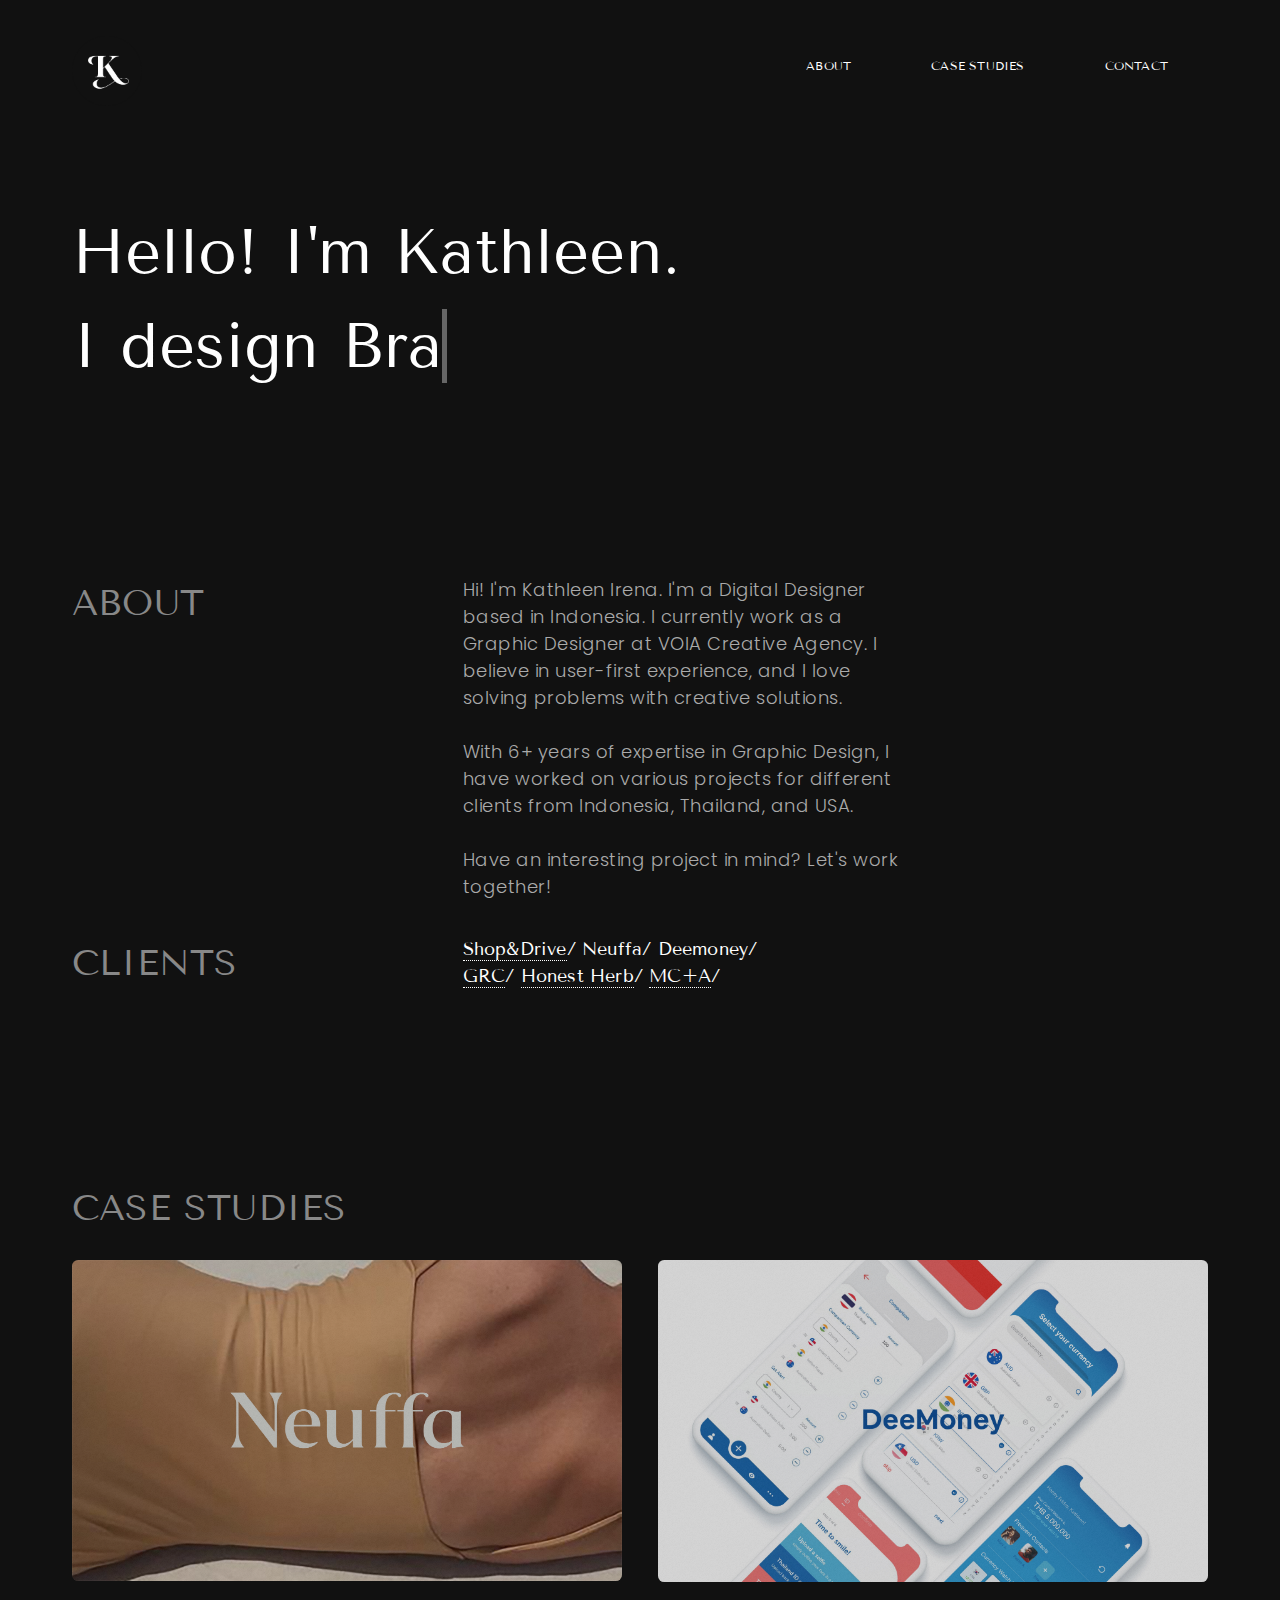
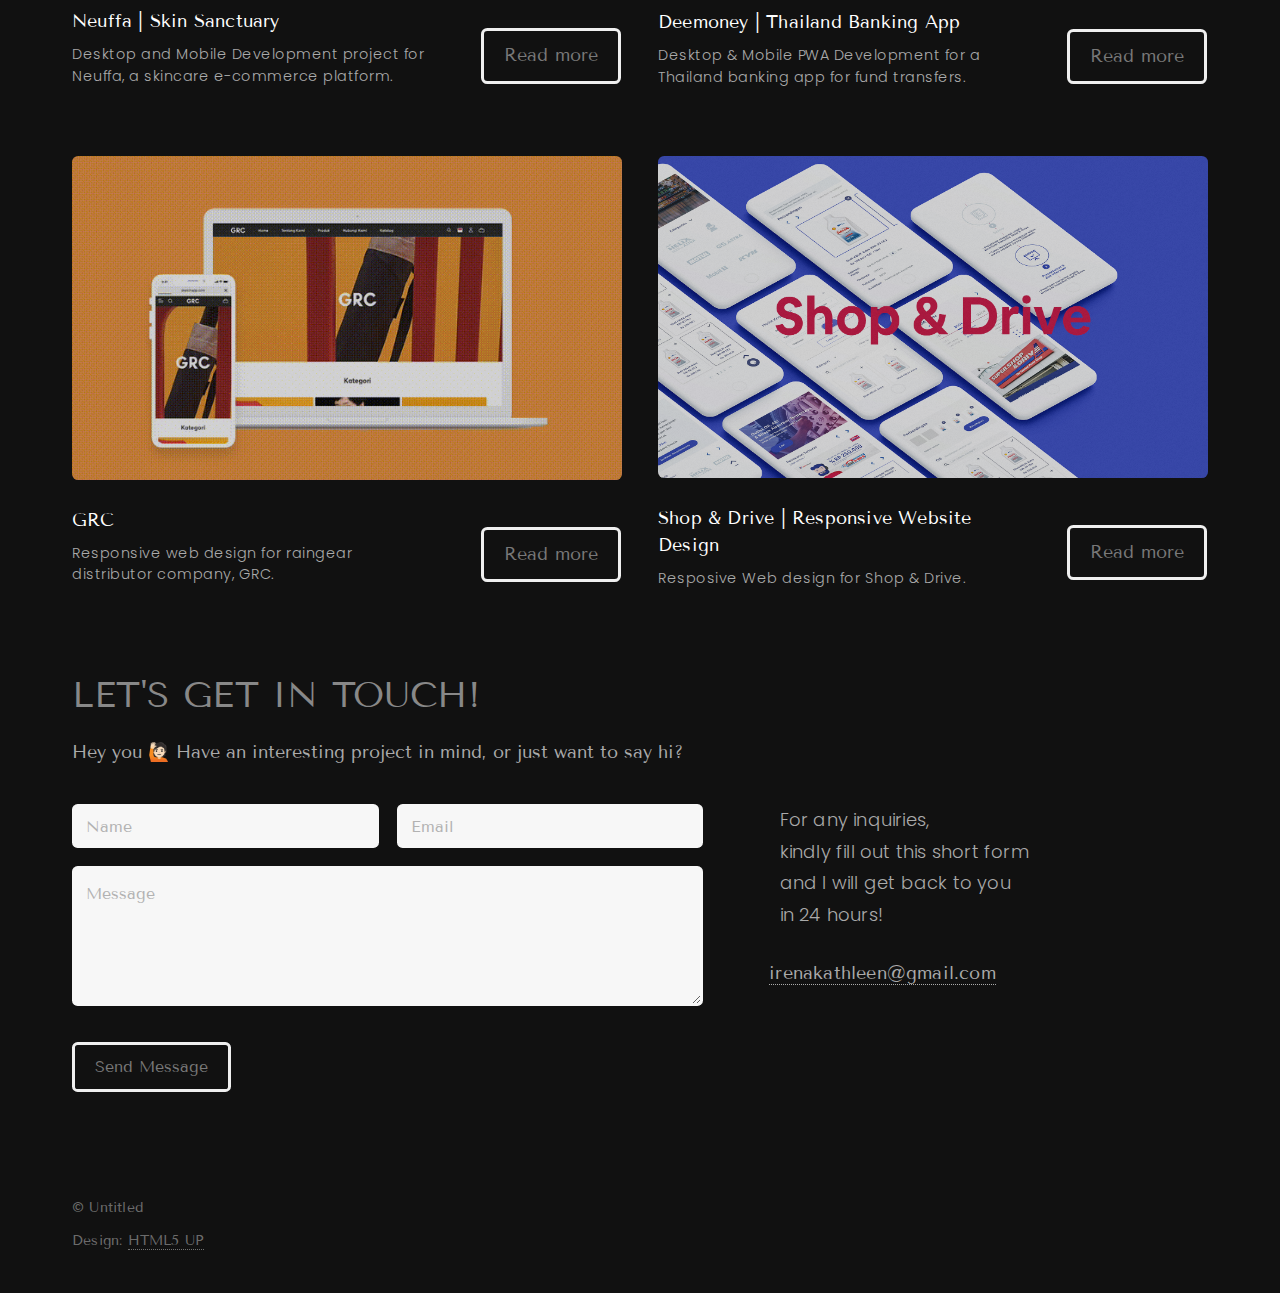
==== index.html @ 36ce89e0 "First Commit" ====
<!DOCTYPE HTML>
<!--
	Strata by HTML5 UP
	html5up.net | @ajlkn
	Free for personal and commercial use under the CCA 3.0 license (html5up.net/license)
-->
<html>
	<head>
		<title>Kathleen Irena | Digital Design</title>
		<meta charset="utf-8" />
		<meta name="viewport" content="width=device-width, initial-scale=1, user-scalable=no" />
		<link rel="preconnect" href="https://fonts.gstatic.com">
		<link href="https://fonts.googleapis.com/css2?family=Tenor+Sans&display=swap" rel="stylesheet">
		<link rel="preconnect" href="https://fonts.gstatic.com">
		<link href="https://fonts.googleapis.com/css2?family=Poppins:wght@200;400;600&display=swap" rel="stylesheet">
		<link rel="stylesheet" href="main.css" />
	</head>
	<body class="is-preload">

		<!-- Header -->
<div class="topnav">
				<nav>
					<img class="has-mobile-logo" src="Assets/Logo/K_Logo_50px.png" alt="Kathleen Irena" itemprop="logo" style="max-height: 70px">

								<a href="#three">CONTACT</a>
							  <a href="#two">CASE STUDIES</a>
								<a href="#one">ABOUT</a>

					 </nav>
</div>
</header>

<br>
<br>

				<section id="intro" class="wrapper style1 fullscreen fade-up">
					<div class="inner">
				<h1>
					<Strong> Hello! I'm Kathleen.<br>
						I design
					<span
						 class="txt-rotate"
						 data-period="2000"
						 data-rotate='[ "Brands.", "User Interface.", "User Experiences.", "Content.", "Illustrations." ]'></span>
						 </strong>
				</h1>
				<script src="main.js"></script>
				</div></div>
<br>
<br>


				<!-- <ul class="actions">
					<li><a href="#one" class="button scrolly">Learn more</a></li>
				</ul> -->


		</section>
		</header>
<br>
<br>
<br>

		<!-- Main -->

		<section id="one">
<div class="row">

<!-- TITLE -->
	<article class="col-4 work-item">
				<h2 style="margin-top: 0;">ABOUT</h2>
	</article>
<!-- Paragraph -->
	<article class="col-5 col-12-xsmall work-item">
		<p style="font-size:18px;">
		Hi! I'm Kathleen Irena. I'm a Digital Designer based in Indonesia.
		I currently work as a Graphic Designer at VOIA Creative Agency.
		I believe in user-first experience, and I love solving problems
		with creative solutions.
		<br><br>
		With 6+ years of expertise in Graphic Design, I have worked on various projects for different clients from Indonesia, Thailand, and USA.<br>
		<br>
		Have an interesting project in mind? Let's work together!
		</p>
	</article>

<!-- TITLE -->
	<article class="col-4 work-item">
				<h2 style="margin-top: 0;">CLIENTS</h2>
	</article>

	<article class="col-5 col-12-xsmall work-item">
				<h3>
				<a href="putlink" target="_blank">Shop&Drive</a>/ Neuffa/ Deemoney/ <br>
				<a href="putlink" target="_blank">GRC</a>/ <a href="putlink" target="_blank">Honest Herb</a>/ <a href="http://spling.com/" target="_blank">MC+A</a>/
        </h3>
	</article>
</div>
</section>

<br>
<br>
<br>
<br>

					<!-- Two -->
						<section id="two">
							<h2 style="padding-bottom:10px;">CASE STUDIES</h2>
							<div class="row">
								<article class="col-6 col-12-xsmall work-item">

									<a href="pages/neuffa/neuffa-index.html" class="image fit thumb"><img src="images/project-cover/Neuffa-cover.jpg" alt="" /></a>

										<div class="row">
										<div class="col-8">

									<h3>Neuffa | Skin Sanctuary</h3>
									<p>Desktop and Mobile Development project for Neuffa,
										 a skincare e-commerce platform.</p>
									  </div>
<!-- button -->
										 <div class="col-4">
										 <ul class="actions">
						 					<li style= "padding-left: 36px; padding-top: 20px;">
												<a href="#one" class="button scrolly">Read more</a></li>
						 				</ul>
									</div></div>


								</article>
								<article class="col-6 col-12-xsmall work-item">

									<a href="images/project-cover/Deemoney-cover.jpg" class="image fit thumb"><img src="images/project-cover/Deemoney-cover.jpg" alt="" /></a>

									<div class="row">
									<div class="col-8">

									<h3>Deemoney | Thailand Banking App</h3>
									<p>Desktop & Mobile PWA Development for
										a Thailand banking app for fund transfers.</p>

									</div>
<!-- button -->
									<div class="col-4">
								  <ul class="actions">
								 	<li style= "padding-left: 36px; padding-top: 20px;">
								 		<a href="#one" class="button scrolly">Read more</a></li>
								 </ul>
								 </div></div>


								</article>
								<article class="col-6 col-12-xsmall work-item">
									<a href="images/project-cover/GRC.gif" class="image fit thumb"><img src="images/project-cover/GRC.gif" alt="" /></a>
<!-- divider -->
									<div class="row">
									<div class="col-8">

									<h3>GRC</h3>
									<p>Responsive web design for raingear distributor company, GRC.</p>

									</div>
<!-- button -->
									<div class="col-4">
								  <ul class="actions">
								 	<li style= "padding-left: 36px; padding-top: 20px;">
								 		<a href="#one" class="button scrolly">Read more</a></li>
								 </ul>
								 </div></div>


								</article>
								<article class="col-6 col-12-xsmall work-item">
									<a href="pages/snd/index-demo.html" class="image fit thumb"><img src="images/project-cover/SND-cover.jpg" alt="Shop n Drive" /></a>
<!-- divider -->
									<div class="row">
									<div class="col-8">

									<h3>Shop & Drive | Responsive Website Design</h3>
									<p>Resposive Web design for Shop & Drive.</p>

								</div>
<!-- button -->
									<div class="col-4">
									<ul class="actions">
									<li style= "padding-left: 36px; padding-top: 20px;">
										<a href="#one" class="button scrolly">Read more</a></li>
									</ul>
									</div></div>

								</article>
								<!-- <article class="col-6 col-12-xsmall work-item">
									<a href="images/project-cover/GRC-cover.jpg" class="image fit thumb"><img src="images/project-cover/GRC-cover.jpg" alt="GRC" /></a>
									<h3>GRC | Responsive Web Design</h3>
									<p>Responsive Web Design for GRC</p>
								</article>
								<article class="col-6 col-12-xsmall work-item">
									<a href="images/fulls/06.jpg" class="image fit thumb"><img src="images/thumbs/06.jpg" alt="" /></a>
									<h3>Risus ornare lacinia</h3>
									<p>Lorem ipsum dolor sit amet nisl sed nullam feugiat.</p>
								</article>
							</div>
							<ul class="actions">
								<li><a href="#" class="button">Full Portfolio</a></li>
							</ul>
						</section> -->

					<!-- Three -->
						<section id="three">
							<h2>LET'S GET IN TOUCH!</h2>
							<p style="font-size: 18px; letter-spacing: 0;">Hey you 🙋🏻
								‍Have an interesting project in mind,
								or just want to say hi?</p>
							<div class="row">
								<div class="col-8 col-12-small">
									<form method="post" action="#">
										<div class="row gtr-uniform gtr-50">
											<div class="col-6 col-12-xsmall"><input type="text" name="name" id="name" placeholder="Name" /></div>
											<div class="col-6 col-12-xsmall"><input type="email" name="email" id="email" placeholder="Email" /></div>
											<div class="col-12"><textarea name="message" id="message" placeholder="Message" rows="4"></textarea></div>
										</div>
									</form>
									<ul class="actions">
										<li><input type="submit" value="Send Message" /></li>
									</ul>
								</div>
								<div class="col-4 col-12-small">
									<ul class="labeled-icons">
										<li style="font-family:'Poppins'; font-weight:300; font-size:18px;">
											For any inquiries,<br />
											kindly fill out this short form<br />
											and I will get back to you<br>
											in 24 hours!

										</li>

										<li style="font-family:'Poppins'; font-weight:300; font-size:18px; padding-left:30px;">
											<a href="#">irenakathleen@gmail.com</a>
										</li>

									</ul>
								</div>
							</div>
						</section>


					<!-- Four -->
					<!--
						<section id="four">
							<h2>Elements</h2>

							<section>
								<h4>Text</h4>
								<p>This is <b>bold</b> and this is <strong>strong</strong>. This is <i>italic</i> and this is <em>emphasized</em>.
								This is <sup>superscript</sup> text and this is <sub>subscript</sub> text.
								This is <u>underlined</u> and this is code: <code>for (;;) { ... }</code>. Finally, <a href="#">this is a link</a>.</p>
								<hr />
								<header>
									<h4>Heading with a Subtitle</h4>
									<p>Lorem ipsum dolor sit amet nullam id egestas urna aliquam</p>
								</header>
								<p>Nunc lacinia ante nunc ac lobortis. Interdum adipiscing gravida odio porttitor sem non mi integer non faucibus ornare mi ut ante amet placerat aliquet. Volutpat eu sed ante lacinia sapien lorem accumsan varius montes viverra nibh in adipiscing blandit tempus accumsan.</p>
								<header>
									<h5>Heading with a Subtitle</h5>
									<p>Lorem ipsum dolor sit amet nullam id egestas urna aliquam</p>
								</header>
								<p>Nunc lacinia ante nunc ac lobortis. Interdum adipiscing gravida odio porttitor sem non mi integer non faucibus ornare mi ut ante amet placerat aliquet. Volutpat eu sed ante lacinia sapien lorem accumsan varius montes viverra nibh in adipiscing blandit tempus accumsan.</p>
								<hr />
								<h2>Heading Level 2</h2>
								<h3>Heading Level 3</h3>
								<h4>Heading Level 4</h4>
								<h5>Heading Level 5</h5>
								<h6>Heading Level 6</h6>
								<hr />
								<h5>Blockquote</h5>
								<blockquote>Fringilla nisl. Donec accumsan interdum nisi, quis tincidunt felis sagittis eget tempus euismod. Vestibulum ante ipsum primis in faucibus vestibulum. Blandit adipiscing eu felis iaculis volutpat ac adipiscing accumsan faucibus. Vestibulum ante ipsum primis in faucibus lorem ipsum dolor sit amet nullam adipiscing eu felis.</blockquote>
								<h5>Preformatted</h5>
								<pre><code>i = 0;

		while (!deck.isInOrder()) {
		print 'Iteration ' + i;
		deck.shuffle();
		i++;
		}

		print 'It took ' + i + ' iterations to sort the deck.';</code></pre>
							</section>

							<section>
								<h4>Lists</h4>
								<div class="row">
									<div class="col-6 col-12-xsmall">
										<h5>Unordered</h5>
										<ul>
											<li>Dolor pulvinar etiam magna etiam.</li>
											<li>Sagittis adipiscing lorem eleifend.</li>
											<li>Felis enim feugiat dolore viverra.</li>
										</ul>
										<h5>Alternate</h5>
										<ul class="alt">
											<li>Dolor pulvinar etiam magna etiam.</li>
											<li>Sagittis adipiscing lorem eleifend.</li>
											<li>Felis enim feugiat dolore viverra.</li>
										</ul>
									</div>
									<div class="col-6 col-12-xsmall">
										<h5>Ordered</h5>
										<ol>
											<li>Dolor pulvinar etiam magna etiam.</li>
											<li>Etiam vel felis at lorem sed viverra.</li>
											<li>Felis enim feugiat dolore viverra.</li>
											<li>Dolor pulvinar etiam magna etiam.</li>
											<li>Etiam vel felis at lorem sed viverra.</li>
											<li>Felis enim feugiat dolore viverra.</li>
										</ol>
										<h5>Icons</h5>
										<ul class="icons">
											<li><a href="#" class="icon brands fa-twitter"><span class="label">Twitter</span></a></li>
											<li><a href="#" class="icon brands fa-facebook-f"><span class="label">Facebook</span></a></li>
											<li><a href="#" class="icon brands fa-instagram"><span class="label">Instagram</span></a></li>
											<li><a href="#" class="icon brands fa-github"><span class="label">Github</span></a></li>
											<li><a href="#" class="icon brands fa-dribbble"><span class="label">Dribbble</span></a></li>
											<li><a href="#" class="icon brands fa-tumblr"><span class="label">Tumblr</span></a></li>
										</ul>
									</div>
								</div>
								<h5>Actions</h5>
								<ul class="actions">
									<li><a href="#" class="button primary">Default</a></li>
									<li><a href="#" class="button">Default</a></li>
								</ul>
								<ul class="actions small">
									<li><a href="#" class="button primary small">Small</a></li>
									<li><a href="#" class="button small">Small</a></li>
								</ul>
								<div class="row">
									<div class="col-6 col-12-small">
										<ul class="actions stacked">
											<li><a href="#" class="button primary">Default</a></li>
											<li><a href="#" class="button">Default</a></li>
										</ul>
									</div>
									<div class="col-6 col-12-small">
										<ul class="actions stacked">
											<li><a href="#" class="button primary small">Small</a></li>
											<li><a href="#" class="button small">Small</a></li>
										</ul>
									</div>
									<div class="col-6 col-12-small">
										<ul class="actions stacked">
											<li><a href="#" class="button primary fit">Default</a></li>
											<li><a href="#" class="button fit">Default</a></li>
										</ul>
									</div>
									<div class="col-6 col-12-small">
										<ul class="actions stacked">
											<li><a href="#" class="button primary small fit">Small</a></li>
											<li><a href="#" class="button small fit">Small</a></li>
										</ul>
									</div>
								</div>
							</section>

							<section>
								<h4>Table</h4>
								<h5>Default</h5>
								<div class="table-wrapper">
									<table>
										<thead>
											<tr>
												<th>Name</th>
												<th>Description</th>
												<th>Price</th>
											</tr>
										</thead>
										<tbody>
											<tr>
												<td>Item One</td>
												<td>Ante turpis integer aliquet porttitor.</td>
												<td>29.99</td>
											</tr>
											<tr>
												<td>Item Two</td>
												<td>Vis ac commodo adipiscing arcu aliquet.</td>
												<td>19.99</td>
											</tr>
											<tr>
												<td>Item Three</td>
												<td> Morbi faucibus arcu accumsan lorem.</td>
												<td>29.99</td>
											</tr>
											<tr>
												<td>Item Four</td>
												<td>Vitae integer tempus condimentum.</td>
												<td>19.99</td>
											</tr>
											<tr>
												<td>Item Five</td>
												<td>Ante turpis integer aliquet porttitor.</td>
												<td>29.99</td>
											</tr>
										</tbody>
										<tfoot>
											<tr>
												<td colspan="2"></td>
												<td>100.00</td>
											</tr>
										</tfoot>
									</table>
								</div>

								<h5>Alternate</h5>
								<div class="table-wrapper">
									<table class="alt">
										<thead>
											<tr>
												<th>Name</th>
												<th>Description</th>
												<th>Price</th>
											</tr>
										</thead>
										<tbody>
											<tr>
												<td>Item One</td>
												<td>Ante turpis integer aliquet porttitor.</td>
												<td>29.99</td>
											</tr>
											<tr>
												<td>Item Two</td>
												<td>Vis ac commodo adipiscing arcu aliquet.</td>
												<td>19.99</td>
											</tr>
											<tr>
												<td>Item Three</td>
												<td> Morbi faucibus arcu accumsan lorem.</td>
												<td>29.99</td>
											</tr>
											<tr>
												<td>Item Four</td>
												<td>Vitae integer tempus condimentum.</td>
												<td>19.99</td>
											</tr>
											<tr>
												<td>Item Five</td>
												<td>Ante turpis integer aliquet porttitor.</td>
												<td>29.99</td>
											</tr>
										</tbody>
										<tfoot>
											<tr>
												<td colspan="2"></td>
												<td>100.00</td>
											</tr>
										</tfoot>
									</table>
								</div>
							</section>

							<section>
								<h4>Buttons</h4>
								<ul class="actions">
									<li><a href="#" class="button primary">Primary</a></li>
									<li><a href="#" class="button">Default</a></li>
								</ul>
								<ul class="actions">
									<li><a href="#" class="button large">Large</a></li>
									<li><a href="#" class="button">Default</a></li>
									<li><a href="#" class="button small">Small</a></li>
								</ul>
								<ul class="actions fit">
									<li><a href="#" class="button primary fit">Fit</a></li>
									<li><a href="#" class="button fit">Fit</a></li>
								</ul>
								<ul class="actions fit small">
									<li><a href="#" class="button primary fit small">Fit + Small</a></li>
									<li><a href="#" class="button fit small">Fit + Small</a></li>
								</ul>
								<ul class="actions">
									<li><a href="#" class="button primary icon solid fa-download">Icon</a></li>
									<li><a href="#" class="button icon solid fa-download">Icon</a></li>
								</ul>
								<ul class="actions">
									<li><span class="button primary disabled">Primary</span></li>
									<li><span class="button disabled">Default</span></li>
								</ul>
							</section>

							<section>
								<h4>Form</h4>
								<form method="post" action="#">
									<div class="row gtr-uniform gtr-50">
										<div class="col-6 col-12-xsmall">
											<input type="text" name="demo-name" id="demo-name" value="" placeholder="Name" />
										</div>
										<div class="col-6 col-12-xsmall">
											<input type="email" name="demo-email" id="demo-email" value="" placeholder="Email" />
										</div>
										<div class="col-12">
											<select name="demo-category" id="demo-category">
												<option value="">- Category -</option>
												<option value="1">Manufacturing</option>
												<option value="1">Shipping</option>
												<option value="1">Administration</option>
												<option value="1">Human Resources</option>
											</select>
										</div>
										<div class="col-4 col-12-small">
											<input type="radio" id="demo-priority-low" name="demo-priority" checked>
											<label for="demo-priority-low">Low Priority</label>
										</div>
										<div class="col-4 col-12-small">
											<input type="radio" id="demo-priority-normal" name="demo-priority">
											<label for="demo-priority-normal">Normal Priority</label>
										</div>
										<div class="col-4 col-12-small">
											<input type="radio" id="demo-priority-high" name="demo-priority">
											<label for="demo-priority-high">High Priority</label>
										</div>
										<div class="col-6 col-12-small">
											<input type="checkbox" id="demo-copy" name="demo-copy">
											<label for="demo-copy">Email me a copy of this message</label>
										</div>
										<div class="col-6 col-12-small">
											<input type="checkbox" id="demo-human" name="demo-human" checked>
											<label for="demo-human">I am a human and not a robot</label>
										</div>
										<div class="col-12">
											<textarea name="demo-message" id="demo-message" placeholder="Enter your message" rows="6"></textarea>
										</div>
										<div class="col-12">
											<ul class="actions">
												<li><input type="submit" value="Send Message" class="primary" /></li>
												<li><input type="reset" value="Reset" /></li>
											</ul>
										</div>
									</div>
								</form>
							</section>

							<section>
								<h4>Image</h4>
								<h5>Fit</h5>
								<div class="box alt">
									<div class="row gtr-50 gtr-uniform">
										<div class="col-12"><span class="image fit"><img src="images/fulls/05.jpg" alt="" /></span></div>
										<div class="col-4"><span class="image fit"><img src="images/thumbs/01.jpg" alt="" /></span></div>
										<div class="col-4"><span class="image fit"><img src="images/thumbs/02.jpg" alt="" /></span></div>
										<div class="col-4"><span class="image fit"><img src="images/thumbs/03.jpg" alt="" /></span></div>
										<div class="col-4"><span class="image fit"><img src="images/thumbs/04.jpg" alt="" /></span></div>
										<div class="col-4"><span class="image fit"><img src="images/thumbs/05.jpg" alt="" /></span></div>
										<div class="col-4"><span class="image fit"><img src="images/thumbs/06.jpg" alt="" /></span></div>
										<div class="col-4"><span class="image fit"><img src="images/thumbs/03.jpg" alt="" /></span></div>
										<div class="col-4"><span class="image fit"><img src="images/thumbs/02.jpg" alt="" /></span></div>
										<div class="col-4"><span class="image fit"><img src="images/thumbs/01.jpg" alt="" /></span></div>
									</div>
								</div>
								<h5>Left &amp; Right</h5>
								<p><span class="image left"><img src="images/avatar.jpg" alt="" /></span>Fringilla nisl. Donec accumsan interdum nisi, quis tincidunt felis sagittis eget. tempus euismod. Vestibulum ante ipsum primis in faucibus vestibulum. Blandit adipiscing eu felis iaculis volutpat ac adipiscing accumsan eu faucibus. Integer ac pellentesque praesent tincidunt felis sagittis eget. tempus euismod. Vestibulum ante ipsum primis in faucibus vestibulum. Blandit adipiscing eu felis iaculis volutpat ac adipiscing accumsan eu faucibus. Integer ac pellentesque praesent. Donec accumsan interdum nisi, quis tincidunt felis sagittis eget. tempus euismod. Vestibulum ante ipsum primis in faucibus vestibulum. Blandit adipiscing eu felis iaculis volutpat ac adipiscing accumsan eu faucibus. Integer ac pellentesque praesent tincidunt felis sagittis eget. tempus euismod. Vestibulum ante ipsum primis in faucibus vestibulum. Blandit adipiscing eu felis iaculis volutpat ac adipiscing accumsan eu faucibus. Integer ac pellentesque praesent.</p>
								<p><span class="image right"><img src="images/avatar.jpg" alt="" /></span>Fringilla nisl. Donec accumsan interdum nisi, quis tincidunt felis sagittis eget. tempus euismod. Vestibulum ante ipsum primis in faucibus vestibulum. Blandit adipiscing eu felis iaculis volutpat ac adipiscing accumsan eu faucibus. Integer ac pellentesque praesent tincidunt felis sagittis eget. tempus euismod. Vestibulum ante ipsum primis in faucibus vestibulum. Blandit adipiscing eu felis iaculis volutpat ac adipiscing accumsan eu faucibus. Integer ac pellentesque praesent. Donec accumsan interdum nisi, quis tincidunt felis sagittis eget. tempus euismod. Vestibulum ante ipsum primis in faucibus vestibulum. Blandit adipiscing eu felis iaculis volutpat ac adipiscing accumsan eu faucibus. Integer ac pellentesque praesent tincidunt felis sagittis eget. tempus euismod. Vestibulum ante ipsum primis in faucibus vestibulum. Blandit adipiscing eu felis iaculis volutpat ac adipiscing accumsan eu faucibus. Integer ac pellentesque praesent.</p>
							</section>

						</section>
					-->

				</div>

			<!-- Footer -->
				<footer id="footer">
					<div class="inner">
						<ul class="icons">
							<li><a href="#" class="icon brands fa-twitter"><span class="label">Twitter</span></a></li>
							<li><a href="#" class="icon brands fa-github"><span class="label">Github</span></a></li>
							<li><a href="#" class="icon brands fa-dribbble"><span class="label">Dribbble</span></a></li>
							<li><a href="#" class="icon solid fa-envelope"><span class="label">Email</span></a></li>
						</ul>
						<ul class="copyright">
							<li>&copy; Untitled</li><li>Design: <a href="http://html5up.net">HTML5 UP</a></li>
						</ul>
					</div>
				</footer>

			<!-- Scripts -->
				<script src="assets/js/jquery.min.js"></script>
				<script src="assets/js/jquery.poptrox.min.js"></script>
				<script src="assets/js/browser.min.js"></script>
				<script src="assets/js/breakpoints.min.js"></script>
				<script src="assets/js/util.js"></script>
				<script src="assets/js/main.js"></script>

		</body>
		</html>
---- main.css ----
@font-face {
    src: url('/fonts/argestadisplay-regular-webfont.ttf');
    font-weight: normal;
    font-style: normal;
		font-family: Argesta;
    font-family: 'Tenor Sans', sans-serif;
    font-family: 'Poppins', sans-serif;
}

/*
	Strata by HTML5 UP
	html5up.net | @ajlkn
	Free for personal and commercial use under the CCA 3.0 license (html5up.net/license)
*/

html, body, div, span, applet, object,
iframe, h1, h2, h3, h4, h5, h6, p, blockquote,
pre, a, abbr, acronym, address, big, cite,
code, del, dfn, em, img, ins, kbd, q, s, samp,
small, strike, strong, sub, sup, tt, var, b,
u, i, center, dl, dt, dd, ol, ul, li, fieldset,
form, label, legend, table, caption, tbody,
tfoot, thead, tr, th, td, article, aside,
canvas, details, embed, figure, figcaption,
footer, header, hgroup, menu, nav, output, ruby,
section, summary, time, mark, audio, video {
	margin: 0;
	padding: 0;
	border: 0;
	font-size: 100%;
	font: inherit;
	font-family: Tenor Sans;
  letter-spacing: 0.2px;
	vertical-align: baseline;}

article, aside, details, figcaption, figure,
footer, header, hgroup, menu, nav, section {
	display: block;}

body {
	line-height: 1;
}

ol, ul {
	list-style: none;
}

blockquote, q {
	quotes: none;
}

	blockquote:before, blockquote:after, q:before, q:after {
		content: '';
		content: none;
	}

table {
	border-collapse: collapse;
	border-spacing: 0;
}

body {
	-webkit-text-size-adjust: none;
}

mark {
	background-color: transparent;
	color: inherit;
}

input::-moz-focus-inner {
	border: 0;
	padding: 0;
}

input, select, textarea {
	-moz-appearance: none;
	-webkit-appearance: none;
	-ms-appearance: none;
	appearance: none;
}

/* Basic */

	html {
		box-sizing: border-box;
	}

	*, *:before, *:after {
		box-sizing: inherit;
	}

	body {
		background: #fff;
	}

		body.is-preload *, body.is-preload *:before, body.is-preload *:after {
			-moz-animation: none !important;
			-webkit-animation: none !important;
			-ms-animation: none !important;
			animation: none !important;
			-moz-transition: none !important;
			-webkit-transition: none !important;
			-ms-transition: none !important;
			transition: none !important;
		}

	body, input, select, textarea {
		color: #a2a2a2;
		font-family: 'Tenor Sans';
		font-size: 16pt;
		font-weight: 400;
		line-height: 1.75em;
	}

	a {
		-moz-transition: color 0.2s ease-in-out, border-color 0.2s ease-in-out;
		-webkit-transition: color 0.2s ease-in-out, border-color 0.2s ease-in-out;
		-ms-transition: color 0.2s ease-in-out, border-color 0.2s ease-in-out;
		transition: color 0.2s ease-in-out, border-color 0.2s ease-in-out;
		border-bottom: dotted 1px;
		color: #fff;
		text-decoration: none;
	}

		a:hover {
			border-bottom-color: transparent;
			color: #9DB1FF !important;
			text-decoration: none;
		}

	strong, b {
		color: #fff;
		font-weight: 00;
	}

	em, i {
		font-style: italic;
	}

	p {
		margin: 0 0 2em 0;
	}

	h1, h2, h3, h4, h5, h6 {
		color: #fff;
		font-weight: 400;
		line-height: 1em;
		margin: 0 0 1em 0;
	}

		h1 a, h2 a, h3 a, h4 a, h5 a, h6 a {
			color: inherit;
			text-decoration: none;
		}

	h1 {
		font-size: 2em;
		line-height: 1.5em;
	}

	h2 {
		font-size: 1.5em;
		line-height: 1.5em;
	}

	h3 {
		font-size: 1.25em;
		line-height: 1.5em;
	}

	h4 {
		font-size: 1.1em;
		line-height: 1.5em;
	}

	h5 {
		font-size: 0.9em;
		line-height: 1.5em;
	}

	h6 {
		font-size: 0.7em;
		line-height: 1.5em;
	}

	sub {
		font-size: 0.8em;
		position: relative;
		top: 0.5em;
	}

	sup {
		font-size: 0.8em;
		position: relative;
		top: -0.5em;
	}

	hr {
		border: 0;
		border-bottom: solid 2px #efefef;
		margin: 2em 0;
	}

		hr.major {
			margin: 3em 0;
		}

	blockquote {
		border-left: solid 6px #efefef;
		font-style: italic;
		margin: 0 0 2em 0;
		padding: 0.5em 0 0.5em 1.5em;
	}

	code {
		background: #f7f7f7;
		border-radius: 0.35em;
		border: solid 2px #efefef;
		font-family: "Courier New", monospace;
		font-size: 0.9em;
		margin: 0 0.25em;
		padding: 0.25em 0.65em;
	}

	pre {
		-webkit-overflow-scrolling: touch;
		font-family: "Courier New", monospace;
		font-size: 0.9em;
		margin: 0 0 2em 0;
	}

		pre code {
			display: block;
			line-height: 1.75em;
			padding: 1em 1.5em;
			overflow-x: auto;
		}

	.align-left {
		text-align: left;
	}

	.align-center {
		text-align: center;
	}

	.align-right {
		text-align: right;
	}

/* Container */

	.container {
		margin: 0 auto;
		max-width: calc(100% - 4em);
		width: 100%;
	}

		.container.xsmall {
			width: 25%;
		}

		.container.small {
			width: 50%;
		}

		.container.medium {
			width: 75%;
		}

		.container.large {
			width: 125%;
		}

		.container.xlarge {
			width: 150%;
		}

		.container.max {
			width: 100%;
		}

		@media screen and (max-width: 980px) {

			.container {
				width: 100% !important;
				max-width: 100% !important;
			}

		}

		@media screen and (max-width: 480px) {

			.container {
				max-width: calc(100% - 3em);
			}

		}

/* Navigation */
/* Add a black background color to the top navigation */
.topnav {
  background-color:

}

/* Style the links inside the navigation bar */
.topnav a {
  float: right;
  color: #fff;
  text-align: center;
  padding: 14px 40px;
  text-decoration: none;
  font-size: 12px;
	border-bottom: 3px solid transparent;
}

/* Change the color of links on hover */
.topnav a:hover {
	border-bottom: 3px solid #9DB1FF;
  background-color:;
  color: #000;
}

/* Add a color to the active/current link */
.topnav a.active {
	border-bottom: 3px solid #9DB1FF;
  background-color:
  color: #fff;
}

/* Row */

	.row {
		display: flex;
		flex-wrap: wrap;
		box-sizing: border-box;
		align-items: stretch;
	}

		.row > * {
			box-sizing: border-box;
		}

		.row.gtr-uniform > * > :last-child {
			margin-bottom: 0;
		}

		.row.aln-left {
			justify-content: flex-start;
		}

		.row.aln-center {
			justify-content: center;
		}

		.row.aln-right {
			justify-content: flex-end;
		}

		.row.aln-top {
			align-items: flex-start;
		}

		.row.aln-middle {
			align-items: center;
		}

		.row.aln-bottom {
			align-items: flex-end;
		}

		.row > .imp {
			order: -1;
		}

		.row > .col-1 {
			width: 8.33333%;
		}

		.row > .off-1 {
			margin-left: 8.33333%;
		}

		.row > .col-2 {
			width: 16.66667%;
		}

		.row > .off-2 {
			margin-left: 16.66667%;
		}

		.row > .col-3 {
			width: 25%;
		}

		.row > .off-3 {
			margin-left: 25%;
		}

		.row > .col-4 {
			width: 33.33333%;
		}

		.row > .off-4 {
			margin-left: 33.33333%;
		}

		.row > .col-5 {
			width: 41.66667%;
		}

		.row > .off-5 {
			margin-left: 41.66667%;
		}

		.row > .col-6 {
			width: 50%;
		}

		.row > .off-6 {
			margin-left: 50%;
		}

		.row > .col-7 {
			width: 58.33333%;
		}

		.row > .off-7 {
			margin-left: 58.33333%;
		}

		.row > .col-8 {
			width: 66.66667%;
		}

		.row > .off-8 {
			margin-left: 66.66667%;
		}

		.row > .col-9 {
			width: 75%;
		}

		.row > .off-9 {
			margin-left: 75%;
		}

		.row > .col-10 {
			width: 83.33333%;
		}

		.row > .off-10 {
			margin-left: 83.33333%;
		}

		.row > .col-11 {
			width: 91.66667%;
		}

		.row > .off-11 {
			margin-left: 91.66667%;
		}

		.row > .col-12 {
			width: 100%;
		}

		.row > .off-12 {
			margin-left: 100%;
		}

		.row.gtr-0 {
			margin-top: 0;
			margin-left: 0em;
		}

			.row.gtr-0 > * {
				padding: 0 0 0 0em;
			}

			.row.gtr-0.gtr-uniform {
				margin-top: 0em;
			}

				.row.gtr-0.gtr-uniform > * {
					padding-top: 0em;
				}

		.row.gtr-25 {
			margin-top: 0;
			margin-left: -0.625em;
		}

			.row.gtr-25 > * {
				padding: 0 0 0 0.625em;
			}

			.row.gtr-25.gtr-uniform {
				margin-top: -0.625em;
			}

				.row.gtr-25.gtr-uniform > * {
					padding-top: 0.625em;
				}

		.row.gtr-50 {
			margin-top: 0;
			margin-left: -1.25em;
		}

			.row.gtr-50 > * {
				padding: 0 0 0 1.25em;
			}

			.row.gtr-50.gtr-uniform {
				margin-top: -1.25em;
			}

				.row.gtr-50.gtr-uniform > * {
					padding-top: 1.25em;
				}

		.row {
			margin-top: 0;
			margin-left: -2.5em;
		}

			.row > * {
				padding: 0 0 0 2.5em;
			}

			.row.gtr-uniform {
				margin-top: -2.5em;
			}

				.row.gtr-uniform > * {
					padding-top: 2.5em;
				}

		.row.gtr-150 {
			margin-top: 0;
			margin-left: -3.75em;
		}

			.row.gtr-150 > * {
				padding: 0 0 0 3.75em;
			}

			.row.gtr-150.gtr-uniform {
				margin-top: -3.75em;
			}

				.row.gtr-150.gtr-uniform > * {
					padding-top: 3.75em;
				}

		.row.gtr-200 {
			margin-top: 0;
			margin-left: -5em;
		}

			.row.gtr-200 > * {
				padding: 0 0 0 5em;
			}

			.row.gtr-200.gtr-uniform {
				margin-top: -5em;
			}

				.row.gtr-200.gtr-uniform > * {
					padding-top: 5em;
				}

		@media screen and (max-width: 1800px) {

			.row {
				display: flex;
				flex-wrap: wrap;
				box-sizing: border-box;
				align-items: stretch;
			}

				.row > * {
					box-sizing: border-box;
				}

				.row.gtr-uniform > * > :last-child {
					margin-bottom: 0;
				}

				.row.aln-left {
					justify-content: flex-start;
				}

				.row.aln-center {
					justify-content: center;
				}

				.row.aln-right {
					justify-content: flex-end;
				}

				.row.aln-top {
					align-items: flex-start;
				}

				.row.aln-middle {
					align-items: center;
				}

				.row.aln-bottom {
					align-items: flex-end;
				}

				.row > .imp-xlarge {
					order: -1;
				}

				.row > .col-1-xlarge {
					width: 8.33333%;
				}

				.row > .off-1-xlarge {
					margin-left: 8.33333%;
				}

				.row > .col-2-xlarge {
					width: 16.66667%;
				}

				.row > .off-2-xlarge {
					margin-left: 16.66667%;
				}

				.row > .col-3-xlarge {
					width: 25%;
				}

				.row > .off-3-xlarge {
					margin-left: 25%;
				}

				.row > .col-4-xlarge {
					width: 33.33333%;
				}

				.row > .off-4-xlarge {
					margin-left: 33.33333%;
				}

				.row > .col-5-xlarge {
					width: 41.66667%;
				}

				.row > .off-5-xlarge {
					margin-left: 41.66667%;
				}

				.row > .col-6-xlarge {
					width: 50%;
				}

				.row > .off-6-xlarge {
					margin-left: 50%;
				}

				.row > .col-7-xlarge {
					width: 58.33333%;
				}

				.row > .off-7-xlarge {
					margin-left: 58.33333%;
				}

				.row > .col-8-xlarge {
					width: 66.66667%;
				}

				.row > .off-8-xlarge {
					margin-left: 66.66667%;
				}

				.row > .col-9-xlarge {
					width: 75%;
				}

				.row > .off-9-xlarge {
					margin-left: 75%;
				}

				.row > .col-10-xlarge {
					width: 83.33333%;
				}

				.row > .off-10-xlarge {
					margin-left: 83.33333%;
				}

				.row > .col-11-xlarge {
					width: 91.66667%;
				}

				.row > .off-11-xlarge {
					margin-left: 91.66667%;
				}

				.row > .col-12-xlarge {
					width: 100%;
				}

				.row > .off-12-xlarge {
					margin-left: 100%;
				}

				.row.gtr-0 {
					margin-top: 0;
					margin-left: 0em;
				}

					.row.gtr-0 > * {
						padding: 0 0 0 0em;
					}

					.row.gtr-0.gtr-uniform {
						margin-top: 0em;
					}

						.row.gtr-0.gtr-uniform > * {
							padding-top: 0em;
						}

				.row.gtr-25 {
					margin-top: 0;
					margin-left: -0.625em;
				}

					.row.gtr-25 > * {
						padding: 0 0 0 0.625em;
					}

					.row.gtr-25.gtr-uniform {
						margin-top: -0.625em;
					}

						.row.gtr-25.gtr-uniform > * {
							padding-top: 0.625em;
						}

				.row.gtr-50 {
					margin-top: 0;
					margin-left: -1.25em;
				}

					.row.gtr-50 > * {
						padding: 0 0 0 1.25em;
					}

					.row.gtr-50.gtr-uniform {
						margin-top: -1.25em;
					}

						.row.gtr-50.gtr-uniform > * {
							padding-top: 1.25em;
						}

				.row {
					margin-top: 0;
					margin-left: -2.5em;
				}

					.row > * {
						padding: 0 0 0 2.5em;
					}

					.row.gtr-uniform {
						margin-top: -2.5em;
					}

						.row.gtr-uniform > * {
							padding-top: 2.5em;
						}

				.row.gtr-150 {
					margin-top: 0;
					margin-left: -3.75em;
				}

					.row.gtr-150 > * {
						padding: 0 0 0 3.75em;
					}

					.row.gtr-150.gtr-uniform {
						margin-top: -3.75em;
					}

						.row.gtr-150.gtr-uniform > * {
							padding-top: 3.75em;
						}

				.row.gtr-200 {
					margin-top: 0;
					margin-left: -5em;
				}

					.row.gtr-200 > * {
						padding: 0 0 0 5em;
					}

					.row.gtr-200.gtr-uniform {
						margin-top: -5em;
					}

						.row.gtr-200.gtr-uniform > * {
							padding-top: 5em;
						}

		}

		@media screen and (max-width: 1280px) {

			.row {
				display: flex;
				flex-wrap: wrap;
				box-sizing: border-box;
				align-items: stretch;
			}

				.row > * {
					box-sizing: border-box;
				}

				.row.gtr-uniform > * > :last-child {
					margin-bottom: 0;
				}

				.row.aln-left {
					justify-content: flex-start;
				}

				.row.aln-center {
					justify-content: center;
				}

				.row.aln-right {
					justify-content: flex-end;
				}

				.row.aln-top {
					align-items: flex-start;
				}

				.row.aln-middle {
					align-items: center;
				}

				.row.aln-bottom {
					align-items: flex-end;
				}

				.row > .imp-large {
					order: -1;
				}

				.row > .col-1-large {
					width: 8.33333%;
				}

				.row > .off-1-large {
					margin-left: 8.33333%;
				}

				.row > .col-2-large {
					width: 16.66667%;
				}

				.row > .off-2-large {
					margin-left: 16.66667%;
				}

				.row > .col-3-large {
					width: 25%;
				}

				.row > .off-3-large {
					margin-left: 25%;
				}

				.row > .col-4-large {
					width: 33.33333%;
				}

				.row > .off-4-large {
					margin-left: 33.33333%;
				}

				.row > .col-5-large {
					width: 41.66667%;
				}

				.row > .off-5-large {
					margin-left: 41.66667%;
				}

				.row > .col-6-large {
					width: 50%;
				}

				.row > .off-6-large {
					margin-left: 50%;
				}

				.row > .col-7-large {
					width: 58.33333%;
				}

				.row > .off-7-large {
					margin-left: 58.33333%;
				}

				.row > .col-8-large {
					width: 66.66667%;
				}

				.row > .off-8-large {
					margin-left: 66.66667%;
				}

				.row > .col-9-large {
					width: 75%;
				}

				.row > .off-9-large {
					margin-left: 75%;
				}

				.row > .col-10-large {
					width: 83.33333%;
				}

				.row > .off-10-large {
					margin-left: 83.33333%;
				}

				.row > .col-11-large {
					width: 91.66667%;
				}

				.row > .off-11-large {
					margin-left: 91.66667%;
				}

				.row > .col-12-large {
					width: 100%;
				}

				.row > .off-12-large {
					margin-left: 100%;
				}

				.row.gtr-0 {
					margin-top: 0;
					margin-left: 0em;
				}

					.row.gtr-0 > * {
						padding: 0 0 0 0em;
					}

					.row.gtr-0.gtr-uniform {
						margin-top: 0em;
					}

						.row.gtr-0.gtr-uniform > * {
							padding-top: 0em;
						}

				.row.gtr-25 {
					margin-top: 0;
					margin-left: -0.5em;
				}

					.row.gtr-25 > * {
						padding: 0 0 0 0.5em;
					}

					.row.gtr-25.gtr-uniform {
						margin-top: -0.5em;
					}

						.row.gtr-25.gtr-uniform > * {
							padding-top: 0.5em;
						}

				.row.gtr-50 {
					margin-top: 0;
					margin-left: -1em;
				}

					.row.gtr-50 > * {
						padding: 0 0 0 1em;
					}

					.row.gtr-50.gtr-uniform {
						margin-top: -1em;
					}

						.row.gtr-50.gtr-uniform > * {
							padding-top: 1em;
						}

				.row {
					margin-top: 0;
					margin-left: -2em;
				}

					.row > * {
						padding: 0 0 0 2em;
					}

					.row.gtr-uniform {
						margin-top: -2em;
					}

						.row.gtr-uniform > * {
							padding-top: 2em;
						}

				.row.gtr-150 {
					margin-top: 0;
					margin-left: -3em;
				}

					.row.gtr-150 > * {
						padding: 0 0 0 3em;
					}

					.row.gtr-150.gtr-uniform {
						margin-top: -3em;
					}

						.row.gtr-150.gtr-uniform > * {
							padding-top: 3em;
						}

				.row.gtr-200 {
					margin-top: 0;
					margin-left: -4em;
				}

					.row.gtr-200 > * {
						padding: 0 0 0 4em;
					}

					.row.gtr-200.gtr-uniform {
						margin-top: -4em;
					}

						.row.gtr-200.gtr-uniform > * {
							padding-top: 4em;
						}

		}

		@media screen and (max-width: 980px) {

			.row {
				display: flex;
				flex-wrap: wrap;
				box-sizing: border-box;
				align-items: stretch;
			}

				.row > * {
					box-sizing: border-box;
				}

				.row.gtr-uniform > * > :last-child {
					margin-bottom: 0;
				}

				.row.aln-left {
					justify-content: flex-start;
				}

				.row.aln-center {
					justify-content: center;
				}

				.row.aln-right {
					justify-content: flex-end;
				}

				.row.aln-top {
					align-items: flex-start;
				}

				.row.aln-middle {
					align-items: center;
				}

				.row.aln-bottom {
					align-items: flex-end;
				}

				.row > .imp-medium {
					order: -1;
				}

				.row > .col-1-medium {
					width: 8.33333%;
				}

				.row > .off-1-medium {
					margin-left: 8.33333%;
				}

				.row > .col-2-medium {
					width: 16.66667%;
				}

				.row > .off-2-medium {
					margin-left: 16.66667%;
				}

				.row > .col-3-medium {
					width: 25%;
				}

				.row > .off-3-medium {
					margin-left: 25%;
				}

				.row > .col-4-medium {
					width: 33.33333%;
				}

				.row > .off-4-medium {
					margin-left: 33.33333%;
				}

				.row > .col-5-medium {
					width: 41.66667%;
				}

				.row > .off-5-medium {
					margin-left: 41.66667%;
				}

				.row > .col-6-medium {
					width: 50%;
				}

				.row > .off-6-medium {
					margin-left: 50%;
				}

				.row > .col-7-medium {
					width: 58.33333%;
				}

				.row > .off-7-medium {
					margin-left: 58.33333%;
				}

				.row > .col-8-medium {
					width: 66.66667%;
				}

				.row > .off-8-medium {
					margin-left: 66.66667%;
				}

				.row > .col-9-medium {
					width: 75%;
				}

				.row > .off-9-medium {
					margin-left: 75%;
				}

				.row > .col-10-medium {
					width: 83.33333%;
				}

				.row > .off-10-medium {
					margin-left: 83.33333%;
				}

				.row > .col-11-medium {
					width: 91.66667%;
				}

				.row > .off-11-medium {
					margin-left: 91.66667%;
				}

				.row > .col-12-medium {
					width: 100%;
				}

				.row > .off-12-medium {
					margin-left: 100%;
				}

				.row.gtr-0 {
					margin-top: 0;
					margin-left: 0em;
				}

					.row.gtr-0 > * {
						padding: 0 0 0 0em;
					}

					.row.gtr-0.gtr-uniform {
						margin-top: 0em;
					}

						.row.gtr-0.gtr-uniform > * {
							padding-top: 0em;
						}

				.row.gtr-25 {
					margin-top: 0;
					margin-left: -0.5em;
				}

					.row.gtr-25 > * {
						padding: 0 0 0 0.5em;
					}

					.row.gtr-25.gtr-uniform {
						margin-top: -0.5em;
					}

						.row.gtr-25.gtr-uniform > * {
							padding-top: 0.5em;
						}

				.row.gtr-50 {
					margin-top: 0;
					margin-left: -1em;
				}

					.row.gtr-50 > * {
						padding: 0 0 0 1em;
					}

					.row.gtr-50.gtr-uniform {
						margin-top: -1em;
					}

						.row.gtr-50.gtr-uniform > * {
							padding-top: 1em;
						}

				.row {
					margin-top: 0;
					margin-left: -2em;
				}

					.row > * {
						padding: 0 0 0 2em;
					}

					.row.gtr-uniform {
						margin-top: -2em;
					}

						.row.gtr-uniform > * {
							padding-top: 2em;
						}

				.row.gtr-150 {
					margin-top: 0;
					margin-left: -3em;
				}

					.row.gtr-150 > * {
						padding: 0 0 0 3em;
					}

					.row.gtr-150.gtr-uniform {
						margin-top: -3em;
					}

						.row.gtr-150.gtr-uniform > * {
							padding-top: 3em;
						}

				.row.gtr-200 {
					margin-top: 0;
					margin-left: -4em;
				}

					.row.gtr-200 > * {
						padding: 0 0 0 4em;
					}

					.row.gtr-200.gtr-uniform {
						margin-top: -4em;
					}

						.row.gtr-200.gtr-uniform > * {
							padding-top: 4em;
						}

		}

		@media screen and (max-width: 736px) {

			.row {
				display: flex;
				flex-wrap: wrap;
				box-sizing: border-box;
				align-items: stretch;
			}

				.row > * {
					box-sizing: border-box;
				}

				.row.gtr-uniform > * > :last-child {
					margin-bottom: 0;
				}

				.row.aln-left {
					justify-content: flex-start;
				}

				.row.aln-center {
					justify-content: center;
				}

				.row.aln-right {
					justify-content: flex-end;
				}

				.row.aln-top {
					align-items: flex-start;
				}

				.row.aln-middle {
					align-items: center;
				}

				.row.aln-bottom {
					align-items: flex-end;
				}

				.row > .imp-small {
					order: -1;
				}

				.row > .col-1-small {
					width: 8.33333%;
				}

				.row > .off-1-small {
					margin-left: 8.33333%;
				}

				.row > .col-2-small {
					width: 16.66667%;
				}

				.row > .off-2-small {
					margin-left: 16.66667%;
				}

				.row > .col-3-small {
					width: 25%;
				}

				.row > .off-3-small {
					margin-left: 25%;
				}

				.row > .col-4-small {
					width: 33.33333%;
				}

				.row > .off-4-small {
					margin-left: 33.33333%;
				}

				.row > .col-5-small {
					width: 41.66667%;
				}

				.row > .off-5-small {
					margin-left: 41.66667%;
				}

				.row > .col-6-small {
					width: 50%;
				}

				.row > .off-6-small {
					margin-left: 50%;
				}

				.row > .col-7-small {
					width: 58.33333%;
				}

				.row > .off-7-small {
					margin-left: 58.33333%;
				}

				.row > .col-8-small {
					width: 66.66667%;
				}

				.row > .off-8-small {
					margin-left: 66.66667%;
				}

				.row > .col-9-small {
					width: 75%;
				}

				.row > .off-9-small {
					margin-left: 75%;
				}

				.row > .col-10-small {
					width: 83.33333%;
				}

				.row > .off-10-small {
					margin-left: 83.33333%;
				}

				.row > .col-11-small {
					width: 91.66667%;
				}

				.row > .off-11-small {
					margin-left: 91.66667%;
				}

				.row > .col-12-small {
					width: 100%;
				}

				.row > .off-12-small {
					margin-left: 100%;
				}

				.row.gtr-0 {
					margin-top: 0;
					margin-left: 0em;
				}

					.row.gtr-0 > * {
						padding: 0 0 0 0em;
					}

					.row.gtr-0.gtr-uniform {
						margin-top: 0em;
					}

						.row.gtr-0.gtr-uniform > * {
							padding-top: 0em;
						}

				.row.gtr-25 {
					margin-top: 0;
					margin-left: -0.375em;
				}

					.row.gtr-25 > * {
						padding: 0 0 0 0.375em;
					}

					.row.gtr-25.gtr-uniform {
						margin-top: -0.375em;
					}

						.row.gtr-25.gtr-uniform > * {
							padding-top: 0.375em;
						}

				.row.gtr-50 {
					margin-top: 0;
					margin-left: -0.75em;
				}

					.row.gtr-50 > * {
						padding: 0 0 0 0.75em;
					}

					.row.gtr-50.gtr-uniform {
						margin-top: -0.75em;
					}

						.row.gtr-50.gtr-uniform > * {
							padding-top: 0.75em;
						}

				.row {
					margin-top: 0;
					margin-left: -1.5em;
				}

					.row > * {
						padding: 0 0 0 1.5em;
					}

					.row.gtr-uniform {
						margin-top: -1.5em;
					}

						.row.gtr-uniform > * {
							padding-top: 1.5em;
						}

				.row.gtr-150 {
					margin-top: 0;
					margin-left: -2.25em;
				}

					.row.gtr-150 > * {
						padding: 0 0 0 2.25em;
					}

					.row.gtr-150.gtr-uniform {
						margin-top: -2.25em;
					}

						.row.gtr-150.gtr-uniform > * {
							padding-top: 2.25em;
						}

				.row.gtr-200 {
					margin-top: 0;
					margin-left: -3em;
				}

					.row.gtr-200 > * {
						padding: 0 0 0 3em;
					}

					.row.gtr-200.gtr-uniform {
						margin-top: -3em;
					}

						.row.gtr-200.gtr-uniform > * {
							padding-top: 3em;
						}

		}

		@media screen and (max-width: 480px) {

			.row {
				display: flex;
				flex-wrap: wrap;
				box-sizing: border-box;
				align-items: stretch;
			}

				.row > * {
					box-sizing: border-box;
				}

				.row.gtr-uniform > * > :last-child {
					margin-bottom: 0;
				}

				.row.aln-left {
					justify-content: flex-start;
				}

				.row.aln-center {
					justify-content: center;
				}

				.row.aln-right {
					justify-content: flex-end;
				}

				.row.aln-top {
					align-items: flex-start;
				}

				.row.aln-middle {
					align-items: center;
				}

				.row.aln-bottom {
					align-items: flex-end;
				}

				.row > .imp-xsmall {
					order: -1;
				}

				.row > .col-1-xsmall {
					width: 8.33333%;
				}

				.row > .off-1-xsmall {
					margin-left: 8.33333%;
				}

				.row > .col-2-xsmall {
					width: 16.66667%;
				}

				.row > .off-2-xsmall {
					margin-left: 16.66667%;
				}

				.row > .col-3-xsmall {
					width: 25%;
				}

				.row > .off-3-xsmall {
					margin-left: 25%;
				}

				.row > .col-4-xsmall {
					width: 33.33333%;
				}

				.row > .off-4-xsmall {
					margin-left: 33.33333%;
				}

				.row > .col-5-xsmall {
					width: 41.66667%;
				}

				.row > .off-5-xsmall {
					margin-left: 41.66667%;
				}

				.row > .col-6-xsmall {
					width: 50%;
				}

				.row > .off-6-xsmall {
					margin-left: 50%;
				}

				.row > .col-7-xsmall {
					width: 58.33333%;
				}

				.row > .off-7-xsmall {
					margin-left: 58.33333%;
				}

				.row > .col-8-xsmall {
					width: 66.66667%;
				}

				.row > .off-8-xsmall {
					margin-left: 66.66667%;
				}

				.row > .col-9-xsmall {
					width: 75%;
				}

				.row > .off-9-xsmall {
					margin-left: 75%;
				}

				.row > .col-10-xsmall {
					width: 83.33333%;
				}

				.row > .off-10-xsmall {
					margin-left: 83.33333%;
				}

				.row > .col-11-xsmall {
					width: 91.66667%;
				}

				.row > .off-11-xsmall {
					margin-left: 91.66667%;
				}

				.row > .col-12-xsmall {
					width: 100%;
				}

				.row > .off-12-xsmall {
					margin-left: 100%;
				}

				.row.gtr-0 {
					margin-top: 0;
					margin-left: 0em;
				}

					.row.gtr-0 > * {
						padding: 0 0 0 0em;
					}

					.row.gtr-0.gtr-uniform {
						margin-top: 0em;
					}

						.row.gtr-0.gtr-uniform > * {
							padding-top: 0em;
						}

				.row.gtr-25 {
					margin-top: 0;
					margin-left: -0.375em;
				}

					.row.gtr-25 > * {
						padding: 0 0 0 0.375em;
					}

					.row.gtr-25.gtr-uniform {
						margin-top: -0.375em;
					}

						.row.gtr-25.gtr-uniform > * {
							padding-top: 0.375em;
						}

				.row.gtr-50 {
					margin-top: 0;
					margin-left: -0.75em;
				}

					.row.gtr-50 > * {
						padding: 0 0 0 0.75em;
					}

					.row.gtr-50.gtr-uniform {
						margin-top: -0.75em;
					}

						.row.gtr-50.gtr-uniform > * {
							padding-top: 0.75em;
						}

				.row {
					margin-top: 0;
					margin-left: -1.5em;
				}

					.row > * {
						padding: 0 0 0 1.5em;
					}

					.row.gtr-uniform {
						margin-top: -1.5em;
					}

						.row.gtr-uniform > * {
							padding-top: 1.5em;
						}

				.row.gtr-150 {
					margin-top: 0;
					margin-left: -2.25em;
				}

					.row.gtr-150 > * {
						padding: 0 0 0 2.25em;
					}

					.row.gtr-150.gtr-uniform {
						margin-top: -2.25em;
					}

						.row.gtr-150.gtr-uniform > * {
							padding-top: 2.25em;
						}

				.row.gtr-200 {
					margin-top: 0;
					margin-left: -3em;
				}

					.row.gtr-200 > * {
						padding: 0 0 0 3em;
					}

					.row.gtr-200.gtr-uniform {
						margin-top: -3em;
					}

						.row.gtr-200.gtr-uniform > * {
							padding-top: 3em;
						}

		}

/* Section/Article */

	section.special, article.special {
		text-align: center;
	}

	header p {
		color: #b2b2b2;
		position: relative;
		margin: 0 0 1.5em 0;
	}

	header h2 + p {
		font-size: 1.25em;
		margin-top: -1em;
		line-height: 1.5em;
	}

	header h3 + p {
		font-size: 1.1em;
		margin-top: -0.8em;
		line-height: 1.5em;
	}

	header h4 + p,
	header h5 + p,
	header h6 + p {
		font-size: 0.9em;
		margin-top: -0.6em;
		line-height: 1.5em;
	}

	header.major h2 {
		font-size: 2em;
	}

/* Form */

	form {
		margin: 0 0 2em 0;
	}

	label {
		color: #787878;
		display: block;
		font-size: 0.9em;
		font-weight: 400;
		margin: 0 0 1em 0;
	}

	input[type="text"],
	input[type="password"],
	input[type="email"],
	select,
	textarea {
		-moz-appearance: none;
		-webkit-appearance: none;
		-ms-appearance: none;
		appearance: none;
		background: #f7f7f7;
		border-radius: 0.35em;
		border: solid 2px transparent;
		color: inherit;
		display: block;
		outline: 0;
		padding: 0 0.75em;
		text-decoration: none;
		width: 100%;
	}

		input[type="text"]:invalid,
		input[type="password"]:invalid,
		input[type="email"]:invalid,
		select:invalid,
		textarea:invalid {
			box-shadow: none;
		}

		input[type="text"]:focus,
		input[type="password"]:focus,
		input[type="email"]:focus,
		select:focus,
		textarea:focus {
			border-color: #49bf9d;
		}

	select {
		background-image: url("data:image/svg+xml;charset=utf8,%3Csvg xmlns='http://www.w3.org/2000/svg' width='40' height='40' preserveAspectRatio='none' viewBox='0 0 40 40'%3E%3Cpath d='M9.4,12.3l10.4,10.4l10.4-10.4c0.2-0.2,0.5-0.4,0.9-0.4c0.3,0,0.6,0.1,0.9,0.4l3.3,3.3c0.2,0.2,0.4,0.5,0.4,0.9 c0,0.4-0.1,0.6-0.4,0.9L20.7,31.9c-0.2,0.2-0.5,0.4-0.9,0.4c-0.3,0-0.6-0.1-0.9-0.4L4.3,17.3c-0.2-0.2-0.4-0.5-0.4-0.9 c0-0.4,0.1-0.6,0.4-0.9l3.3-3.3c0.2-0.2,0.5-0.4,0.9-0.4S9.1,12.1,9.4,12.3z' fill='%23dfdfdf' /%3E%3C/svg%3E");
		background-size: 1.25rem;
		background-repeat: no-repeat;
		background-position: calc(100% - 1rem) center;
		height: 2.75em;
		padding-right: 2.75em;
		text-overflow: ellipsis;
	}

		select option {
			color: #787878;
			background: #fff;
		}

		select:focus::-ms-value {
			background-color: transparent;
		}

		select::-ms-expand {
			display: none;
		}

	input[type="text"],
	input[type="password"],
	input[type="email"],
	select {
		height: 2.75em;
	}

	textarea {
		padding: 0.75em;
	}

	input[type="checkbox"],
	input[type="radio"] {
		-moz-appearance: none;
		-webkit-appearance: none;
		-ms-appearance: none;
		appearance: none;
		display: block;
		float: left;
		margin-right: -2em;
		opacity: 0;
		width: 1em;
		z-index: -1;
	}

		input[type="checkbox"] + label,
		input[type="radio"] + label {
			text-decoration: none;
			color: #a2a2a2;
			cursor: pointer;
			display: inline-block;
			font-size: 1em;
			font-weight: 400;
			padding-left: 2.4em;
			padding-right: 0.75em;
			position: relative;
		}

			input[type="checkbox"] + label:before,
			input[type="radio"] + label:before {
				-moz-osx-font-smoothing: grayscale;
				-webkit-font-smoothing: antialiased;
				display: inline-block;
				font-style: normal;
				font-variant: normal;
				text-rendering: auto;
				line-height: 1;
				text-transform: none !important;
				font-family: 'Font Awesome 5 Free';
				font-weight: 900;
			}

			input[type="checkbox"] + label:before,
			input[type="radio"] + label:before {
				background: #f7f7f7;
				border-radius: 0.35em;
				border: solid 2px transparent;
				content: '';
				display: inline-block;
				font-size: 0.8em;
				height: 2.0625em;
				left: 0;
				line-height: 1.85625em;
				position: absolute;
				text-align: center;
				top: 0;
				width: 2.0625em;
			}

		input[type="checkbox"]:checked + label:before,
		input[type="radio"]:checked + label:before {
			background: #787878;
			border-color: #787878;
			color: #fff;
			content: '\f00c';
		}

		input[type="checkbox"]:focus + label:before,
		input[type="radio"]:focus + label:before {
			border-color: #49bf9d;
		}

	input[type="checkbox"] + label:before {
		border-radius: 0.35em;
	}

	input[type="radio"] + label:before {
		border-radius: 100%;
	}

	::-webkit-input-placeholder {
		color: #b2b2b2 !important;
		opacity: 1.0;
	}

	:-moz-placeholder {
		color: #b2b2b2 !important;
		opacity: 1.0;
	}

	::-moz-placeholder {
		color: #b2b2b2 !important;
		opacity: 1.0;
	}

	:-ms-input-placeholder {
		color: #b2b2b2 !important;
		opacity: 1.0;
	}

/* Box */

	.box {
		border-radius: 0.35em;
		border: solid 2px #efefef;
		margin-bottom: 2em;
		padding: 1.5em;
	}

		.box > :last-child,
		.box > :last-child > :last-child,
		.box > :last-child > :last-child > :last-child {
			margin-bottom: 0;
		}

		.box.alt {
			border: 0;
			border-radius: 0;
			padding: 0;
		}

/* Icon */

	.icon {
		text-decoration: none;
		border-bottom: none;
		position: relative;
	}

		.icon:before {
			-moz-osx-font-smoothing: grayscale;
			-webkit-font-smoothing: antialiased;
			display: inline-block;
			font-style: normal;
			font-variant: normal;
			text-rendering: auto;
			line-height: 1;
			text-transform: none !important;
			font-family: 'Font Awesome 5 Free';
			font-weight: 400;
		}

		.icon > .label {
			display: none;
		}

		.icon:before {
			line-height: inherit;
		}

		.icon.solid:before {
			font-weight: 900;
		}

		.icon.brands:before {
			font-family: 'Font Awesome 5 Brands';
		}

/* Image */

	.image {
		border-radius: 0.35em;
		border: 0;
		display: inline-block;
		position: relative;
	}

	.image-1 {
		border-radius: 0.35em;
		border: 0;
		position: relative;
		align-left: 50px;
		z-index: auto;
	}

		.image:before {
			-moz-transition: opacity 0.2s ease-in-out;
			-webkit-transition: opacity 0.2s ease-in-out;
			-ms-transition: opacity 0.2s ease-in-out;
			transition: opacity 0.2s ease-in-out;
			background: url("images/overlay.png");
			border-radius: 0.35em;
			content: '';
			display: block;
			height: 100%;
			left: 0;
			opacity: 0.5;
			position: absolute;
			top: 0;
			width: 100%;
		}

		.image.thumb {
			text-align: center;
		}

			.image.thumb:after {
				-moz-transition: opacity 0.2s ease-in-out;
				-webkit-transition: opacity 0.2s ease-in-out;
				-ms-transition: opacity 0.2s ease-in-out;
				transition: opacity 0.2s ease-in-out;
}

				/* button on hover*/
        /* border-radius: 0.35em;
				border: solid 3px rgba(255, 255, 255, 0.5);
				color: #fff;
				content: 'Read Me';
				display: inline-block;
				font-size: 0.8em;
				font-weight: 400;
				left: 50%;
				line-height: 2.25em;
				margin: -1.25em 0 0 -3em;
				opacity: 0;
				padding: 0 1.5em;
				position: absolute;
				text-align: center;
				text-decoration: none;
				top: 50%;
				white-space: nowrap; */


			.image.thumb:hover:after {
				opacity: 1.0;
			}

			.image.thumb:hover:before {
				background: url("images/overlay.png"), url("images/overlay.png");
				opacity: 0.2;
			}

		.image img {
			border-radius: 0.35em;
			display: block;
		}

		.image.left {
			float: left;
			margin: 0 1.5em 1em 0;
			top: 0.25em;
		}

		.image.right {
			float: right;
			margin: 0 5.5em 1em 1em;
			top: 0.25em;
		}

		.image.left, .image.right {
			max-width:;
		}

			.image.left img, .image.right img {
				width: 100%;
			}

		.image.fit {
			display: block;
			margin: 0 0 2em 0;
			width: 100%;
		}

			.image.fit img {
				width: 100%;
			}

		.image.avatar {
			border-radius: 100%;
		}

			.image.avatar:before {
				display: none;
			}

			.image.avatar img {
				border-radius: 100%;
				width: 100%;
			}

/* List */

	ol {
		list-style: decimal;
		margin: 0 0 2em 0;
		padding-left: 1.25em;
	}

		ol li {
			padding-left: 0.25em;
		}

	ul {
		list-style: disc;
		margin: 0 0 2em 0;
		padding-left: 1em;
	}

		ul li {
			padding-left: 0.5em;
		}

		ul.alt {
			list-style: none;
			padding-left: 0;
		}

			ul.alt li {
				border-top: solid 2px #efefef;
				padding: 0.5em 0;
			}

				ul.alt li:first-child {
					border-top: 0;
					padding-top: 0;
				}

	dl {
		margin: 0 0 2em 0;
	}

/* Icons */

	ul.icons {
		cursor: default;
		list-style: none;
		padding-left: 0;
	}

		ul.icons li {
			display: inline-block;
			padding: 0 1em 0 0;
		}

			ul.icons li:last-child {
				padding-right: 0;
			}

			ul.icons li .icon:before {
				font-size: 1.5em;
			}

/* Labeled Icons */

	ul.labeled-icons {
		list-style: none;
		padding: 0;
	}

		ul.labeled-icons li {
			line-height: 1.75em;
			margin: 1.5em 0 0 0;
			padding-left: 2.25em;
			position: relative;
		}

			ul.labeled-icons li:first-child {
				margin-top: 0;
			}

			ul.labeled-icons li a {
				color: inherit;
			}

			ul.labeled-icons li h3 {
				color: #b2b2b2;
				left: 0;
				position: absolute;
				text-align: center;
				top: 0;
				width: 1em;
			}

/* Actions */

	ul.actions {
		display: -moz-flex;
		display: -webkit-flex;
		display: -ms-flex;
		display: flex;
		cursor: default;
		list-style: none;
		margin-left: -1em;
		padding-left: 0;
	}

		ul.actions li {
			padding: 0 0 0 1em;
			vertical-align: middle;
		}

		ul.actions.special {
			-moz-justify-content: center;
			-webkit-justify-content: center;
			-ms-justify-content: center;
			justify-content: center;
			width: 100%;
			margin-left: 0;
		}

			ul.actions.special li:first-child {
				padding-left: 0;
			}

		ul.actions.stacked {
			-moz-flex-direction: column;
			-webkit-flex-direction: column;
			-ms-flex-direction: column;
			flex-direction: column;
			margin-left: 0;
		}

			ul.actions.stacked li {
				padding: 1.3em 0 0 0;
			}

				ul.actions.stacked li:first-child {
					padding-top: 0;
				}

		ul.actions.fit {
			width: calc(100% + 1em);
		}

			ul.actions.fit li {
				-moz-flex-grow: 1;
				-webkit-flex-grow: 1;
				-ms-flex-grow: 1;
				flex-grow: 1;
				-moz-flex-shrink: 1;
				-webkit-flex-shrink: 1;
				-ms-flex-shrink: 1;
				flex-shrink: 1;
				width: 100%;
			}

				ul.actions.fit li > * {
					width: 100%;
				}

			ul.actions.fit.stacked {
				width: 100%;
			}

		@media screen and (max-width: 480px) {

			ul.actions:not(.fixed) {
				-moz-flex-direction: column;
				-webkit-flex-direction: column;
				-ms-flex-direction: column;
				flex-direction: column;
				margin-left: 0;
				width: 100% !important;
			}

				ul.actions:not(.fixed) li {
					-moz-flex-grow: 1;
					-webkit-flex-grow: 1;
					-ms-flex-grow: 1;
					flex-grow: 1;
					-moz-flex-shrink: 1;
					-webkit-flex-shrink: 1;
					-ms-flex-shrink: 1;
					flex-shrink: 1;
					padding: 1em 0 0 0;
					text-align: center;
					width: 100%;
				}

					ul.actions:not(.fixed) li > * {
						width: 100%;
					}

					ul.actions:not(.fixed) li:first-child {
						padding-top: 0;
					}

					ul.actions:not(.fixed) li input[type="submit"],
					ul.actions:not(.fixed) li input[type="reset"],
					ul.actions:not(.fixed) li input[type="button"],
					ul.actions:not(.fixed) li button,
					ul.actions:not(.fixed) li .button {
						width: 100%;
					}

						ul.actions:not(.fixed) li input[type="submit"].icon:before,
						ul.actions:not(.fixed) li input[type="reset"].icon:before,
						ul.actions:not(.fixed) li input[type="button"].icon:before,
						ul.actions:not(.fixed) li button.icon:before,
						ul.actions:not(.fixed) li .button.icon:before {
							margin-left: -0.5em;
						}

		}

/* Table */

	.table-wrapper {
		-webkit-overflow-scrolling: touch;
		overflow-x: auto;
	}

	table {
		margin: 0 0 2em 0;
		width: 100%;
	}

		table tbody tr {
			border: solid 1px #efefef;
			border-left: 0;
			border-right: 0;
		}

			table tbody tr:nth-child(2n + 1) {
				background-color: #f7f7f7;
			}

		table td {
			padding: 0.75em 0.75em;
		}

		table th {
			color: #787878;
			font-size: 0.9em;
			font-weight: 400;
			padding: 0 0.75em 0.75em 0.75em;
			text-align: left;
		}

		table thead {
			border-bottom: solid 2px #efefef;
		}

		table tfoot {
			border-top: solid 2px #efefef;
		}

		table.alt {
			border-collapse: separate;
		}

			table.alt tbody tr td {
				border: solid 2px #efefef;
				border-left-width: 0;
				border-top-width: 0;
			}

				table.alt tbody tr td:first-child {
					border-left-width: 2px;
				}

			table.alt tbody tr:first-child td {
				border-top-width: 2px;
			}

			table.alt thead {
				border-bottom: 0;
			}

			table.alt tfoot {
				border-top: 0;
			}

/* Button */

	input[type="submit"],
	input[type="reset"],
	input[type="button"],
	.button {
		-moz-appearance: none;
		-webkit-appearance: none;
		-ms-appearance: none;
		appearance: none;
		-moz-transition: background-color 0.2s ease-in-out, color 0.2s ease-in-out, border-color 0.2s ease-in-out;
		-webkit-transition: background-color 0.2s ease-in-out, color 0.2s ease-in-out, border-color 0.2s ease-in-out;
		-ms-transition: background-color 0.2s ease-in-out, color 0.2s ease-in-out, border-color 0.2s ease-in-out;
		transition: background-color 0.2s ease-in-out, color 0.2s ease-in-out, border-color 0.2s ease-in-out;
		background-color: transparent;
		border-radius: 0.35em;
		border: solid 3px #efefef;
		color: #787878 !important;
		cursor: pointer;
		display: inline-block;
		font-weight: 400;
		height: 3.15em;
		height: calc(2.75em + 6px);
		line-height: 2.75em;
		min-width: auto;
		padding: 0 20px;
		text-align: center;
		text-decoration: none;
		white-space: nowrap;
	}

		input[type="submit"]:hover,
		input[type="reset"]:hover,
		input[type="button"]:hover,
		.button:hover {
			border-color: #49bf9d;
			color: #49bf9d !important;
		}

		input[type="submit"]:active,
		input[type="reset"]:active,
		input[type="button"]:active,
		.button:active {
			background-color: rgba(73, 191, 157, 0.1);
			border-color: #49bf9d;
			color: #49bf9d !important;
		}

		input[type="submit"].icon,
		input[type="reset"].icon,
		input[type="button"].icon,
		.button.icon {
			padding-left: 1.35em;
		}

			input[type="submit"].icon:before,
			input[type="reset"].icon:before,
			input[type="button"].icon:before,
			.button.icon:before {
				margin-right: 0.5em;
			}

		input[type="submit"].fit,
		input[type="reset"].fit,
		input[type="button"].fit,
		.button.fit {
			min-width: 0;
			width: 100%;
		}

		input[type="submit"].small,
		input[type="reset"].small,
		input[type="button"].small,
		.button.small {
			font-size: 0.8em;
		}

		input[type="submit"].large,
		input[type="reset"].large,
		input[type="button"].large,
		.button.large {
			font-size: 1.35em;
		}

		input[type="submit"].primary,
		input[type="reset"].primary,
		input[type="button"].primary,
		.button.primary {
			background-color: #49bf9d;
			border-color: #49bf9d;
			color: #ffffff !important;
		}

			input[type="submit"].primary:hover,
			input[type="reset"].primary:hover,
			input[type="button"].primary:hover,
			.button.primary:hover {
				background-color: #5cc6a7;
				border-color: #5cc6a7;
			}

			input[type="submit"].primary:active,
			input[type="reset"].primary:active,
			input[type="button"].primary:active,
			.button.primary:active {
				background-color: #3eb08f;
				border-color: #3eb08f;
			}

		input[type="submit"].disabled, input[type="submit"]:disabled,
		input[type="reset"].disabled,
		input[type="reset"]:disabled,
		input[type="button"].disabled,
		input[type="button"]:disabled,
		.button.disabled,
		.button:disabled {
			background-color: #e7e7e7 !important;
			border-color: #e7e7e7 !important;
			color: #b2b2b2 !important;
			cursor: default;
		}

/* Work Item */

	.work-item {
		margin: 0 0 2em 0;
	}

		.work-item .image {
			margin: 0 0 1.5em 0;
		}

		.work-item h3 {
			font-size: 1em;
			margin: 0 0 0.5em 0;
		}

		.work-item p {
      font-family: 'Poppins';
      Font-weight: 300;
			font-size: 0.8em;
			line-height: 1.5em;
			margin: 0;
      letter-spacing: 0.5px;
		}

/* Header */

#header {
	margin: 0;
	padding: 0;
	display: inline-block;
	vertical-align: middle;
	background-color: #000;
	cursor: default;
}

	#header > .title {
		border: 0;
		color: #ffffff;
		display: block;
		font-size: 1.25em;
		font-weight: bold;
	}

	#header > nav {
		-moz-flex: 1;
		-webkit-flex: 1;
		-ms-flex: 1;
		flex: 1;
		text-align:
	}

		#header > nav > ul {
			margin: 0;
			padding: 0;
		}

			#header > nav > ul > li {
				display: inline-block;
				margin-left: 1.75em;
				padding: 0;
				vertical-align: middle;
			}

				#header > nav > ul > li:first-child {
					margin-left: 0;
				}

				#header > nav > ul > li a {
					border: 0;
					color: rgba(255, 255, 255, 0.35);
					display: inline-block;
					font-size: 0.6em;
					font-weight: bold;
					letter-spacing: 0.25em;
					text-transform: uppercase;
				}

					#header > nav > ul > li a:hover {
						color: rgba(255, 255, 255, 0.55);
					}

					#header > nav > ul > li a.active {
						color: #ffffff;
					}

	@media screen and (max-width: 736px) {

		#header {
			padding: 1em 2em;
		}

	}

	@media screen and (max-width: 480px) {

		#header {
			display: block;
			padding: 0 2em;
			text-align: left;
		}

			#header .title {
				font-size: 1.25em;
				padding: 1em 0;
			}

			#header > nav {
				border-top: solid 1px rgba(255, 255, 255, 0.15);
				text-align: inherit;
			}

				#header > nav > ul > li {
					margin-left: 1.5em;
				}

					#header > nav > ul > li a {
						height: 6em;
						line-height: 6em;
					}

	}

/* Footer */

	#footer .icons {
		margin: 1em 0 0 0;
	}

		#footer .icons a {
			color: rgba(255, 255, 255, 0.4);
		}

	#footer .copyright {
		color: rgba(255, 255, 255, 0.4);
		font-size: 0.8em;
		list-style: none;
		margin: 1em 0 0 0;
		padding: 0;
	}

		#footer .copyright li {
			border-left: solid 1px rgba(255, 255, 255, 0.25);
			display: inline-block;
			line-height: 1em;
			margin-left: 0.75em;
			padding-left: 0.75em;
		}

			#footer .copyright li:first-child {
				border-left: 0;
				margin-left: 0;
				padding-left: 0;
			}

			#footer .copyright li a {
				color: inherit;
			}

/* Main */

	#main {
		margin-left: 35%;
		max-width: 54em;
		padding: 8em 4em 4em 4em;
		width: calc(100% - 35%);
	}

		#main > section {
			border-top: solid 2px #efefef;
			margin: 4em 0 0 0;
			padding: 4em 0 0 0;
		}

			#main > section:first-child {
				border-top: 0;
				margin-top: 0;
				padding-top: 0;
			}

/* Poptrox */

	@-moz-keyframes spin {
		0% {
			-moz-transform: rotate(0deg);
			-webkit-transform: rotate(0deg);
			-ms-transform: rotate(0deg);
			transform: rotate(0deg);
		}

		100% {
			-moz-transform: rotate(360deg);
			-webkit-transform: rotate(360deg);
			-ms-transform: rotate(360deg);
			transform: rotate(360deg);
		}
	}

	@-webkit-keyframes spin {
		0% {
			-moz-transform: rotate(0deg);
			-webkit-transform: rotate(0deg);
			-ms-transform: rotate(0deg);
			transform: rotate(0deg);
		}

		100% {
			-moz-transform: rotate(360deg);
			-webkit-transform: rotate(360deg);
			-ms-transform: rotate(360deg);
			transform: rotate(360deg);
		}
	}

	@-ms-keyframes spin {
		0% {
			-moz-transform: rotate(0deg);
			-webkit-transform: rotate(0deg);
			-ms-transform: rotate(0deg);
			transform: rotate(0deg);
		}

		100% {
			-moz-transform: rotate(360deg);
			-webkit-transform: rotate(360deg);
			-ms-transform: rotate(360deg);
			transform: rotate(360deg);
		}
	}

	@keyframes spin {
		0% {
			-moz-transform: rotate(0deg);
			-webkit-transform: rotate(0deg);
			-ms-transform: rotate(0deg);
			transform: rotate(0deg);
		}

		100% {
			-moz-transform: rotate(360deg);
			-webkit-transform: rotate(360deg);
			-ms-transform: rotate(360deg);
			transform: rotate(360deg);
		}
	}

	.poptrox-popup {
		-moz-box-sizing: content-box;
		-webkit-box-sizing: content-box;
		-ms-box-sizing: content-box;
		box-sizing: content-box;
		-webkit-tap-highlight-color: rgba(255, 255, 255, 0);
		background: #fff;
		border-radius: 0.35em;
		box-shadow: 0 0.1em 0.15em 0 rgba(0, 0, 0, 0.15);
		overflow: hidden;
		padding-bottom: 3em;
	}

		.poptrox-popup .loader {
			text-decoration: none;
			-moz-animation: spin 1s linear infinite;
			-webkit-animation: spin 1s linear infinite;
			-ms-animation: spin 1s linear infinite;
			animation: spin 1s linear infinite;
			font-size: 1.5em;
			height: 1em;
			left: 50%;
			line-height: 1em;
			margin: -0.5em 0 0 -0.5em;
			position: absolute;
			top: 50%;
			width: 1em;
		}

			.poptrox-popup .loader:before {
				-moz-osx-font-smoothing: grayscale;
				-webkit-font-smoothing: antialiased;
				display: inline-block;
				font-style: normal;
				font-variant: normal;
				text-rendering: auto;
				line-height: 1;
				text-transform: none !important;
				font-family: 'Font Awesome 5 Free';
				font-weight: 900;
			}

			.poptrox-popup .loader:before {
				content: '\f1ce';
			}

		.poptrox-popup .caption {
			background: #fff;
			bottom: 0;
			cursor: default;
			font-size: 0.9em;
			height: 3em;
			left: 0;
			line-height: 2.8em;
			position: absolute;
			text-align: center;
			width: 100%;
			z-index: 1;
		}

		.poptrox-popup .nav-next,
		.poptrox-popup .nav-previous {
			text-decoration: none;
			-moz-transition: opacity 0.2s ease-in-out;
			-webkit-transition: opacity 0.2s ease-in-out;
			-ms-transition: opacity 0.2s ease-in-out;
			transition: opacity 0.2s ease-in-out;
			-webkit-tap-highlight-color: rgba(255, 255, 255, 0);
			background: rgba(0, 0, 0, 0.01);
			cursor: pointer;
			height: 100%;
			opacity: 0;
			position: absolute;
			top: 0;
			width: 50%;
		}

			.poptrox-popup .nav-next:before,
			.poptrox-popup .nav-previous:before {
				-moz-osx-font-smoothing: grayscale;
				-webkit-font-smoothing: antialiased;
				display: inline-block;
				font-style: normal;
				font-variant: normal;
				text-rendering: auto;
				line-height: 1;
				text-transform: none !important;
				font-family: 'Font Awesome 5 Free';
				font-weight: 900;
			}

			.poptrox-popup .nav-next:before,
			.poptrox-popup .nav-previous:before {
				color: #fff;
				font-size: 2.5em;
				height: 1em;
				line-height: 1em;
				margin-top: -0.75em;
				position: absolute;
				text-align: center;
				top: 50%;
				width: 1.5em;
			}

		.poptrox-popup .nav-next {
			right: 0;
		}

			.poptrox-popup .nav-next:before {
				content: '\f105';
				right: 0;
			}

		.poptrox-popup .nav-previous {
			left: 0;
		}

			.poptrox-popup .nav-previous:before {
				content: '\f104';
				left: 0;
			}

		.poptrox-popup .closer {
			text-decoration: none;
			-moz-transition: opacity 0.2s ease-in-out;
			-webkit-transition: opacity 0.2s ease-in-out;
			-ms-transition: opacity 0.2s ease-in-out;
			transition: opacity 0.2s ease-in-out;
			-webkit-tap-highlight-color: rgba(255, 255, 255, 0);
			color: #fff;
			height: 4em;
			line-height: 4em;
			opacity: 0;
			position: absolute;
			right: 0;
			text-align: center;
			top: 0;
			width: 4em;
			z-index: 2;
		}

			.poptrox-popup .closer:before {
				-moz-osx-font-smoothing: grayscale;
				-webkit-font-smoothing: antialiased;
				display: inline-block;
				font-style: normal;
				font-variant: normal;
				text-rendering: auto;
				line-height: 1;
				text-transform: none !important;
				font-family: 'Font Awesome 5 Free';
				font-weight: 900;
			}

			.poptrox-popup .closer:before {
				-moz-box-sizing: content-box;
				-webkit-box-sizing: content-box;
				-ms-box-sizing: content-box;
				box-sizing: content-box;
				border-radius: 100%;
				border: solid 3px rgba(255, 255, 255, 0.5);
				content: '\f00d';
				display: block;
				font-size: 1em;
				height: 1.75em;
				left: 50%;
				line-height: 1.75em;
				margin: -0.875em 0 0 -0.875em;
				position: absolute;
				top: 50%;
				width: 1.75em;
			}

		.poptrox-popup:hover .nav-next,
		.poptrox-popup:hover .nav-previous {
			opacity: 0.5;
		}

			.poptrox-popup:hover .nav-next:hover,
			.poptrox-popup:hover .nav-previous:hover {
				opacity: 1.0;
			}

		.poptrox-popup:hover .closer {
			opacity: 0.5;
		}

			.poptrox-popup:hover .closer:hover {
				opacity: 1.0;
			}

/* Touch */

	body.is-touch .image.thumb:before {
		opacity: 0.5 !important;
	}

	body.is-touch .image.thumb:after {
		display: none !important;
	}

	body.is-touch #header {
		background-attachment: scroll;
		background-size: auto, cover;
	}

	body.is-touch .poptrox-popup .nav-next,
	body.is-touch .poptrox-popup .nav-previous,
	body.is-touch .poptrox-popup .closer {
		opacity: 1.0 !important;
	}

/* XLarge */

	@media screen and (max-width: 1800px) {

		/* Basic */

			body, input, select, textarea {
				font-size: 12pt;
			}

	}

/* Large */

	@media screen and (max-width: 1280px) {

		/* Header */

			#header {
				padding: 6em 3em 3em 3em;
				width: 30%;
			}

				#header h1 {
					font-size: 1.25em;
				}

					#header h1 br {
						display: none;
					}

				#header > .inner {
					margin-bottom: 0;
				}

		/* Footer */

			#footer .copyright li {
				border-left-width: 0;
				display: block;
				line-height: 2.25em;
				margin-left: 0;
				padding-left: 0;
			}

		/* Main */

			#main {
				margin-left: 30%;
				max-width: none;
				padding: 6em 3em 3em 3em;
				width: calc(100% - 30%);
			}

	}

/* Medium */

	@media screen and (max-width: 980px) {

		/* Basic */

			h1 br, h2 br, h3 br, h4 br, h5 br, h6 br {
				display: none;
			}

		/* List */

			ul.icons li .icon {
				font-size: 1.25em;
			}

		/* Header */

			#header {
				background-attachment: scroll;
				background-position: top left, center center;
				background-size: auto,		cover;
				left: auto;
				padding: 6em 4em;
				position: relative;
				text-align: center;
				top: auto;
				width: 100%;
				display: block;
			}

				#header h1 {
					font-size: 1.75em;
					position: absolute;
					z-index: 2;
				}

					#header h1 br {
						display: inline;
					}

		/* Footer */

			#footer {
				background-attachment: scroll;
				background-color: #1f1815;
				background-image: url("images/overlay.png"), url("../../images/bg.jpg");
				background-position: top left,						bottom center;
				background-repeat: repeat,							no-repeat;
				background-size: auto,							cover;
				bottom: auto;
				left: auto;
				padding: 4em 4em 6em 4em;
				position: relative;
				text-align: center;
				width: 100%;
			}

				#footer .icons {
					margin: 0 0 1em 0;
				}

				#footer .copyright {
					margin: 0 0 1em 0;
				}

					#footer .copyright li {
						border-left-width: 1px;
						display: inline-block;
						line-height: 1em;
						margin-left: 0.75em;
						padding-left: 0.75em;
					}

		/* Main */

			#main {
				margin: 0;
				padding: 6em 4em;
				width: 100%;
			}

	}

/* Small */

	@media screen and (max-width: 736px) {

		/* Basic */

			h1 {
				font-size: 1.5em;
			}

			h2 {
				font-size: 1.2em;
			}

			h3 {
				font-size: 1em;
			}

		/* Section/Article */

			section.special, article.special {
				text-align: center;
			}

			header.major h2 {
				font-size: 1.35em;
			}

		/* List */

			ul.labeled-icons li {
				padding-left: 2em;
			}

				ul.labeled-icons li h3 {
					line-height: 1.75em;
				}

		/* Header */

			#header {
				padding: 2.25em 1.5em;
			}

				#header h1 {
					font-size: 1.35em;
				}

		/* Footer */

			#footer {
				padding: 2.25em 1.5em;
			}

		/* Main */

			#main {
				padding: 2.25em 1.5em 0.25em 1.5em;
			}

				#main > section {
					margin: 2.25em 0 0 0;
					padding: 2.25em 0 0 0;
				}

		/* Poptrox */

			.poptrox-popup {
				border-radius: 0;
			}

				.poptrox-popup .nav-next:before,
				.poptrox-popup .nav-previous:before {
					margin-top: -1em;
				}

	}

/* XSmall */

	@media screen and (max-width: 480px) {

		/* Header */

			#header {
				padding: 4.5em 1.5em;
			}

				#header h1 br {
					display: none;
				}

		/* Footer */

			#footer .copyright li {
				border-left-width: 0;
				display: block;
				line-height: 2.25em;
				margin-left: 0;
				padding-left: 0;
			}

	}


	html,body {
  font-family: 'Raleway', sans-serif;
  padding: 1em 2em;
  font-size: 18px;
  background: #111;
  color: #aaa
}

h1,h2 {
  font-weight: 200;
  margin: 0.4em 0;
}
h1 { font-size: 3.5em; }
h2 {
  color: #888;
  font-size: 2em;
}

var css = document.createElement("style");
css.type = "text/css";
css.innerHTML = ".txt-rotate > .wrap { border-right: 0.08em solid #666 }";
document.body.appendChild(css);
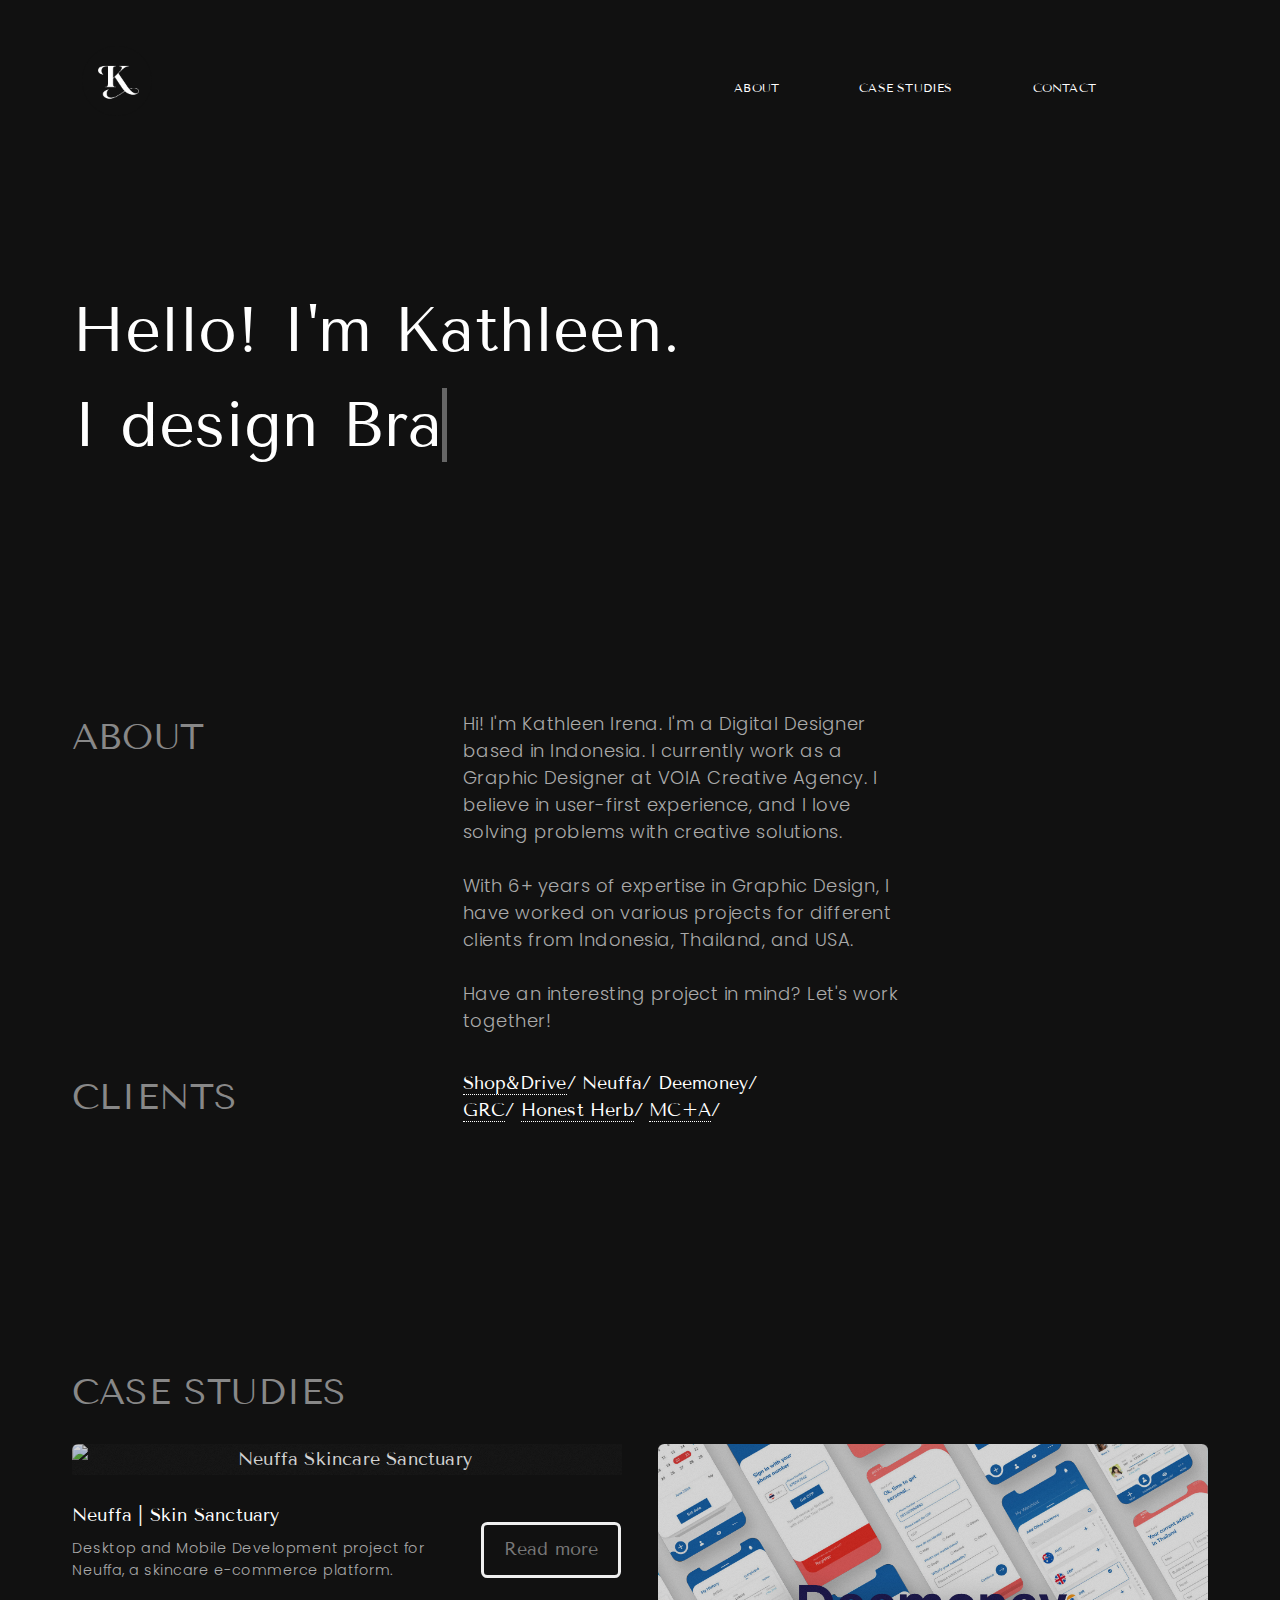
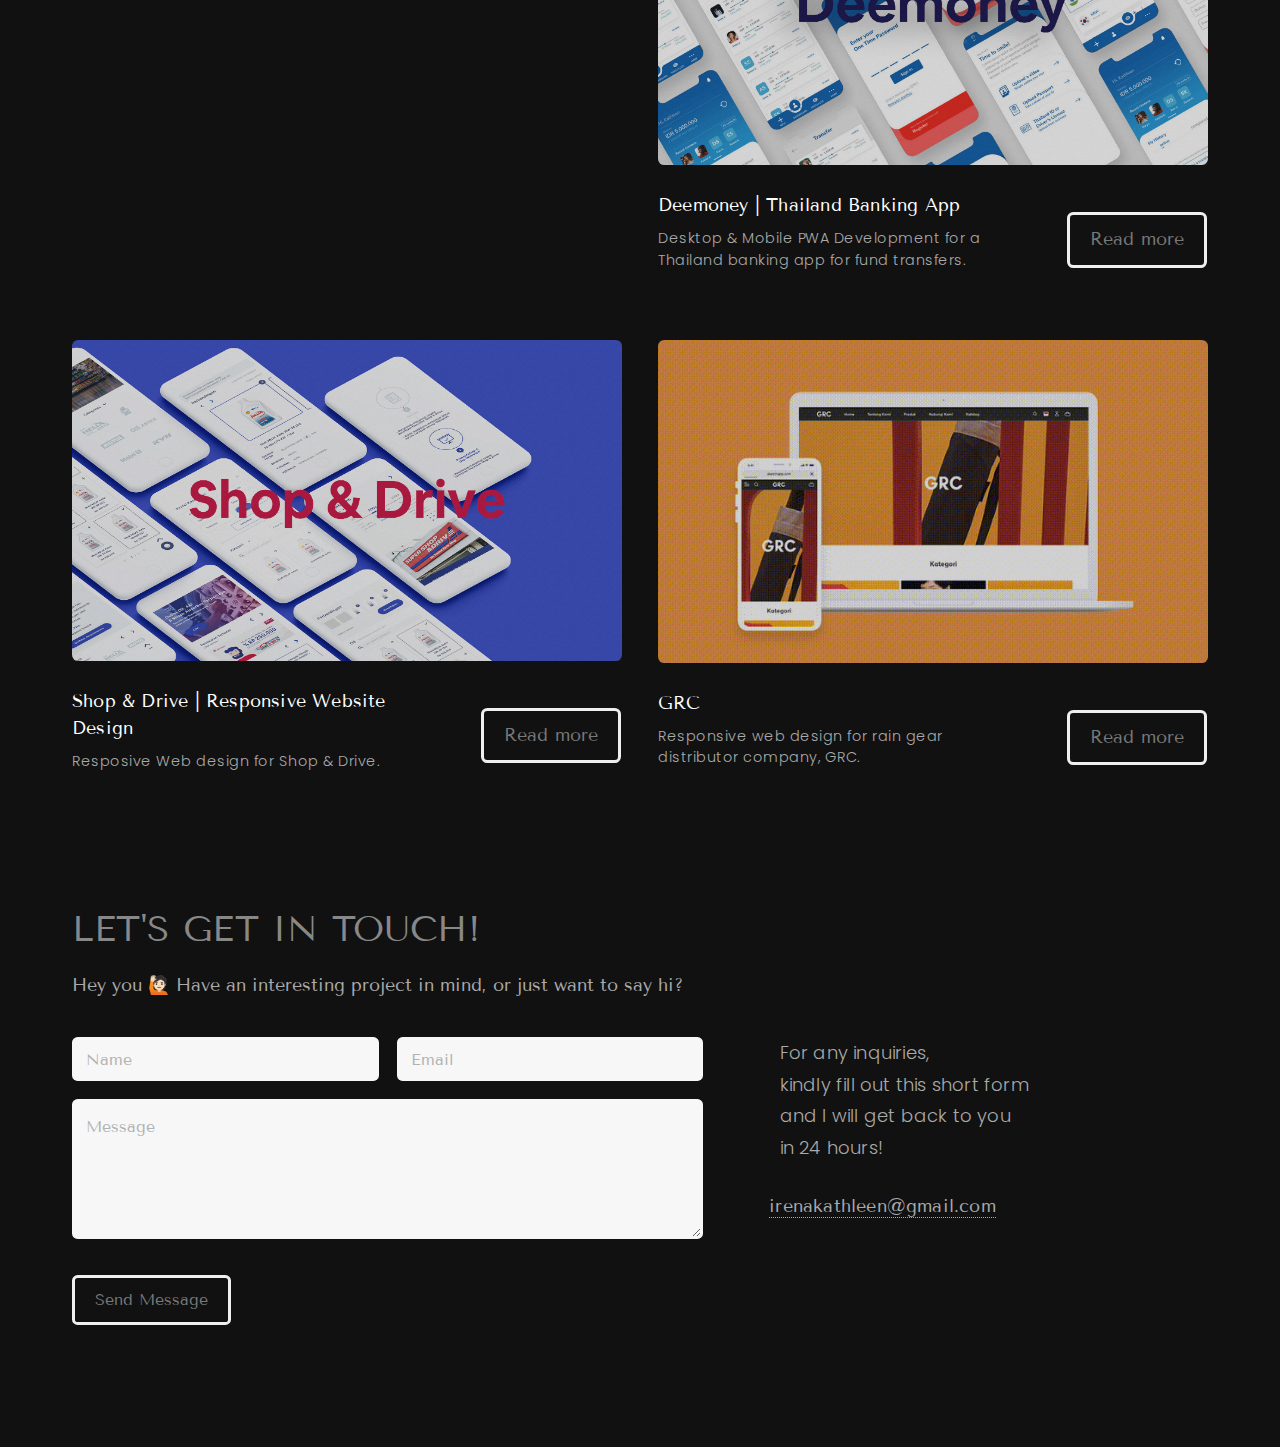
==== commit acefbfcd: "second commit" ====
--- a/index.html
+++ b/index.html
@@ -12,28 +12,28 @@
 		<link rel="preconnect" href="https://fonts.gstatic.com">
 		<link href="https://fonts.googleapis.com/css2?family=Tenor+Sans&display=swap" rel="stylesheet">
 		<link rel="preconnect" href="https://fonts.gstatic.com">
-		<link href="https://fonts.googleapis.com/css2?family=Poppins:wght@200;400;600&display=swap" rel="stylesheet">
+		<link href="https://fonts.googleapis.com/css2?family=Poppins:wght@200;400;500;600&display=swap" rel="stylesheet">
 		<link rel="stylesheet" href="main.css" />
 	</head>
 	<body class="is-preload">
 
 		<!-- Header -->
-<div class="topnav">
-				<nav>
-					<img class="has-mobile-logo" src="Assets/Logo/K_Logo_50px.png" alt="Kathleen Irena" itemprop="logo" style="max-height: 70px">
-
-								<a href="#three">CONTACT</a>
-							  <a href="#two">CASE STUDIES</a>
-								<a href="#one">ABOUT</a>
-
+<header>
+	<a href="index.html">
+	<img class="logo-img" src="Assets/Logo/K_Logo_50px.png" alt="Kathleen Irena" itemprop="logo" style="max-height: 70px">
+	</a>
+	<div class="topnav" style="padding:36px 72px;">
+
+					<nav>
+								<a style="padding-top: 0px;" href="index.html#three">CONTACT</a>
+								<a style="padding-top: 0px;" href="index.html#two">CASE STUDIES</a>
+								<a style="padding-top: 0px;" href="index.html#one">ABOUT</a>
 					 </nav>
-</div>
+
+	</div>
 </header>
 
-<br>
-<br>
-
-				<section id="intro" class="wrapper style1 fullscreen fade-up">
+				<section id="intro" class="wrapper style1 fullscreen fade-up" style="padding-top: 150px;">
 					<div class="inner">
 				<h1>
 					<Strong> Hello! I'm Kathleen.<br>
@@ -57,13 +57,10 @@
 
 		</section>
 		</header>
-<br>
-<br>
-<br>
 
 		<!-- Main -->
 
-		<section id="one">
+		<section id="one" style="padding-top: 150px;">
 <div class="row">
 
 <!-- TITLE -->
@@ -104,12 +101,14 @@
 <br>
 
 					<!-- Two -->
-						<section id="two">
+						<section id="two" style="padding-top: 50px;">
 							<h2 style="padding-bottom:10px;">CASE STUDIES</h2>
 							<div class="row">
 								<article class="col-6 col-12-xsmall work-item">
 
-									<a href="pages/neuffa/neuffa-index.html" class="image fit thumb"><img src="images/project-cover/Neuffa-cover.jpg" alt="" /></a>
+									<a href="neuffa.html" class="image fit thumb">
+										<img src="images/project-cover/neuffa.gif" alt="Neuffa Skincare Sanctuary" />
+									</a>
 
 										<div class="row">
 										<div class="col-8">
@@ -130,7 +129,7 @@
 								</article>
 								<article class="col-6 col-12-xsmall work-item">
 
-									<a href="images/project-cover/Deemoney-cover.jpg" class="image fit thumb"><img src="images/project-cover/Deemoney-cover.jpg" alt="" /></a>
+									<a href="images/project-cover/deemoneycover.jpg" class="image fit thumb"><img src="images/project-cover/deemoneycover.jpg" alt="" /></a>
 
 									<div class="row">
 									<div class="col-8">
@@ -147,9 +146,28 @@
 								 		<a href="#one" class="button scrolly">Read more</a></li>
 								 </ul>
 								 </div></div>
-
-
-								</article>
+							 </article>
+
+								<article class="col-6 col-12-xsmall work-item">
+									<a href="shopndrive.html" class="image fit thumb"><img src="images/project-cover/SND-cover.jpg" alt="Shop n Drive" /></a>
+	<!-- divider -->
+										<div class="row">
+										<div class="col-8">
+
+										<h3>Shop & Drive | Responsive Website Design</h3>
+										<p>Resposive Web design for Shop & Drive.</p>
+
+									</div>
+	<!-- button -->
+										<div class="col-4">
+										<ul class="actions">
+										<li style= "padding-left: 36px; padding-top: 20px;">
+											<a href="#one" class="button scrolly">Read more</a></li>
+										</ul>
+										</div></div>
+
+									</article>
+
 								<article class="col-6 col-12-xsmall work-item">
 									<a href="images/project-cover/GRC.gif" class="image fit thumb"><img src="images/project-cover/GRC.gif" alt="" /></a>
 <!-- divider -->
@@ -157,38 +175,18 @@
 									<div class="col-8">
 
 									<h3>GRC</h3>
-									<p>Responsive web design for raingear distributor company, GRC.</p>
-
-									</div>
-<!-- button -->
-									<div class="col-4">
-								  <ul class="actions">
-								 	<li style= "padding-left: 36px; padding-top: 20px;">
-								 		<a href="#one" class="button scrolly">Read more</a></li>
-								 </ul>
-								 </div></div>
-
-
-								</article>
-								<article class="col-6 col-12-xsmall work-item">
-									<a href="pages/snd/index-demo.html" class="image fit thumb"><img src="images/project-cover/SND-cover.jpg" alt="Shop n Drive" /></a>
-<!-- divider -->
-									<div class="row">
-									<div class="col-8">
-
-									<h3>Shop & Drive | Responsive Website Design</h3>
-									<p>Resposive Web design for Shop & Drive.</p>
-
-								</div>
+									<p>Responsive web design for rain gear distributor company, GRC.</p>
+
+									</div>
 <!-- button -->
 									<div class="col-4">
 									<ul class="actions">
 									<li style= "padding-left: 36px; padding-top: 20px;">
 										<a href="#one" class="button scrolly">Read more</a></li>
-									</ul>
-									</div></div>
-
+								 </ul>
+								 </div></div>
 								</article>
+
 								<!-- <article class="col-6 col-12-xsmall work-item">
 									<a href="images/project-cover/GRC-cover.jpg" class="image fit thumb"><img src="images/project-cover/GRC-cover.jpg" alt="GRC" /></a>
 									<h3>GRC | Responsive Web Design</h3>
@@ -206,7 +204,7 @@
 						</section> -->
 
 					<!-- Three -->
-						<section id="three">
+						<section id="three" style="padding-top: 50px;">
 							<h2>LET'S GET IN TOUCH!</h2>
 							<p style="font-size: 18px; letter-spacing: 0;">Hey you 🙋🏻
 								‍Have an interesting project in mind,
@@ -573,9 +571,6 @@
 							<li><a href="#" class="icon brands fa-dribbble"><span class="label">Dribbble</span></a></li>
 							<li><a href="#" class="icon solid fa-envelope"><span class="label">Email</span></a></li>
 						</ul>
-						<ul class="copyright">
-							<li>&copy; Untitled</li><li>Design: <a href="http://html5up.net">HTML5 UP</a></li>
-						</ul>
 					</div>
 				</footer>
 
--- a/main.css
+++ b/main.css
@@ -2098,7 +2098,6 @@
 			-ms-transition: opacity 0.2s ease-in-out;
 			transition: opacity 0.2s ease-in-out;
 			background: url("images/overlay.png");
-			border-radius: 0.35em;
 			content: '';
 			display: block;
 			height: 100%;
@@ -2141,13 +2140,25 @@
 
 
 			.image.thumb:hover:after {
-				opacity: 1.0;
+				opacity: 2.0;
+
 			}
 
 			.image.thumb:hover:before {
 				background: url("images/overlay.png"), url("images/overlay.png");
 				opacity: 0.2;
 			}
+
+      /* this works
+      .image.thumb:hover:before {
+        content: 'Neuffa';
+        opacity: 1.0;
+        text-align: center;
+        padding: 161.5px 0px;
+        font-family: Poppins;
+        font-weight: 500;
+        font-size: 100px;
+    }*/
 
 		.image img {
 			border-radius: 0.35em;
@@ -3322,6 +3333,12 @@
   font-size: 2em;
 }
 
+.logo-img{
+    float: left;
+    position: relative;
+    margin: 10px 15px 15px 10px;
+}
+
 var css = document.createElement("style");
 css.type = "text/css";
 css.innerHTML = ".txt-rotate > .wrap { border-right: 0.08em solid #666 }";
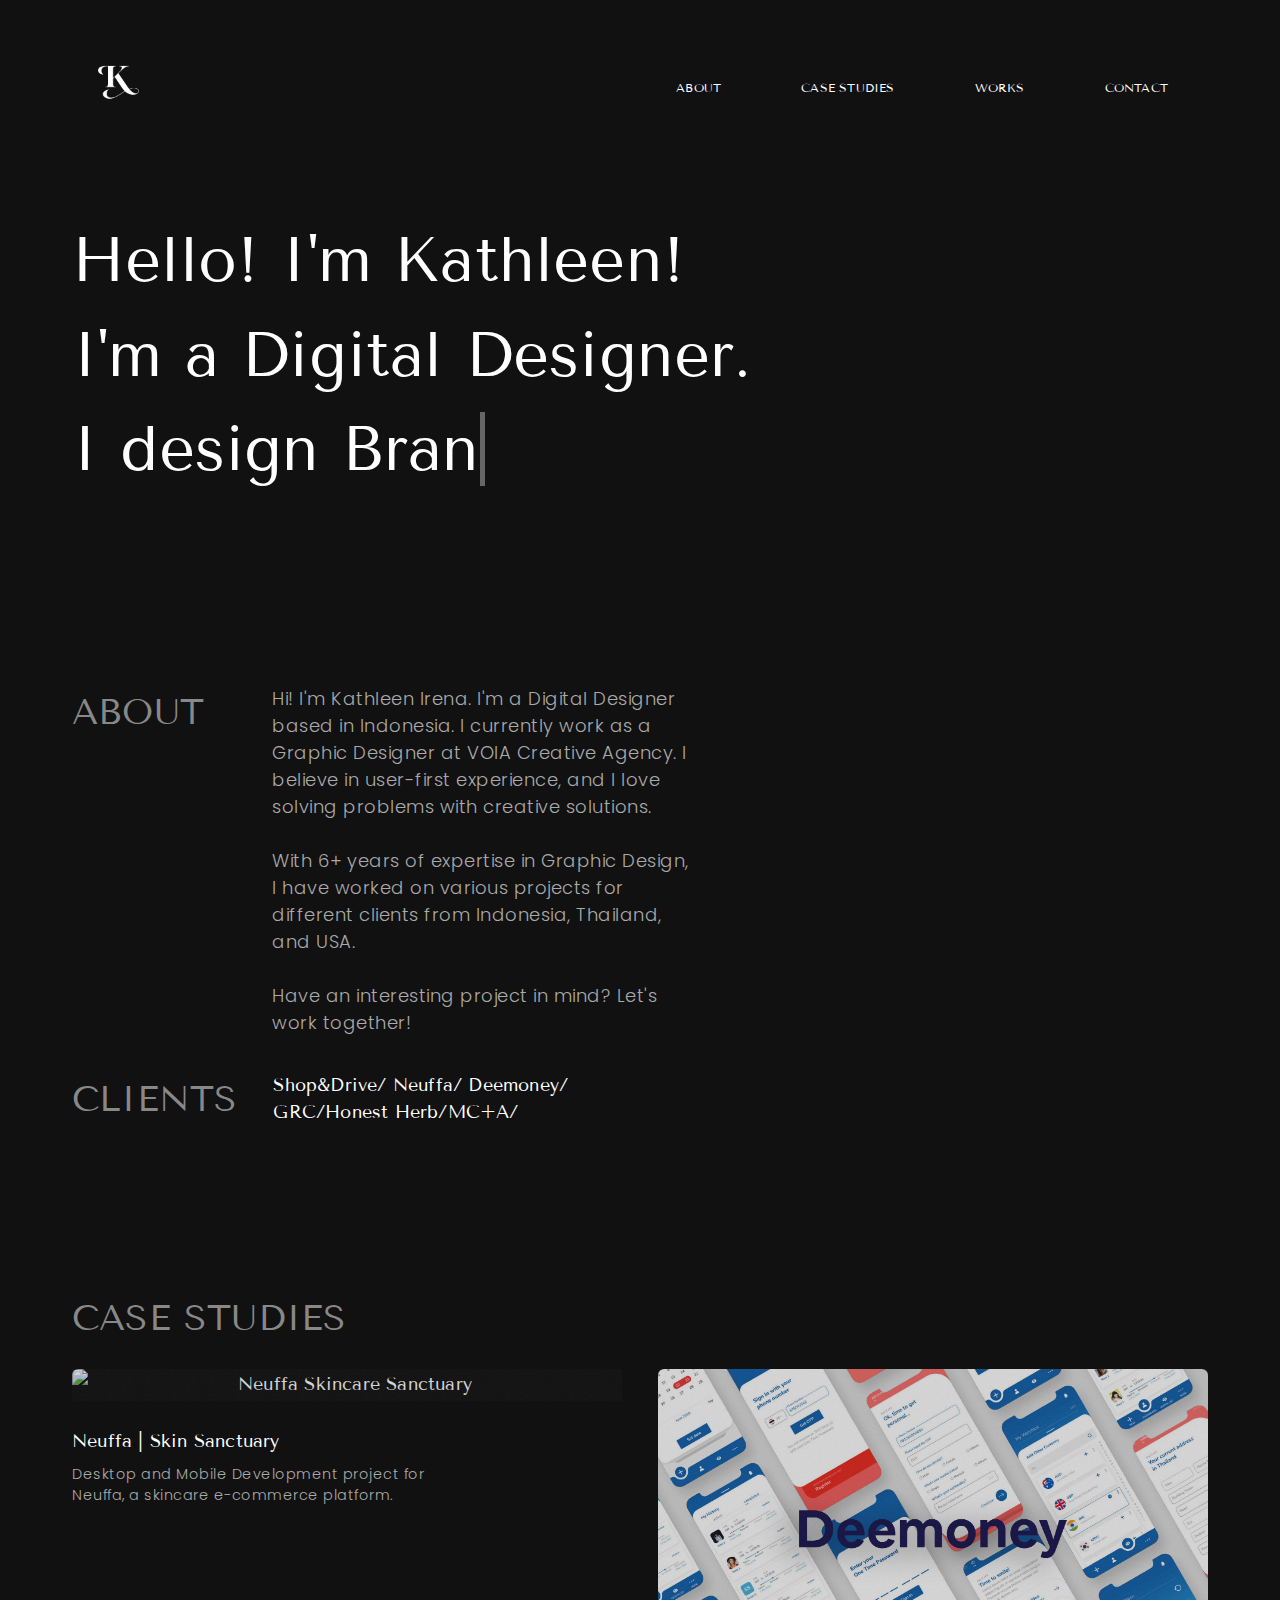
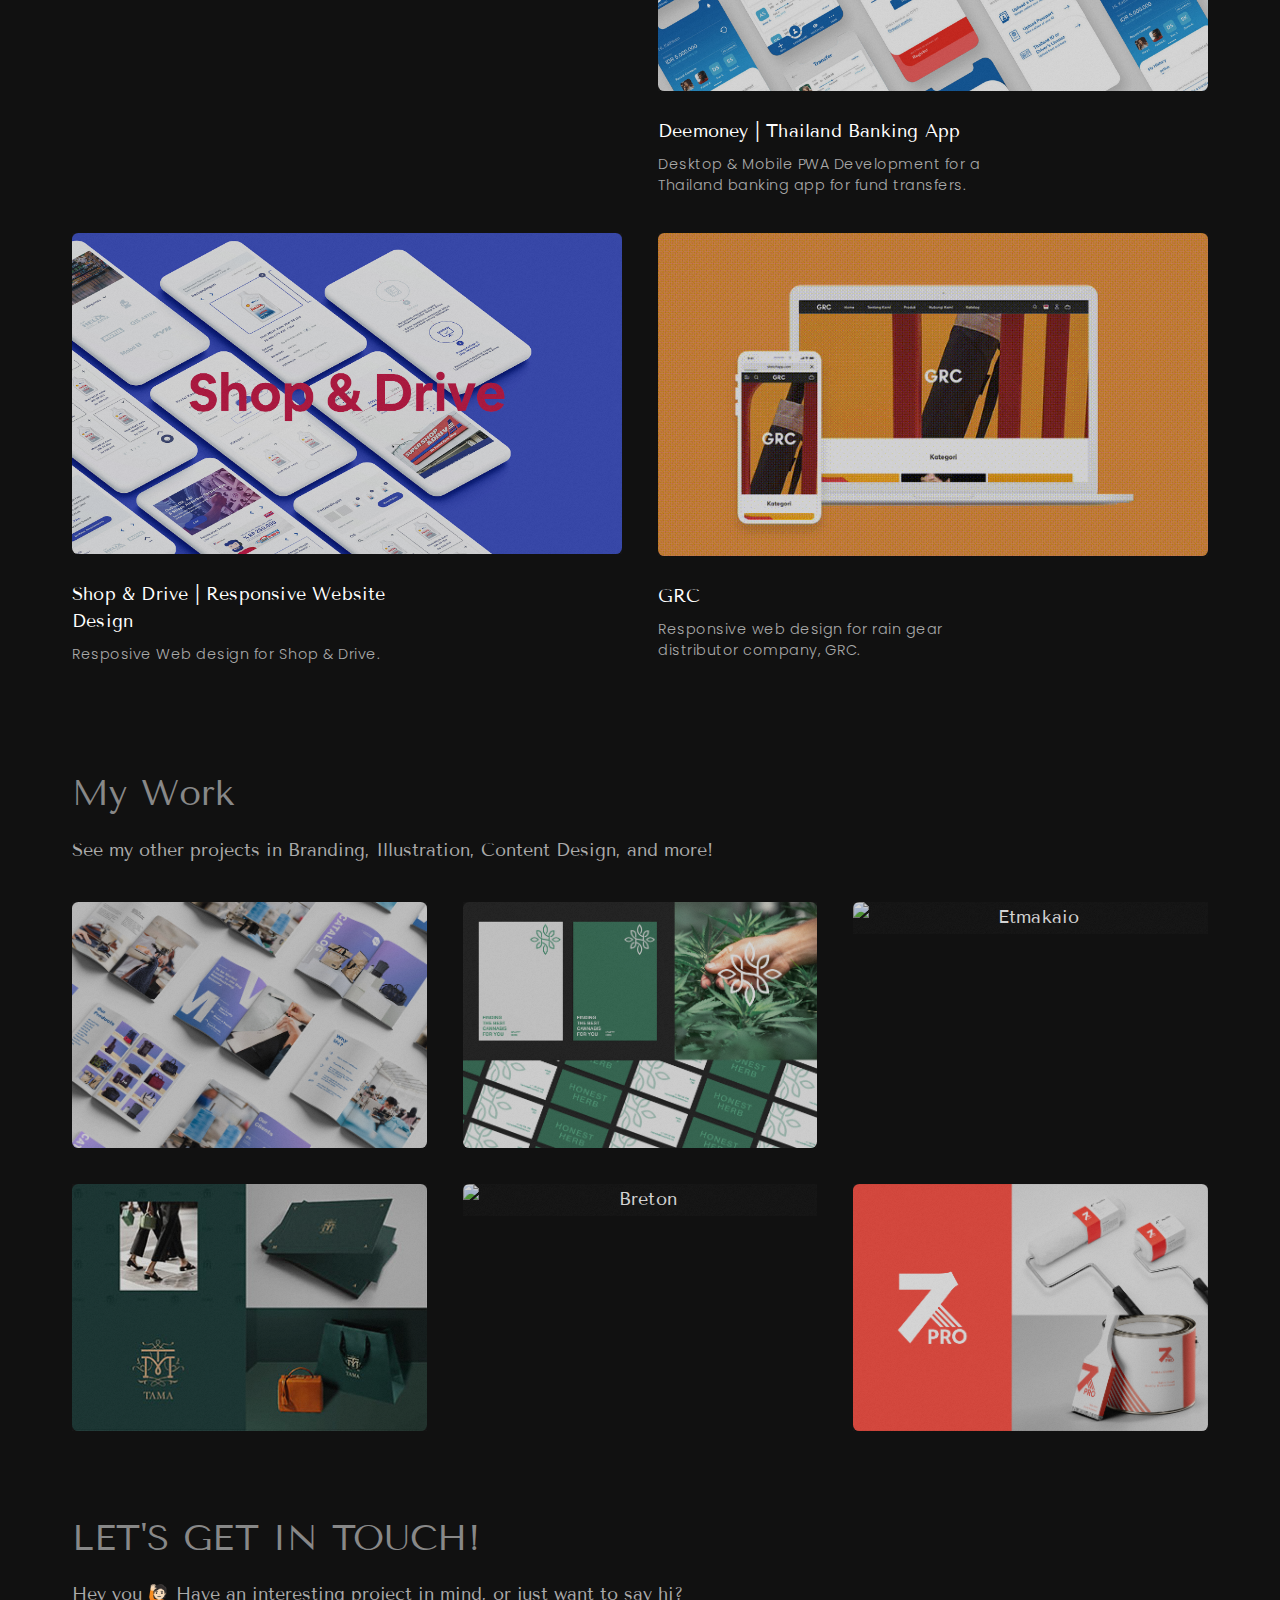
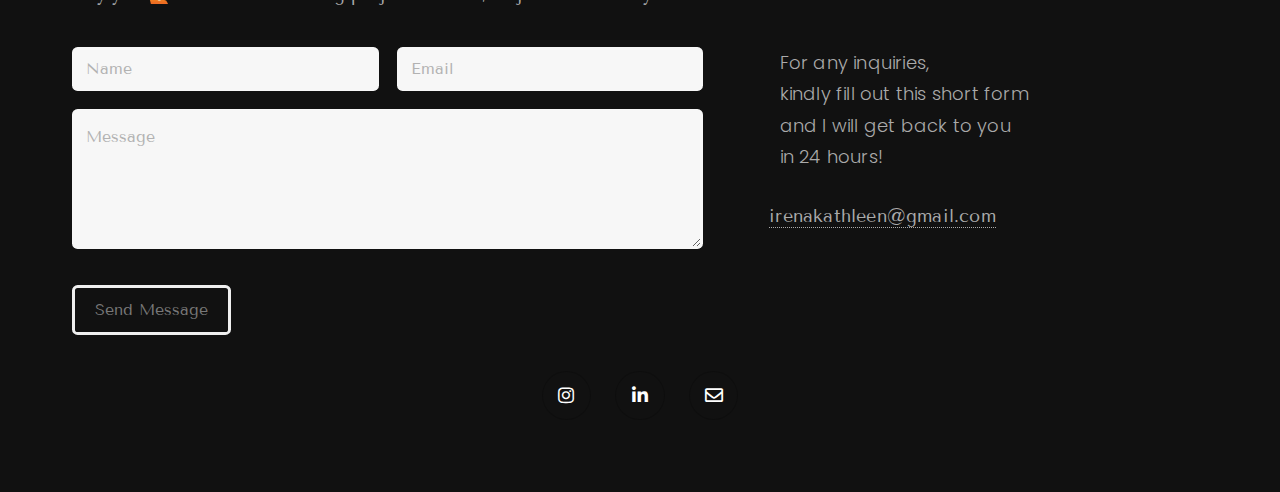
==== commit f828c38e: "1st publish" ====
--- a/index.html
+++ b/index.html
@@ -22,10 +22,11 @@
 	<a href="index.html">
 	<img class="logo-img" src="Assets/Logo/K_Logo_50px.png" alt="Kathleen Irena" itemprop="logo" style="max-height: 70px">
 	</a>
-	<div class="topnav" style="padding:36px 72px;">
+	<div class="topnav" style="padding:36px 0px;">
 
 					<nav>
-								<a style="padding-top: 0px;" href="index.html#three">CONTACT</a>
+								<a style="padding-top: 0px;" href="index.html#four">CONTACT</a>
+								<a style="padding-top: 0px;" href="index.html#three">WORKS</a>
 								<a style="padding-top: 0px;" href="index.html#two">CASE STUDIES</a>
 								<a style="padding-top: 0px;" href="index.html#one">ABOUT</a>
 					 </nav>
@@ -33,75 +34,70 @@
 	</div>
 </header>
 
-				<section id="intro" class="wrapper style1 fullscreen fade-up" style="padding-top: 150px;">
+				<section id="intro" class=" fade-up" style="padding-top: 80px;">
 					<div class="inner">
 				<h1>
-					<Strong> Hello! I'm Kathleen.<br>
+					<Strong> Hello! I'm Kathleen!<br>
+						I'm a Digital Designer.<br>
 						I design
 					<span
-						 class="txt-rotate"
+						 class="txt-rotate col-4-xsmall"
 						 data-period="2000"
 						 data-rotate='[ "Brands.", "User Interface.", "User Experiences.", "Content.", "Illustrations." ]'></span>
 						 </strong>
 				</h1>
-				<script src="main.js"></script>
-				</div></div>
+				</div>
+
 <br>
 <br>
-
-
-				<!-- <ul class="actions">
-					<li><a href="#one" class="button scrolly">Learn more</a></li>
-				</ul> -->
-
-
-		</section>
-		</header>
-
-		<!-- Main -->
-
-		<section id="one" style="padding-top: 150px;">
-<div class="row">
-
-<!-- TITLE -->
-	<article class="col-4 work-item">
-				<h2 style="margin-top: 0;">ABOUT</h2>
-	</article>
-<!-- Paragraph -->
-	<article class="col-5 col-12-xsmall work-item">
-		<p style="font-size:18px;">
-		Hi! I'm Kathleen Irena. I'm a Digital Designer based in Indonesia.
-		I currently work as a Graphic Designer at VOIA Creative Agency.
-		I believe in user-first experience, and I love solving problems
-		with creative solutions.
-		<br><br>
-		With 6+ years of expertise in Graphic Design, I have worked on various projects for different clients from Indonesia, Thailand, and USA.<br>
-		<br>
-		Have an interesting project in mind? Let's work together!
-		</p>
-	</article>
-
-<!-- TITLE -->
-	<article class="col-4 work-item">
-				<h2 style="margin-top: 0;">CLIENTS</h2>
-	</article>
-
-	<article class="col-5 col-12-xsmall work-item">
-				<h3>
-				<a href="putlink" target="_blank">Shop&Drive</a>/ Neuffa/ Deemoney/ <br>
-				<a href="putlink" target="_blank">GRC</a>/ <a href="putlink" target="_blank">Honest Herb</a>/ <a href="http://spling.com/" target="_blank">MC+A</a>/
-        </h3>
-	</article>
-</div>
-</section>
-
-<br>
-<br>
-<br>
-<br>
+				</section>
+				</header>
+
+							<!-- Main -->
+					<div class="container" style="margin-left:0px;">
+							<section id="one" style="padding-top: 100px;">
+					<div class="row">
+
+					<!-- TITLE -->
+						<article class="col-4-xsmall work-item">
+									<h2 style="margin-top: 0; padding-right:32px;">ABOUT</h2>
+						</article>
+					<!-- Paragraph -->
+						<article class="col-5 col-12-medium work-item">
+							<p style="font-size:18px;">
+							Hi! I'm Kathleen Irena. I'm a Digital Designer based in Indonesia.
+							I currently work as a Graphic Designer at VOIA Creative Agency.
+							I believe in user-first experience, and I love solving problems
+							with creative solutions.
+							<br>
+							<br>
+							With 6+ years of expertise in Graphic Design, I have worked on various projects
+							for different clients from Indonesia, Thailand, and USA.
+							<br>
+							<br>
+							Have an interesting project in mind? Let's work together!
+							</p>
+						</article>
+					</div>
+					<div class="row">
+					<!-- TITLE -->
+						<article class="col-4-xsmall work-item">
+									<h2 style="margin-top: 0; ">CLIENTS</h2>
+						</article>
+
+						<article class="col-5 col-12-medium work-item">
+									<h3>
+									Shop&Drive</a>/ Neuffa/ Deemoney/ <br>
+									GRC</a>/Honest Herb</a>/MC+A</a>/
+					        </h3>
+						</article>
+					</div>
+					</div>
+					</section>
+
 
 					<!-- Two -->
-						<section id="two" style="padding-top: 50px;">
+						<section id="two" style="padding-top: 100px;">
 							<h2 style="padding-bottom:10px;">CASE STUDIES</h2>
 							<div class="row">
 								<article class="col-6 col-12-xsmall work-item">
@@ -112,24 +108,25 @@
 
 										<div class="row">
 										<div class="col-8">
-
 									<h3>Neuffa | Skin Sanctuary</h3>
 									<p>Desktop and Mobile Development project for Neuffa,
 										 a skincare e-commerce platform.</p>
 									  </div>
-<!-- button -->
-										 <div class="col-4">
-										 <ul class="actions">
+									  </div>
+							 </article>
+<!-- button
+										<div class="col-4-xsmall">
+										  <ul class="actions">
 						 					<li style= "padding-left: 36px; padding-top: 20px;">
 												<a href="#one" class="button scrolly">Read more</a></li>
-						 				</ul>
-									</div></div>
-
-
-								</article>
-								<article class="col-6 col-12-xsmall work-item">
-
-									<a href="images/project-cover/deemoneycover.jpg" class="image fit thumb"><img src="images/project-cover/deemoneycover.jpg" alt="" /></a>
+						 				  </ul>
+										</div>
+									  </div> -->
+
+								<article class="col-6 col-12-xsmall work-item">
+
+									<a href="deemoney.html" class="image fit thumb">
+										<img src="images/project-cover/deemoneycover.jpg" alt="Deemoney" /></a>
 
 									<div class="row">
 									<div class="col-8">
@@ -139,26 +136,31 @@
 										a Thailand banking app for fund transfers.</p>
 
 									</div>
-<!-- button -->
+									</div>
+								</article>
+<!-- button
 									<div class="col-4">
 								  <ul class="actions">
 								 	<li style= "padding-left: 36px; padding-top: 20px;">
 								 		<a href="#one" class="button scrolly">Read more</a></li>
 								 </ul>
 								 </div></div>
-							 </article>
-
-								<article class="col-6 col-12-xsmall work-item">
-									<a href="shopndrive.html" class="image fit thumb"><img src="images/project-cover/SND-cover.jpg" alt="Shop n Drive" /></a>
-	<!-- divider -->
+							 </article>-->
+
+<!-- divider -->
+								<article class="col-6 col-12-xsmall work-item">
+									<a href="shopanddrive.html" class="image fit thumb"><img src="images/project-cover/SND-cover.jpg" alt="Shop n Drive" /></a>
+
 										<div class="row">
 										<div class="col-8">
 
 										<h3>Shop & Drive | Responsive Website Design</h3>
 										<p>Resposive Web design for Shop & Drive.</p>
 
-									</div>
-	<!-- button -->
+										</div>
+										</div>
+							</article>
+	<!-- button
 										<div class="col-4">
 										<ul class="actions">
 										<li style= "padding-left: 36px; padding-top: 20px;">
@@ -166,11 +168,12 @@
 										</ul>
 										</div></div>
 
-									</article>
-
-								<article class="col-6 col-12-xsmall work-item">
-									<a href="images/project-cover/GRC.gif" class="image fit thumb"><img src="images/project-cover/GRC.gif" alt="" /></a>
+									</article> -->
+
 <!-- divider -->
+								<article class="col-6 col-12-xsmall work-item">
+									<a href="grc.html" class="image fit thumb"><img src="images/project-cover/GRC.gif" alt="" /></a>
+
 									<div class="row">
 									<div class="col-8">
 
@@ -178,33 +181,55 @@
 									<p>Responsive web design for rain gear distributor company, GRC.</p>
 
 									</div>
-<!-- button -->
+									</div>
+								</article>
+<!-- button
 									<div class="col-4">
 									<ul class="actions">
 									<li style= "padding-left: 36px; padding-top: 20px;">
 										<a href="#one" class="button scrolly">Read more</a></li>
 								 </ul>
 								 </div></div>
-								</article>
-
-								<!-- <article class="col-6 col-12-xsmall work-item">
-									<a href="images/project-cover/GRC-cover.jpg" class="image fit thumb"><img src="images/project-cover/GRC-cover.jpg" alt="GRC" /></a>
-									<h3>GRC | Responsive Web Design</h3>
-									<p>Responsive Web Design for GRC</p>
-								</article>
-								<article class="col-6 col-12-xsmall work-item">
-									<a href="images/fulls/06.jpg" class="image fit thumb"><img src="images/thumbs/06.jpg" alt="" /></a>
-									<h3>Risus ornare lacinia</h3>
-									<p>Lorem ipsum dolor sit amet nisl sed nullam feugiat.</p>
-								</article>
-							</div>
-							<ul class="actions">
-								<li><a href="#" class="button">Full Portfolio</a></li>
-							</ul>
-						</section> -->
-
-					<!-- Three -->
+								</article> -->
+
+<!-- Four: Gallery Portfolio -->
 						<section id="three" style="padding-top: 50px;">
+							<h2>My Work</h2>
+							<p style="font-size: 18px; letter-spacing: 0;">
+								See my other projects in Branding, Illustration, Content Design, and more!</p>
+								<div class="row">
+									<div class="col-4 col-12-small">
+											<a href="pga/images/gallery/fulls/acp.jpg" class="image fit thumb">
+											<img src="pga/images/gallery/fulls/acp.jpg" alt="ACP" /></a>
+									</div>
+									<div class="col-4 col-12-small">
+											<a href="pga/images/gallery/fulls/honestherb.jpg" class="image fit thumb">
+											<img src="pga/images/gallery/fulls/honestherb.jpg" alt="Honest Herb" /></a>
+									</div>
+									<div class="col-4 col-12-small">
+											<a href="pga/images/gallery/fulls/makaio.jpg" class="image fit thumb">
+											<img src="pga/images/gallery/fulls/makaio.jpg" alt="Etmakaio" /></a>
+									</div>
+									<div class="col-4 col-12-small">
+											<a href="pga/images/gallery/fulls/tama.jpg" class="image fit thumb">
+											<img src="pga/images/gallery/fulls/tama.jpg" alt="Tama" /></a>
+									</div>
+									<div class="col-4 col-12-small">
+											<a href="pga/images/gallery/fulls/breton.jpg" class="image fit thumb">
+											<img src="pga/images/gallery/fulls/breton.jpg" alt="Breton" /></a>
+									</div>
+									<div class="col-4 col-12-small">
+											<a href="pga/images/gallery/fulls/zpro.jpg" class="image fit thumb">
+											<img src="pga/images/gallery/fulls/zpro.jpg" alt="Zpro" /></a>
+									</div>
+								</section>
+
+
+
+
+
+<!-- Three: Contact Me -->
+						<section id="four" style="padding-top: 30px;">
 							<h2>LET'S GET IN TOUCH!</h2>
 							<p style="font-size: 18px; letter-spacing: 0;">Hey you 🙋🏻
 								‍Have an interesting project in mind,
@@ -239,348 +264,31 @@
 									</ul>
 								</div>
 							</div>
-						</section>
-
-
-					<!-- Four -->
-					<!--
-						<section id="four">
-							<h2>Elements</h2>
-
-							<section>
-								<h4>Text</h4>
-								<p>This is <b>bold</b> and this is <strong>strong</strong>. This is <i>italic</i> and this is <em>emphasized</em>.
-								This is <sup>superscript</sup> text and this is <sub>subscript</sub> text.
-								This is <u>underlined</u> and this is code: <code>for (;;) { ... }</code>. Finally, <a href="#">this is a link</a>.</p>
-								<hr />
-								<header>
-									<h4>Heading with a Subtitle</h4>
-									<p>Lorem ipsum dolor sit amet nullam id egestas urna aliquam</p>
-								</header>
-								<p>Nunc lacinia ante nunc ac lobortis. Interdum adipiscing gravida odio porttitor sem non mi integer non faucibus ornare mi ut ante amet placerat aliquet. Volutpat eu sed ante lacinia sapien lorem accumsan varius montes viverra nibh in adipiscing blandit tempus accumsan.</p>
-								<header>
-									<h5>Heading with a Subtitle</h5>
-									<p>Lorem ipsum dolor sit amet nullam id egestas urna aliquam</p>
-								</header>
-								<p>Nunc lacinia ante nunc ac lobortis. Interdum adipiscing gravida odio porttitor sem non mi integer non faucibus ornare mi ut ante amet placerat aliquet. Volutpat eu sed ante lacinia sapien lorem accumsan varius montes viverra nibh in adipiscing blandit tempus accumsan.</p>
-								<hr />
-								<h2>Heading Level 2</h2>
-								<h3>Heading Level 3</h3>
-								<h4>Heading Level 4</h4>
-								<h5>Heading Level 5</h5>
-								<h6>Heading Level 6</h6>
-								<hr />
-								<h5>Blockquote</h5>
-								<blockquote>Fringilla nisl. Donec accumsan interdum nisi, quis tincidunt felis sagittis eget tempus euismod. Vestibulum ante ipsum primis in faucibus vestibulum. Blandit adipiscing eu felis iaculis volutpat ac adipiscing accumsan faucibus. Vestibulum ante ipsum primis in faucibus lorem ipsum dolor sit amet nullam adipiscing eu felis.</blockquote>
-								<h5>Preformatted</h5>
-								<pre><code>i = 0;
-
-		while (!deck.isInOrder()) {
-		print 'Iteration ' + i;
-		deck.shuffle();
-		i++;
-		}
-
-		print 'It took ' + i + ' iterations to sort the deck.';</code></pre>
-							</section>
-
-							<section>
-								<h4>Lists</h4>
-								<div class="row">
-									<div class="col-6 col-12-xsmall">
-										<h5>Unordered</h5>
-										<ul>
-											<li>Dolor pulvinar etiam magna etiam.</li>
-											<li>Sagittis adipiscing lorem eleifend.</li>
-											<li>Felis enim feugiat dolore viverra.</li>
-										</ul>
-										<h5>Alternate</h5>
-										<ul class="alt">
-											<li>Dolor pulvinar etiam magna etiam.</li>
-											<li>Sagittis adipiscing lorem eleifend.</li>
-											<li>Felis enim feugiat dolore viverra.</li>
-										</ul>
-									</div>
-									<div class="col-6 col-12-xsmall">
-										<h5>Ordered</h5>
-										<ol>
-											<li>Dolor pulvinar etiam magna etiam.</li>
-											<li>Etiam vel felis at lorem sed viverra.</li>
-											<li>Felis enim feugiat dolore viverra.</li>
-											<li>Dolor pulvinar etiam magna etiam.</li>
-											<li>Etiam vel felis at lorem sed viverra.</li>
-											<li>Felis enim feugiat dolore viverra.</li>
-										</ol>
-										<h5>Icons</h5>
-										<ul class="icons">
-											<li><a href="#" class="icon brands fa-twitter"><span class="label">Twitter</span></a></li>
-											<li><a href="#" class="icon brands fa-facebook-f"><span class="label">Facebook</span></a></li>
-											<li><a href="#" class="icon brands fa-instagram"><span class="label">Instagram</span></a></li>
-											<li><a href="#" class="icon brands fa-github"><span class="label">Github</span></a></li>
-											<li><a href="#" class="icon brands fa-dribbble"><span class="label">Dribbble</span></a></li>
-											<li><a href="#" class="icon brands fa-tumblr"><span class="label">Tumblr</span></a></li>
-										</ul>
-									</div>
-								</div>
-								<h5>Actions</h5>
-								<ul class="actions">
-									<li><a href="#" class="button primary">Default</a></li>
-									<li><a href="#" class="button">Default</a></li>
-								</ul>
-								<ul class="actions small">
-									<li><a href="#" class="button primary small">Small</a></li>
-									<li><a href="#" class="button small">Small</a></li>
-								</ul>
-								<div class="row">
-									<div class="col-6 col-12-small">
-										<ul class="actions stacked">
-											<li><a href="#" class="button primary">Default</a></li>
-											<li><a href="#" class="button">Default</a></li>
-										</ul>
-									</div>
-									<div class="col-6 col-12-small">
-										<ul class="actions stacked">
-											<li><a href="#" class="button primary small">Small</a></li>
-											<li><a href="#" class="button small">Small</a></li>
-										</ul>
-									</div>
-									<div class="col-6 col-12-small">
-										<ul class="actions stacked">
-											<li><a href="#" class="button primary fit">Default</a></li>
-											<li><a href="#" class="button fit">Default</a></li>
-										</ul>
-									</div>
-									<div class="col-6 col-12-small">
-										<ul class="actions stacked">
-											<li><a href="#" class="button primary small fit">Small</a></li>
-											<li><a href="#" class="button small fit">Small</a></li>
-										</ul>
-									</div>
-								</div>
-							</section>
-
-							<section>
-								<h4>Table</h4>
-								<h5>Default</h5>
-								<div class="table-wrapper">
-									<table>
-										<thead>
-											<tr>
-												<th>Name</th>
-												<th>Description</th>
-												<th>Price</th>
-											</tr>
-										</thead>
-										<tbody>
-											<tr>
-												<td>Item One</td>
-												<td>Ante turpis integer aliquet porttitor.</td>
-												<td>29.99</td>
-											</tr>
-											<tr>
-												<td>Item Two</td>
-												<td>Vis ac commodo adipiscing arcu aliquet.</td>
-												<td>19.99</td>
-											</tr>
-											<tr>
-												<td>Item Three</td>
-												<td> Morbi faucibus arcu accumsan lorem.</td>
-												<td>29.99</td>
-											</tr>
-											<tr>
-												<td>Item Four</td>
-												<td>Vitae integer tempus condimentum.</td>
-												<td>19.99</td>
-											</tr>
-											<tr>
-												<td>Item Five</td>
-												<td>Ante turpis integer aliquet porttitor.</td>
-												<td>29.99</td>
-											</tr>
-										</tbody>
-										<tfoot>
-											<tr>
-												<td colspan="2"></td>
-												<td>100.00</td>
-											</tr>
-										</tfoot>
-									</table>
-								</div>
-
-								<h5>Alternate</h5>
-								<div class="table-wrapper">
-									<table class="alt">
-										<thead>
-											<tr>
-												<th>Name</th>
-												<th>Description</th>
-												<th>Price</th>
-											</tr>
-										</thead>
-										<tbody>
-											<tr>
-												<td>Item One</td>
-												<td>Ante turpis integer aliquet porttitor.</td>
-												<td>29.99</td>
-											</tr>
-											<tr>
-												<td>Item Two</td>
-												<td>Vis ac commodo adipiscing arcu aliquet.</td>
-												<td>19.99</td>
-											</tr>
-											<tr>
-												<td>Item Three</td>
-												<td> Morbi faucibus arcu accumsan lorem.</td>
-												<td>29.99</td>
-											</tr>
-											<tr>
-												<td>Item Four</td>
-												<td>Vitae integer tempus condimentum.</td>
-												<td>19.99</td>
-											</tr>
-											<tr>
-												<td>Item Five</td>
-												<td>Ante turpis integer aliquet porttitor.</td>
-												<td>29.99</td>
-											</tr>
-										</tbody>
-										<tfoot>
-											<tr>
-												<td colspan="2"></td>
-												<td>100.00</td>
-											</tr>
-										</tfoot>
-									</table>
-								</div>
-							</section>
-
-							<section>
-								<h4>Buttons</h4>
-								<ul class="actions">
-									<li><a href="#" class="button primary">Primary</a></li>
-									<li><a href="#" class="button">Default</a></li>
-								</ul>
-								<ul class="actions">
-									<li><a href="#" class="button large">Large</a></li>
-									<li><a href="#" class="button">Default</a></li>
-									<li><a href="#" class="button small">Small</a></li>
-								</ul>
-								<ul class="actions fit">
-									<li><a href="#" class="button primary fit">Fit</a></li>
-									<li><a href="#" class="button fit">Fit</a></li>
-								</ul>
-								<ul class="actions fit small">
-									<li><a href="#" class="button primary fit small">Fit + Small</a></li>
-									<li><a href="#" class="button fit small">Fit + Small</a></li>
-								</ul>
-								<ul class="actions">
-									<li><a href="#" class="button primary icon solid fa-download">Icon</a></li>
-									<li><a href="#" class="button icon solid fa-download">Icon</a></li>
-								</ul>
-								<ul class="actions">
-									<li><span class="button primary disabled">Primary</span></li>
-									<li><span class="button disabled">Default</span></li>
-								</ul>
-							</section>
-
-							<section>
-								<h4>Form</h4>
-								<form method="post" action="#">
-									<div class="row gtr-uniform gtr-50">
-										<div class="col-6 col-12-xsmall">
-											<input type="text" name="demo-name" id="demo-name" value="" placeholder="Name" />
-										</div>
-										<div class="col-6 col-12-xsmall">
-											<input type="email" name="demo-email" id="demo-email" value="" placeholder="Email" />
-										</div>
-										<div class="col-12">
-											<select name="demo-category" id="demo-category">
-												<option value="">- Category -</option>
-												<option value="1">Manufacturing</option>
-												<option value="1">Shipping</option>
-												<option value="1">Administration</option>
-												<option value="1">Human Resources</option>
-											</select>
-										</div>
-										<div class="col-4 col-12-small">
-											<input type="radio" id="demo-priority-low" name="demo-priority" checked>
-											<label for="demo-priority-low">Low Priority</label>
-										</div>
-										<div class="col-4 col-12-small">
-											<input type="radio" id="demo-priority-normal" name="demo-priority">
-											<label for="demo-priority-normal">Normal Priority</label>
-										</div>
-										<div class="col-4 col-12-small">
-											<input type="radio" id="demo-priority-high" name="demo-priority">
-											<label for="demo-priority-high">High Priority</label>
-										</div>
-										<div class="col-6 col-12-small">
-											<input type="checkbox" id="demo-copy" name="demo-copy">
-											<label for="demo-copy">Email me a copy of this message</label>
-										</div>
-										<div class="col-6 col-12-small">
-											<input type="checkbox" id="demo-human" name="demo-human" checked>
-											<label for="demo-human">I am a human and not a robot</label>
-										</div>
-										<div class="col-12">
-											<textarea name="demo-message" id="demo-message" placeholder="Enter your message" rows="6"></textarea>
-										</div>
-										<div class="col-12">
-											<ul class="actions">
-												<li><input type="submit" value="Send Message" class="primary" /></li>
-												<li><input type="reset" value="Reset" /></li>
-											</ul>
-										</div>
-									</div>
-								</form>
-							</section>
-
-							<section>
-								<h4>Image</h4>
-								<h5>Fit</h5>
-								<div class="box alt">
-									<div class="row gtr-50 gtr-uniform">
-										<div class="col-12"><span class="image fit"><img src="images/fulls/05.jpg" alt="" /></span></div>
-										<div class="col-4"><span class="image fit"><img src="images/thumbs/01.jpg" alt="" /></span></div>
-										<div class="col-4"><span class="image fit"><img src="images/thumbs/02.jpg" alt="" /></span></div>
-										<div class="col-4"><span class="image fit"><img src="images/thumbs/03.jpg" alt="" /></span></div>
-										<div class="col-4"><span class="image fit"><img src="images/thumbs/04.jpg" alt="" /></span></div>
-										<div class="col-4"><span class="image fit"><img src="images/thumbs/05.jpg" alt="" /></span></div>
-										<div class="col-4"><span class="image fit"><img src="images/thumbs/06.jpg" alt="" /></span></div>
-										<div class="col-4"><span class="image fit"><img src="images/thumbs/03.jpg" alt="" /></span></div>
-										<div class="col-4"><span class="image fit"><img src="images/thumbs/02.jpg" alt="" /></span></div>
-										<div class="col-4"><span class="image fit"><img src="images/thumbs/01.jpg" alt="" /></span></div>
-									</div>
-								</div>
-								<h5>Left &amp; Right</h5>
-								<p><span class="image left"><img src="images/avatar.jpg" alt="" /></span>Fringilla nisl. Donec accumsan interdum nisi, quis tincidunt felis sagittis eget. tempus euismod. Vestibulum ante ipsum primis in faucibus vestibulum. Blandit adipiscing eu felis iaculis volutpat ac adipiscing accumsan eu faucibus. Integer ac pellentesque praesent tincidunt felis sagittis eget. tempus euismod. Vestibulum ante ipsum primis in faucibus vestibulum. Blandit adipiscing eu felis iaculis volutpat ac adipiscing accumsan eu faucibus. Integer ac pellentesque praesent. Donec accumsan interdum nisi, quis tincidunt felis sagittis eget. tempus euismod. Vestibulum ante ipsum primis in faucibus vestibulum. Blandit adipiscing eu felis iaculis volutpat ac adipiscing accumsan eu faucibus. Integer ac pellentesque praesent tincidunt felis sagittis eget. tempus euismod. Vestibulum ante ipsum primis in faucibus vestibulum. Blandit adipiscing eu felis iaculis volutpat ac adipiscing accumsan eu faucibus. Integer ac pellentesque praesent.</p>
-								<p><span class="image right"><img src="images/avatar.jpg" alt="" /></span>Fringilla nisl. Donec accumsan interdum nisi, quis tincidunt felis sagittis eget. tempus euismod. Vestibulum ante ipsum primis in faucibus vestibulum. Blandit adipiscing eu felis iaculis volutpat ac adipiscing accumsan eu faucibus. Integer ac pellentesque praesent tincidunt felis sagittis eget. tempus euismod. Vestibulum ante ipsum primis in faucibus vestibulum. Blandit adipiscing eu felis iaculis volutpat ac adipiscing accumsan eu faucibus. Integer ac pellentesque praesent. Donec accumsan interdum nisi, quis tincidunt felis sagittis eget. tempus euismod. Vestibulum ante ipsum primis in faucibus vestibulum. Blandit adipiscing eu felis iaculis volutpat ac adipiscing accumsan eu faucibus. Integer ac pellentesque praesent tincidunt felis sagittis eget. tempus euismod. Vestibulum ante ipsum primis in faucibus vestibulum. Blandit adipiscing eu felis iaculis volutpat ac adipiscing accumsan eu faucibus. Integer ac pellentesque praesent.</p>
-							</section>
-
-						</section>
-					-->
-
-				</div>
-
-			<!-- Footer -->
-				<footer id="footer">
-					<div class="inner">
-						<ul class="icons">
-							<li><a href="#" class="icon brands fa-twitter"><span class="label">Twitter</span></a></li>
-							<li><a href="#" class="icon brands fa-github"><span class="label">Github</span></a></li>
-							<li><a href="#" class="icon brands fa-dribbble"><span class="label">Dribbble</span></a></li>
-							<li><a href="#" class="icon solid fa-envelope"><span class="label">Email</span></a></li>
-						</ul>
-					</div>
-				</footer>
+						</div>
+					</section>
+
+
+
+				<!-- Footer 2 -->
+					<footer class="wrapper style1 align-center">
+						<div class="inner">
+							<ul class="icons">
+								<li><a href="https://www.instagram.com/kathleenirn/?hl=en" class="icon brands style2 fa-instagram"><span class="label">Instagram</span></a></li>
+								<li><a href="https://www.linkedin.com/in/kathleen-irena-9a9683130/" class="icon brands style2 fa-linkedin-in"><span class="label">LinkedIn</span></a></li>
+								<li><a href="mailto: irenakathleen@gmail.com" class="icon style2 fa-envelope"><span class="label">Email</span></a></li>
+							</ul>
+						</div>
+					</footer>
+
 
 			<!-- Scripts -->
-				<script src="assets/js/jquery.min.js"></script>
-				<script src="assets/js/jquery.poptrox.min.js"></script>
-				<script src="assets/js/browser.min.js"></script>
-				<script src="assets/js/breakpoints.min.js"></script>
-				<script src="assets/js/util.js"></script>
-				<script src="assets/js/main.js"></script>
+				<script src="main.js"></script>
+				<script src="js/jquery.min.js"></script>
+				<!-- <script src="js/jquery.poptrox.min.js"></script> -->
+				<script src="js/browser.min.js"></script>
+				<script src="js/breakpoints.min.js"></script>
+				<script src="js/util.js"></script>
+				<script src="js/main.js"></script>
 
 		</body>
 		</html>
--- a/main.css
+++ b/main.css
@@ -1,3 +1,4 @@
+@import url('pga/assets/css/fontawesome-all.min.css');
 @font-face {
     src: url('/fonts/argestadisplay-regular-webfont.ttf');
     font-weight: normal;
@@ -2267,7 +2268,7 @@
 			}
 
 			ul.icons li .icon:before {
-				font-size: 1.5em;
+				font-size: 1em;
 			}
 
 /* Labeled Icons */
@@ -3158,7 +3159,7 @@
 			}
 
 				#header h1 {
-					font-size: 1.75em;
+					font-size: 1.54em;
 					position: absolute;
 					z-index: 2;
 				}
@@ -3300,6 +3301,7 @@
 
 				#header h1 br {
 					display: none;
+          font-size: 50px;
 				}
 
 		/* Footer */
@@ -3343,3 +3345,90 @@
 css.type = "text/css";
 css.innerHTML = ".txt-rotate > .wrap { border-right: 0.08em solid #666 }";
 document.body.appendChild(css);
+
+/* Icon */
+
+	.icon {
+		text-decoration: none;
+		border-bottom: none;
+		position: relative;
+		text-align: center;
+	}
+
+		.icon:before {
+			-moz-osx-font-smoothing: grayscale;
+			-webkit-font-smoothing: antialiased;
+			display: inline-block;
+			font-style: normal;
+			font-variant: normal;
+			text-rendering: auto;
+			line-height: 1;
+			text-transform: none !important;
+			font-family: 'Font Awesome 5 Free';
+			font-weight: 400;
+		}
+
+		.icon > .label {
+			display: none;
+		}
+
+		.icon:before {
+			line-height: inherit;
+		}
+
+		.icon.solid:before {
+			font-weight: 900;
+		}
+
+		.icon.brands:before {
+			font-family: 'Font Awesome 5 Brands';
+		}
+
+		.icon.style2:before {
+			border-radius: 2.75em;
+			display: inline-block;
+			height: 2.75em;
+			line-height: 2.75em;
+			width: 2.75em;
+		}
+
+		.icon.major {
+			display: block;
+			margin: 0 0 1rem 0;
+		}
+
+			.icon.major:before {
+				font-size: 1.25rem;
+			}
+
+	a.icon.style2:before {
+		-moz-transition: background-color 0.2s ease-in-out, box-shadow 0.2s ease-in-out, color 0.2s ease-in-out;
+		-webkit-transition: background-color 0.2s ease-in-out, box-shadow 0.2s ease-in-out, color 0.2s ease-in-out;
+		-ms-transition: background-color 0.2s ease-in-out, box-shadow 0.2s ease-in-out, color 0.2s ease-in-out;
+		transition: background-color 0.2s ease-in-out, box-shadow 0.2s ease-in-out, color 0.2s ease-in-out;
+	}
+
+	.icon.style2:before {
+		box-shadow: inset 0 0 0 1px rgba(0, 0, 0, 0.2);
+	}
+
+	a.icon.style2:hover:before {
+		box-shadow: inset 0 0 0 1px #47D3E5;
+		color: #47D3E5;
+	}
+
+	a.icon.style2:active:before {
+		background-color: rgba(71, 211, 229, 0.1);
+		box-shadow: inset 0 0 0 1px #47D3E5;
+		color: #47D3E5;
+	}
+
+/* avatar */
+
+.avatar {
+  border-radius: 0.35em;
+  display: block;
+  width: 500px;
+  height: 888px;
+  position: relative;
+}
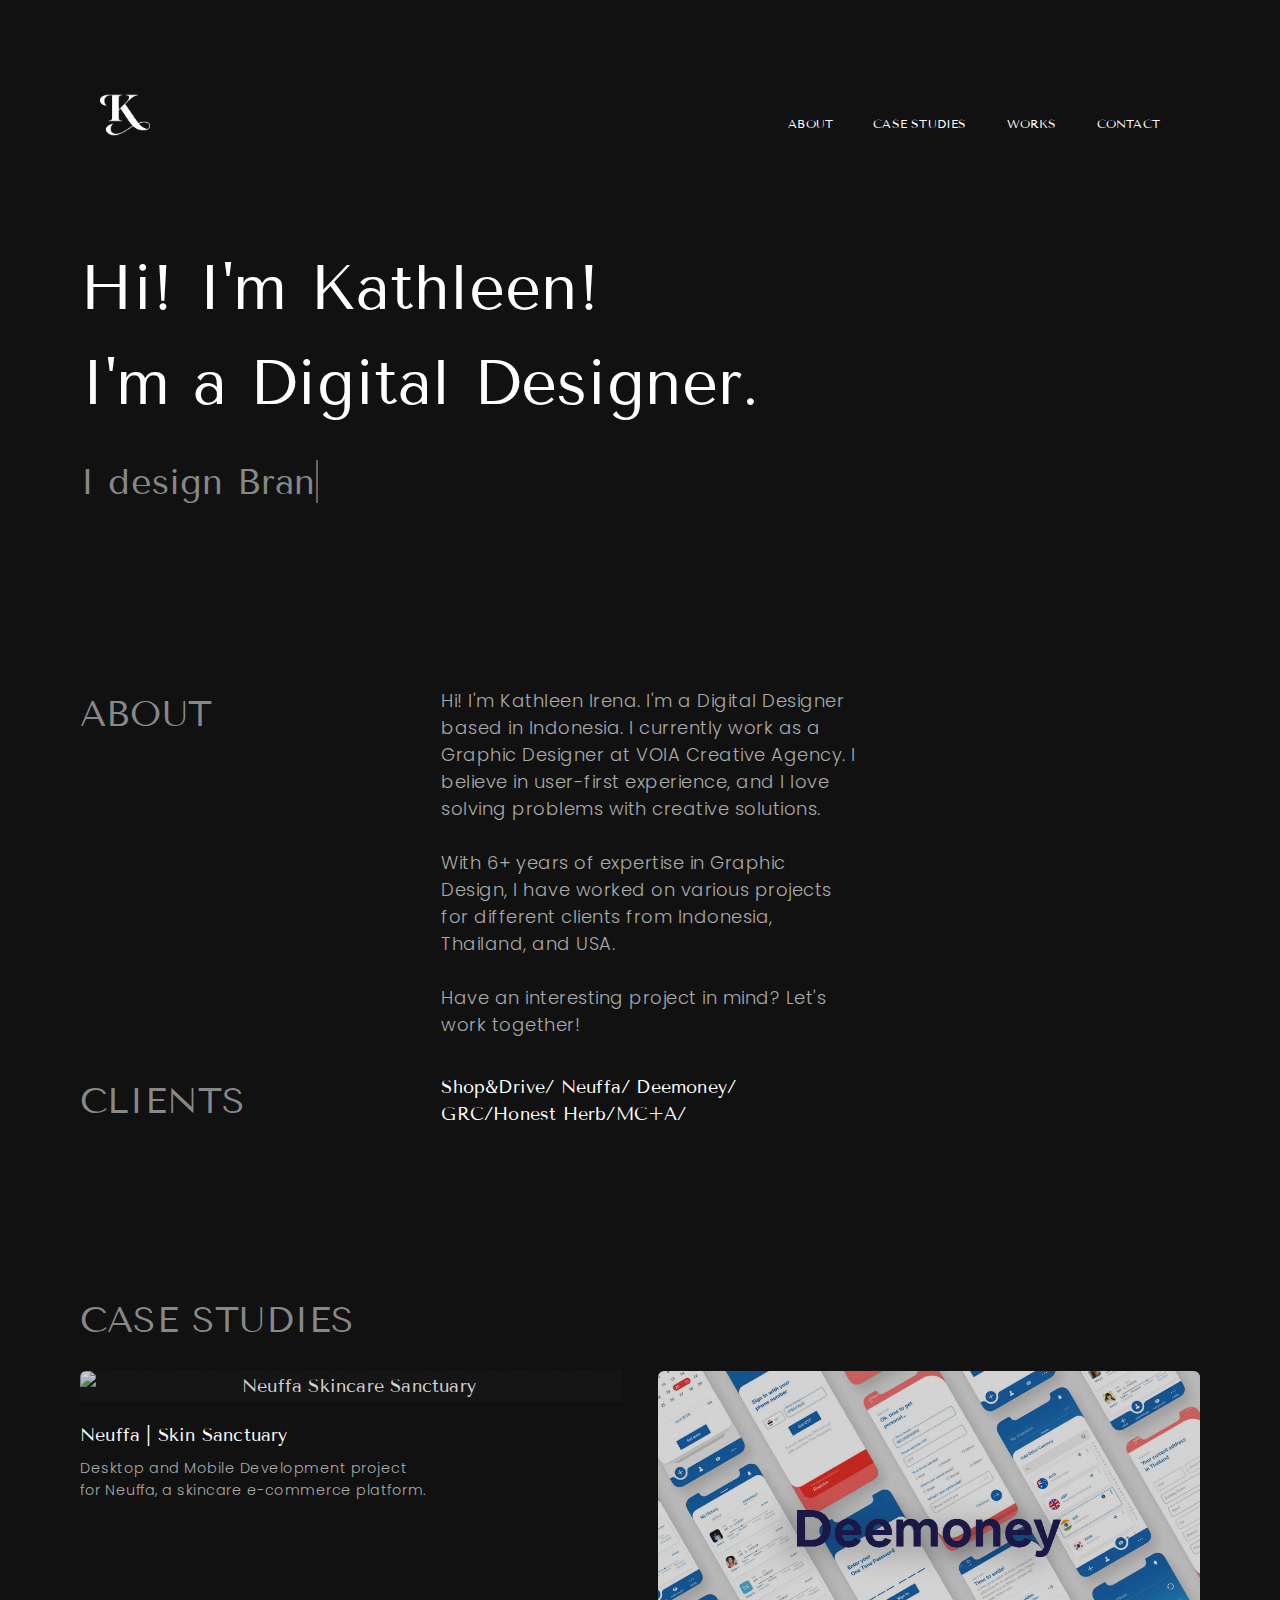
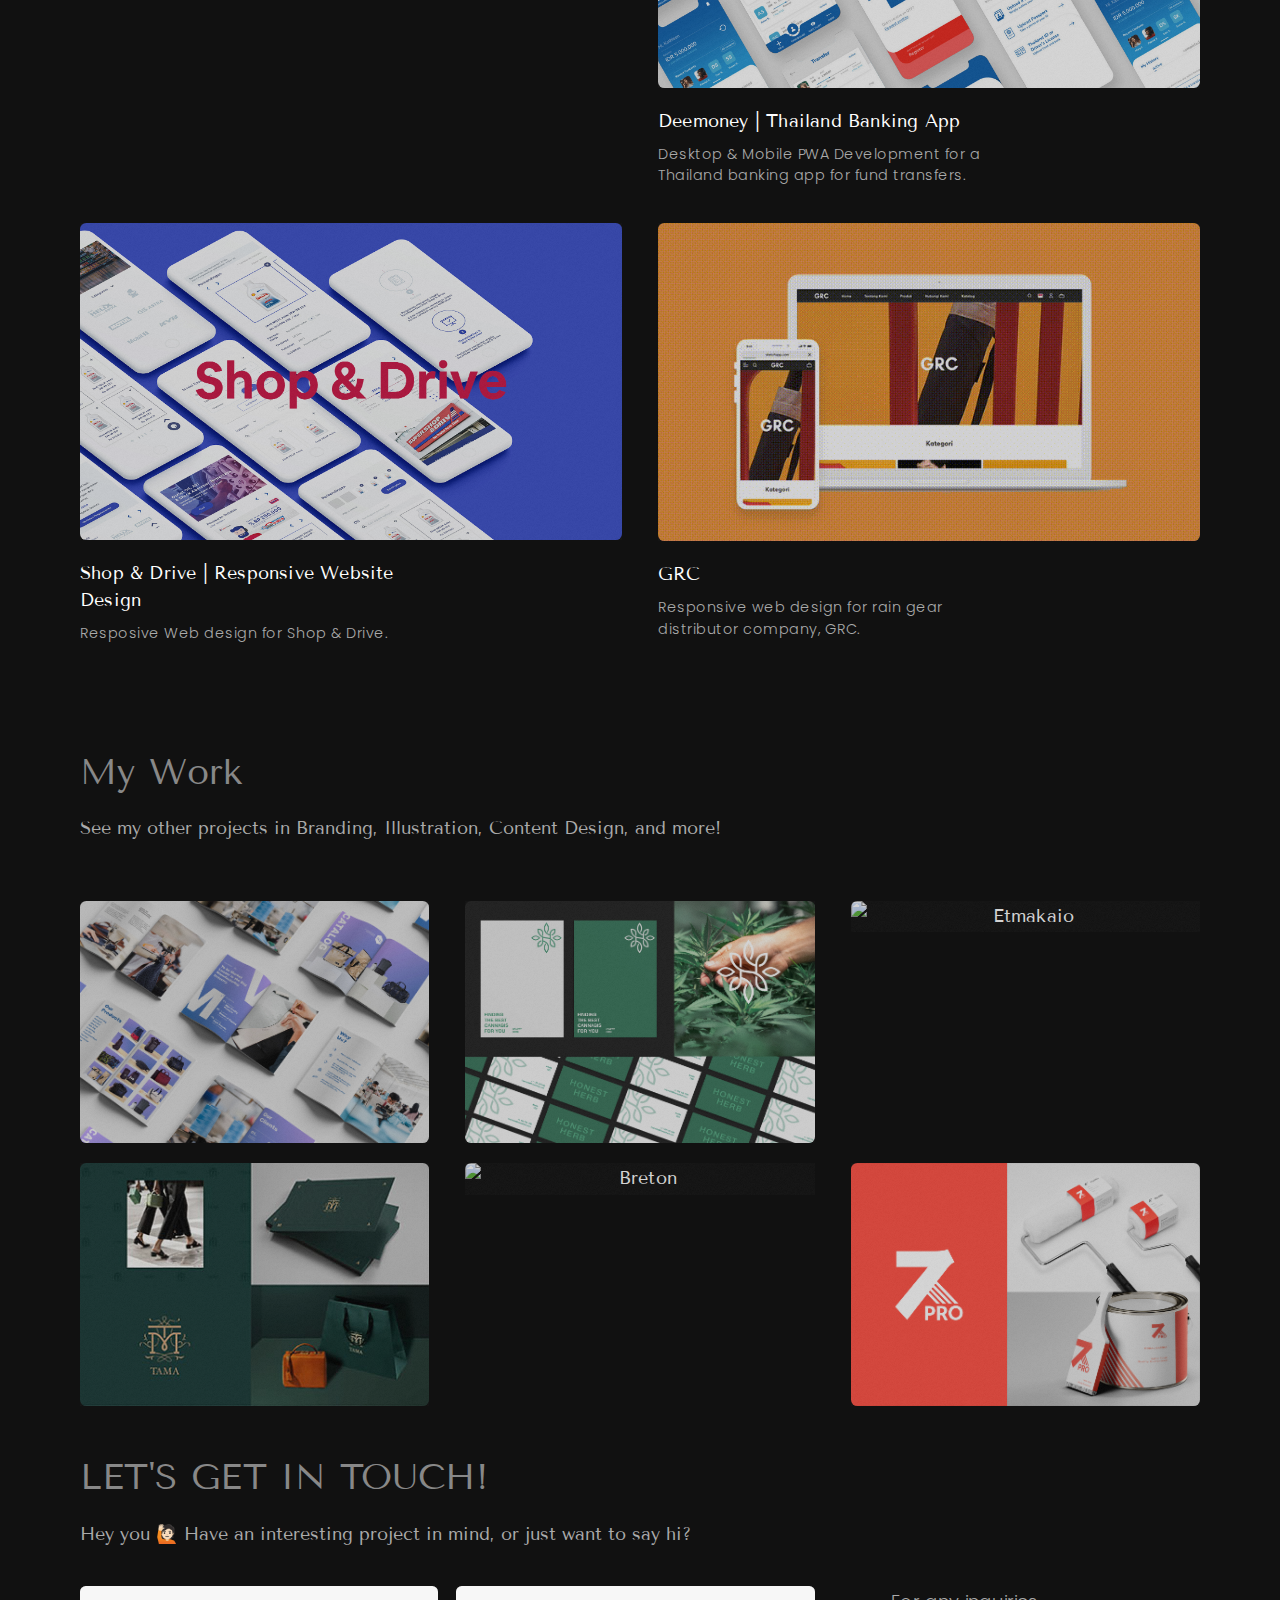
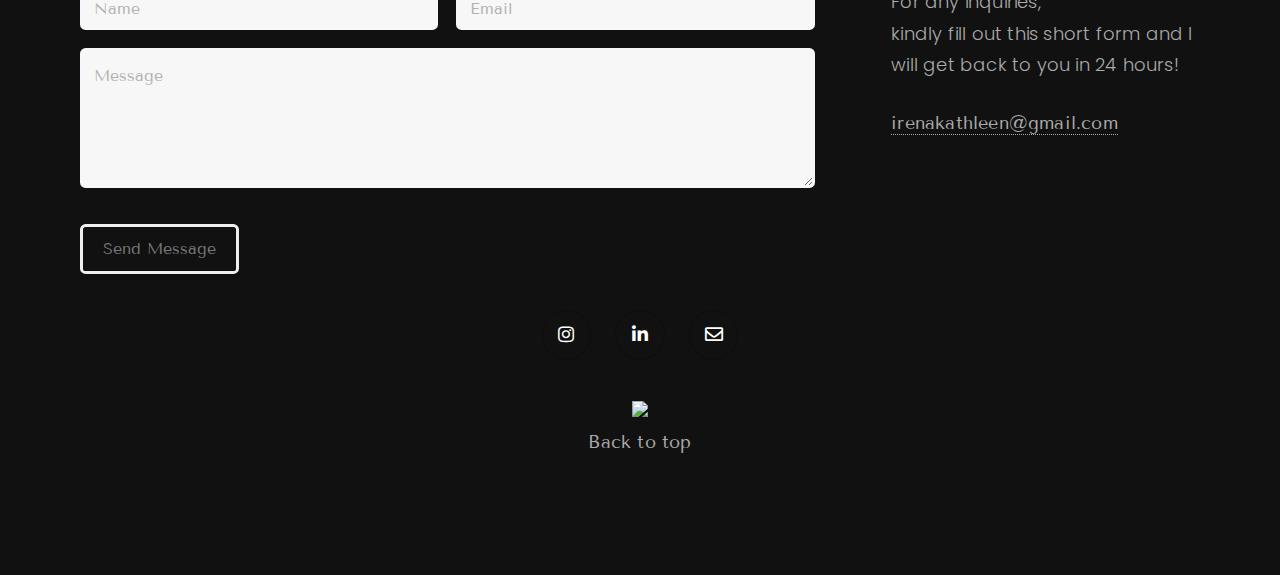
==== commit e8159dd6: "responsive update january 23" ====
--- a/index.html
+++ b/index.html
@@ -14,38 +14,61 @@
 		<link rel="preconnect" href="https://fonts.gstatic.com">
 		<link href="https://fonts.googleapis.com/css2?family=Poppins:wght@200;400;500;600&display=swap" rel="stylesheet">
 		<link rel="stylesheet" href="main.css" />
+		<link rel="stylesheet" href="custom.css" />
+
 	</head>
-	<body class="is-preload">
+	<body class="is-preload" style="overflow-x: hidden;">
 
 		<!-- Header -->
 <header>
 	<a href="index.html">
-	<img class="logo-img" src="Assets/Logo/K_Logo_50px.png" alt="Kathleen Irena" itemprop="logo" style="max-height: 70px">
+	<img class="logo-img" src="Assets/Logo/K_Logo_50px.png" alt="Kathleen Irena" itemprop="logo" style="max-height: 50px">
 	</a>
-	<div class="topnav" style="padding:36px 0px;">
-
-					<nav>
-								<a style="padding-top: 0px;" href="index.html#four">CONTACT</a>
-								<a style="padding-top: 0px;" href="index.html#three">WORKS</a>
-								<a style="padding-top: 0px;" href="index.html#two">CASE STUDIES</a>
-								<a style="padding-top: 0px;" href="index.html#one">ABOUT</a>
-					 </nav>
-
-	</div>
+	<div class="topnav">
+
+				<div class="wrapper-menu">
+				  <div class="line-menu half start"></div>
+				  <div class="line-menu"></div>
+				  <div class="line-menu half end"></div>
+				</div>
+
+			  <nav class="navbar">
+			    <ul>
+			      <li><a class="menuLink" href="index.html#one">ABOUT</a></li>
+			      <li><a class="menuLink" href="index.html#two">CASE STUDIES</a></li>
+			      <li><a class="menuLink" href="index.html#three">WORKS</a></li>
+			      <li><a class="menuLink" href="index.html#four">CONTACT</a></li>
+			    </ul>
+			  </nav>
+
+<!-- reg navbar -->
+
+				<nav class="nav-lg">
+						<a style="padding-top: 0px;" href="index.html#four">CONTACT</a>
+						<a style="padding-top: 0px;" href="index.html#three">WORKS</a>
+						<a style="padding-top: 0px;" href="index.html#two">CASE STUDIES</a>
+						<a style="padding-top: 0px;" href="index.html#one">ABOUT</a>
+			 </nav>
+
+</div>
 </header>
 
+
 				<section id="intro" class=" fade-up" style="padding-top: 80px;">
+
+
+
 					<div class="inner">
 				<h1>
-					<Strong> Hello! I'm Kathleen!<br>
-						I'm a Digital Designer.<br>
-						I design
+					 	Hi! I'm Kathleen!</br>
+						I'm a Digital Designer.</h1>
+				<h2>		I design
 					<span
 						 class="txt-rotate col-4-xsmall"
 						 data-period="2000"
-						 data-rotate='[ "Brands.", "User Interface.", "User Experiences.", "Content.", "Illustrations." ]'></span>
+						 data-rotate='[ "Brands.", "User Interface.", "User Experience.", "Content.", "Illustrations." ]'></span>
 						 </strong>
-				</h1>
+				</h2>
 				</div>
 
 <br>
@@ -53,14 +76,14 @@
 				</section>
 				</header>
 
-							<!-- Main -->
+					<!-- Main -->
 					<div class="container" style="margin-left:0px;">
-							<section id="one" style="padding-top: 100px;">
+							<section id="one" class="active" style="padding-top: 100px;">
 					<div class="row">
 
 					<!-- TITLE -->
-						<article class="col-4-xsmall work-item">
-									<h2 style="margin-top: 0; padding-right:32px;">ABOUT</h2>
+						<article class="col-4 col-4-xsmall work-item">
+									<h2 style="margin-top: 0; padding-right:10px;">ABOUT</h2>
 						</article>
 					<!-- Paragraph -->
 						<article class="col-5 col-12-medium work-item">
@@ -81,7 +104,7 @@
 					</div>
 					<div class="row">
 					<!-- TITLE -->
-						<article class="col-4-xsmall work-item">
+						<article class="col-4 col-4-xsmall work-item">
 									<h2 style="margin-top: 0; ">CLIENTS</h2>
 						</article>
 
@@ -107,7 +130,7 @@
 									</a>
 
 										<div class="row">
-										<div class="col-8">
+										<div class="col-8 col-12-xsmall" style="padding-top:20px;">
 									<h3>Neuffa | Skin Sanctuary</h3>
 									<p>Desktop and Mobile Development project for Neuffa,
 										 a skincare e-commerce platform.</p>
@@ -128,8 +151,8 @@
 									<a href="deemoney.html" class="image fit thumb">
 										<img src="images/project-cover/deemoneycover.jpg" alt="Deemoney" /></a>
 
-									<div class="row">
-									<div class="col-8">
+									<div class="row" style="padding-top:20px;">
+									<div class="col-8 col-12-xsmall">
 
 									<h3>Deemoney | Thailand Banking App</h3>
 									<p>Desktop & Mobile PWA Development for
@@ -151,8 +174,8 @@
 								<article class="col-6 col-12-xsmall work-item">
 									<a href="shopanddrive.html" class="image fit thumb"><img src="images/project-cover/SND-cover.jpg" alt="Shop n Drive" /></a>
 
-										<div class="row">
-										<div class="col-8">
+										<div class="row" style="padding-top:20px;">
+										<div class="col-8 col-12-xsmall">
 
 										<h3>Shop & Drive | Responsive Website Design</h3>
 										<p>Resposive Web design for Shop & Drive.</p>
@@ -174,8 +197,8 @@
 								<article class="col-6 col-12-xsmall work-item">
 									<a href="grc.html" class="image fit thumb"><img src="images/project-cover/GRC.gif" alt="" /></a>
 
-									<div class="row">
-									<div class="col-8">
+									<div class="row" style="padding-top:20px;">
+									<div class="col-8 col-12-xsmall">
 
 									<h3>GRC</h3>
 									<p>Responsive web design for rain gear distributor company, GRC.</p>
@@ -198,29 +221,31 @@
 							<p style="font-size: 18px; letter-spacing: 0;">
 								See my other projects in Branding, Illustration, Content Design, and more!</p>
 								<div class="row">
-									<div class="col-4 col-12-small">
+									<div class="col-4 col-12-small" style="padding-top:20px;">
 											<a href="pga/images/gallery/fulls/acp.jpg" class="image fit thumb">
 											<img src="pga/images/gallery/fulls/acp.jpg" alt="ACP" /></a>
 									</div>
-									<div class="col-4 col-12-small">
+									<div class="col-4 col-12-small" style="padding-top:20px;">
 											<a href="pga/images/gallery/fulls/honestherb.jpg" class="image fit thumb">
 											<img src="pga/images/gallery/fulls/honestherb.jpg" alt="Honest Herb" /></a>
 									</div>
-									<div class="col-4 col-12-small">
+									<div class="col-4 col-12-small" style="padding-top:20px;">
 											<a href="pga/images/gallery/fulls/makaio.jpg" class="image fit thumb">
 											<img src="pga/images/gallery/fulls/makaio.jpg" alt="Etmakaio" /></a>
-									</div>
-									<div class="col-4 col-12-small">
+									</div></div>
+									<div class="row">
+									<div class="col-4 col-12-small" style="padding-top:20px;">
 											<a href="pga/images/gallery/fulls/tama.jpg" class="image fit thumb">
 											<img src="pga/images/gallery/fulls/tama.jpg" alt="Tama" /></a>
 									</div>
-									<div class="col-4 col-12-small">
+									<div class="col-4 col-12-small" style="padding-top:20px;">
 											<a href="pga/images/gallery/fulls/breton.jpg" class="image fit thumb">
 											<img src="pga/images/gallery/fulls/breton.jpg" alt="Breton" /></a>
 									</div>
-									<div class="col-4 col-12-small">
+									<div class="col-4 col-12-small" style="padding-top:20px;">
 											<a href="pga/images/gallery/fulls/zpro.jpg" class="image fit thumb">
 											<img src="pga/images/gallery/fulls/zpro.jpg" alt="Zpro" /></a>
+									</div>
 									</div>
 								</section>
 
@@ -251,14 +276,14 @@
 									<ul class="labeled-icons">
 										<li style="font-family:'Poppins'; font-weight:300; font-size:18px;">
 											For any inquiries,<br />
-											kindly fill out this short form<br />
-											and I will get back to you<br>
+											kindly fill out this short form
+											and I will get back to you
 											in 24 hours!
 
 										</li>
 
-										<li style="font-family:'Poppins'; font-weight:300; font-size:18px; padding-left:30px;">
-											<a href="#">irenakathleen@gmail.com</a>
+										<li>
+											<a href="mailto: irenakathleen@gmail.com">irenakathleen@gmail.com</a>
 										</li>
 
 									</ul>
@@ -271,24 +296,38 @@
 
 				<!-- Footer 2 -->
 					<footer class="wrapper style1 align-center">
+
 						<div class="inner">
 							<ul class="icons">
 								<li><a href="https://www.instagram.com/kathleenirn/?hl=en" class="icon brands style2 fa-instagram"><span class="label">Instagram</span></a></li>
 								<li><a href="https://www.linkedin.com/in/kathleen-irena-9a9683130/" class="icon brands style2 fa-linkedin-in"><span class="label">LinkedIn</span></a></li>
 								<li><a href="mailto: irenakathleen@gmail.com" class="icon style2 fa-envelope"><span class="label">Email</span></a></li>
 							</ul>
+
+							<!-- jump to top -->
+
+							<div class="back-to-top">
+							<img src="Assets/arrowup.svg">
+							<p> Back to top</p>
+							</div>
+
 						</div>
-					</footer>
+						</footer>
+
+
+
+
 
 
 			<!-- Scripts -->
-				<script src="main.js"></script>
+
 				<script src="js/jquery.min.js"></script>
 				<!-- <script src="js/jquery.poptrox.min.js"></script> -->
 				<script src="js/browser.min.js"></script>
 				<script src="js/breakpoints.min.js"></script>
 				<script src="js/util.js"></script>
 				<script src="js/main.js"></script>
+				<script src="custom.js"></script>
 
 		</body>
 		</html>
--- a/main.css
+++ b/main.css
@@ -126,7 +126,7 @@
 
 		a:hover {
 			border-bottom-color: transparent;
-			color: #9DB1FF !important;
+			color: #fff;
 			text-decoration: none;
 		}
 
@@ -284,6 +284,15 @@
 
 		@media screen and (max-width: 980px) {
 
+      .topnav nav a {
+        font-size: 8px;
+      }
+
+     #intro .inner h1{
+      font-size: 20px;
+     }
+
+
 			.container {
 				width: 100% !important;
 				max-width: 100% !important;
@@ -311,7 +320,7 @@
   float: right;
   color: #fff;
   text-align: center;
-  padding: 14px 40px;
+  padding: 10px 20px;
   text-decoration: none;
   font-size: 12px;
 	border-bottom: 3px solid transparent;
@@ -320,14 +329,12 @@
 /* Change the color of links on hover */
 .topnav a:hover {
 	border-bottom: 3px solid #9DB1FF;
-  background-color:;
-  color: #000;
+  color: #fff;
 }
 
 /* Add a color to the active/current link */
-.topnav a.active {
-	border-bottom: 3px solid #9DB1FF;
-  background-color:
+.topnav a:active {
+	border-bottom: 3px solid #fff;
   color: #fff;
 }
 
@@ -1065,6 +1072,7 @@
 		}
 
 		@media screen and (max-width: 980px) {
+
 
 			.row {
 				display: flex;
@@ -3338,13 +3346,14 @@
 .logo-img{
     float: left;
     position: relative;
-    margin: 10px 15px 15px 10px;
+    margin: 20px 20px 0px 0px;
 }
 
 var css = document.createElement("style");
 css.type = "text/css";
 css.innerHTML = ".txt-rotate > .wrap { border-right: 0.08em solid #666 }";
 document.body.appendChild(css);
+}
 
 /* Icon */
 
--- a/custom.css
+++ b/custom.css
@@ -0,0 +1,275 @@
+
+/* Hamburger Icon */
+      .wrapper-menu {
+        width: 30px;
+        height: 30px;
+        float: right;
+        display: none;
+        flex-direction: column;
+        justify-content: space-between;
+        cursor: pointer;
+        transition: transform 330ms ease-out;
+        position: relative;
+        z-index: 100;
+
+      }
+
+      .wrapper-menu.open {
+        transform: rotate(-45deg);
+      }
+
+      .wrapper-menu.close {
+        transform: rotate(45deg);
+      }
+
+      .line-menu {
+        background-color: #fff;
+        border-radius: 5px;
+        width: 100%;
+        height: 2px;
+      }
+
+      .line-menu.half {
+        width: 50%;
+      }
+
+      .line-menu.start {
+        transition: transform 330ms cubic-bezier(0.54, -0.81, 0.57, 0.57);
+        transform-origin: right;
+      }
+
+      .open .line-menu.start {
+        transform: rotate(-90deg) translateX(1px);
+      }
+
+      .line-menu.end {
+        align-self: flex-end;
+        transition: transform 330ms cubic-bezier(0.54, -0.81, 0.57, 0.57);
+        transform-origin: left;
+      }
+
+      .open .line-menu.end {
+        transform: rotate(-90deg) translateX(-1px);
+      }
+
+      .navbar {
+        position: absolute;
+        top: 0;
+        left: 0;
+        background: black;
+        width: 100vw;
+        height: 100vh;
+        overflow: hidden;
+        color: white;
+        /* hide the menu above the screen by default */
+        transform: translateY(-100%);
+        /* transition adds a little animation when sliding in and out the menu */
+        transition: transform 0.2s ease;
+      }
+
+
+      .showNav {
+        /* show the menu */
+        transform: translateY(0);
+      }
+
+       /* basic nav styling below */
+
+      .navbar ul {
+        width: 100%;
+        height: 100%;
+        list-style: none;
+        display: flex;
+        flex-flow: column nowrap;
+        justify-content: space-evenly;
+        align-items: center;
+      }
+
+      .navbar ul li a {
+        color: white;
+        padding-bottom: 10px;
+        border-bottom: 2px solid black;
+        text-decoration: none;
+        font-family: 'Tenor Sans', sans-serif;
+        font-size: 16px;
+      }
+
+      .navbar ul li a:hover, .navbar ul li a:focus {
+        border-bottom: 2px solid white;
+      }
+
+
+
+/* THE REST */
+
+
+
+body {
+overflow-x: hidden;
+}
+
+#intro {
+  background-image: url("");
+
+}
+
+/* JUMP TO TOP */
+
+.back-to-top img{
+  width:80px;
+  position:relative;
+  margin-bottom: 0px;
+}
+
+/* Regular Nav */
+.topnav {
+  padding: 36px 0px;
+}
+
+.topnav a:active {
+	border-bottom: 3px solid #fff;
+  color: #fff;
+}
+
+.topnav a:hover {
+	border-bottom: 3px solid #9DB1FF;
+  color: #9DB1FF;
+}
+
+.nav-lg {
+  float: right;
+}
+
+@media screen and (max-width: 3072px) {
+
+  html, body {
+     padding: 40px;
+   }
+   .topnav {
+     padding: 28px 20px;
+     font-size: 22px;
+   }
+
+   /* Image */
+   .image.fit {
+     display: block;
+     margin: 0px;
+     width: 100%;
+   }
+
+   .logo-img {
+     margin: 10px 20px;
+   }
+}
+
+@media screen and (max-width: 1024px) {
+
+  html, body {
+     padding: 30px;
+   }
+
+   .topnav a {
+     padding: 10px 20px;
+     font-size: 12px;
+   }
+
+  #intro .inner h1 {
+  font-size: 50px;
+  color: #fff;
+
+  }
+
+  #intro .inner h2 {
+  font-size: 36px;
+  color: #fff;
+  }
+
+}
+
+@media screen and (max-width: 980px) {
+
+  html, body {
+     padding: 20px;
+   }
+
+  .nav-lg{
+     display: none;
+   }
+
+  .wrapper-menu {
+     display: flex;
+   }
+
+   .topnav{
+     padding: 25px 0px;
+   }
+
+   #intro .inner h1 {
+   font-size: 50px;
+   color: #fff;
+   margin-bottom: 5px;
+   }
+
+   #intro .inner h2 {
+   font-size: 26px;
+   color: #fff;
+   }
+
+   #intro .inner {
+   margin-top: 40px;
+   }
+
+   ul.labeled-icons li {
+       padding-left: 0px;
+       font-size: 16px;
+   }
+
+   ul.labeled-icons li a {
+     border-bottom:3px solid transparent;
+     color: #fff;
+   }
+
+
+
+}
+
+@media screen and (max-width: 480px) {
+
+
+  html, body {
+    padding: 10px 20px;
+   }
+
+  .nav-lg{
+     display: none;
+   }
+
+  .wrapper-menu {
+     display: flex;
+   }
+
+   .topnav{
+     padding: 25px 0px;
+   }
+
+   /* rollingtext 480px */
+
+   #intro .inner h1 {
+   font-size: 38px;
+   color: #fff;
+   margin-bottom: 5px;
+
+   }
+
+   #intro .inner h2 {
+   font-size: 18px;
+   color: #fff;
+
+   }
+
+   #intro .inner {
+   margin-top: 40px;
+   }
+
+
+}
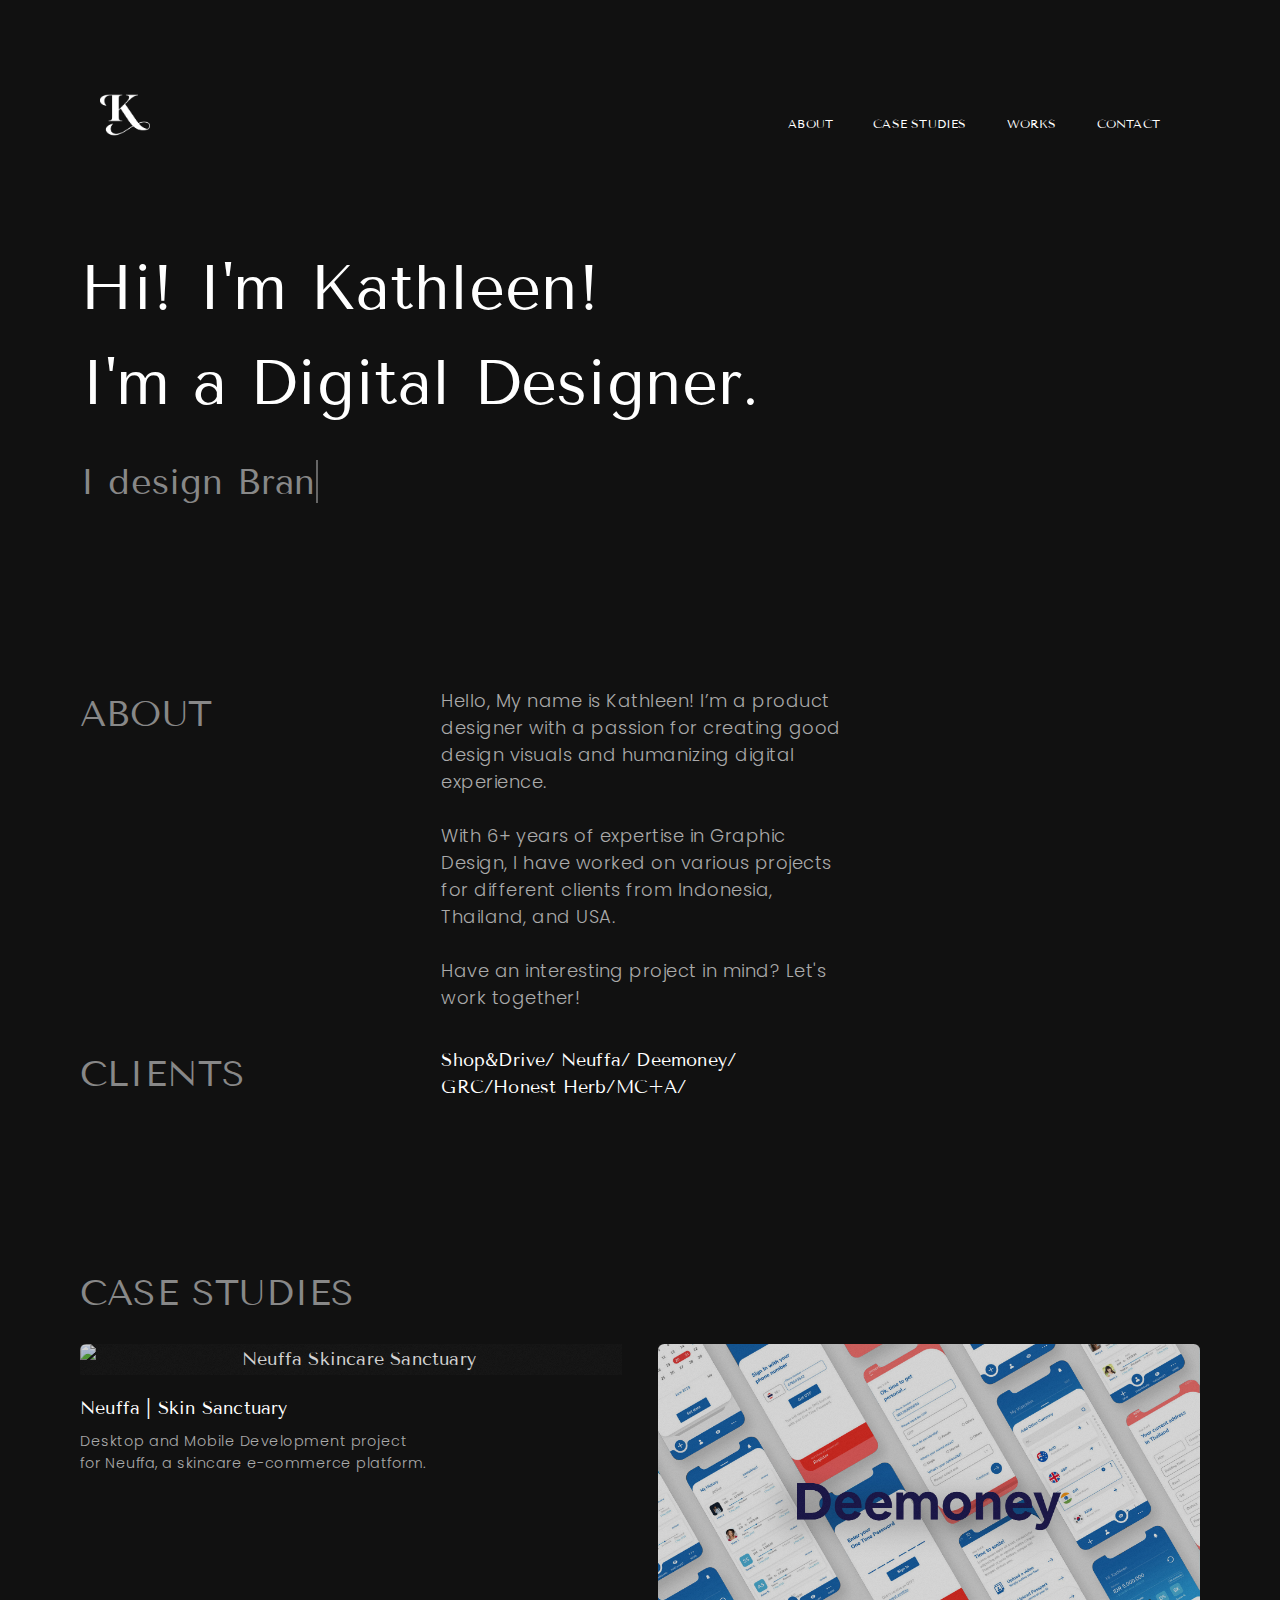
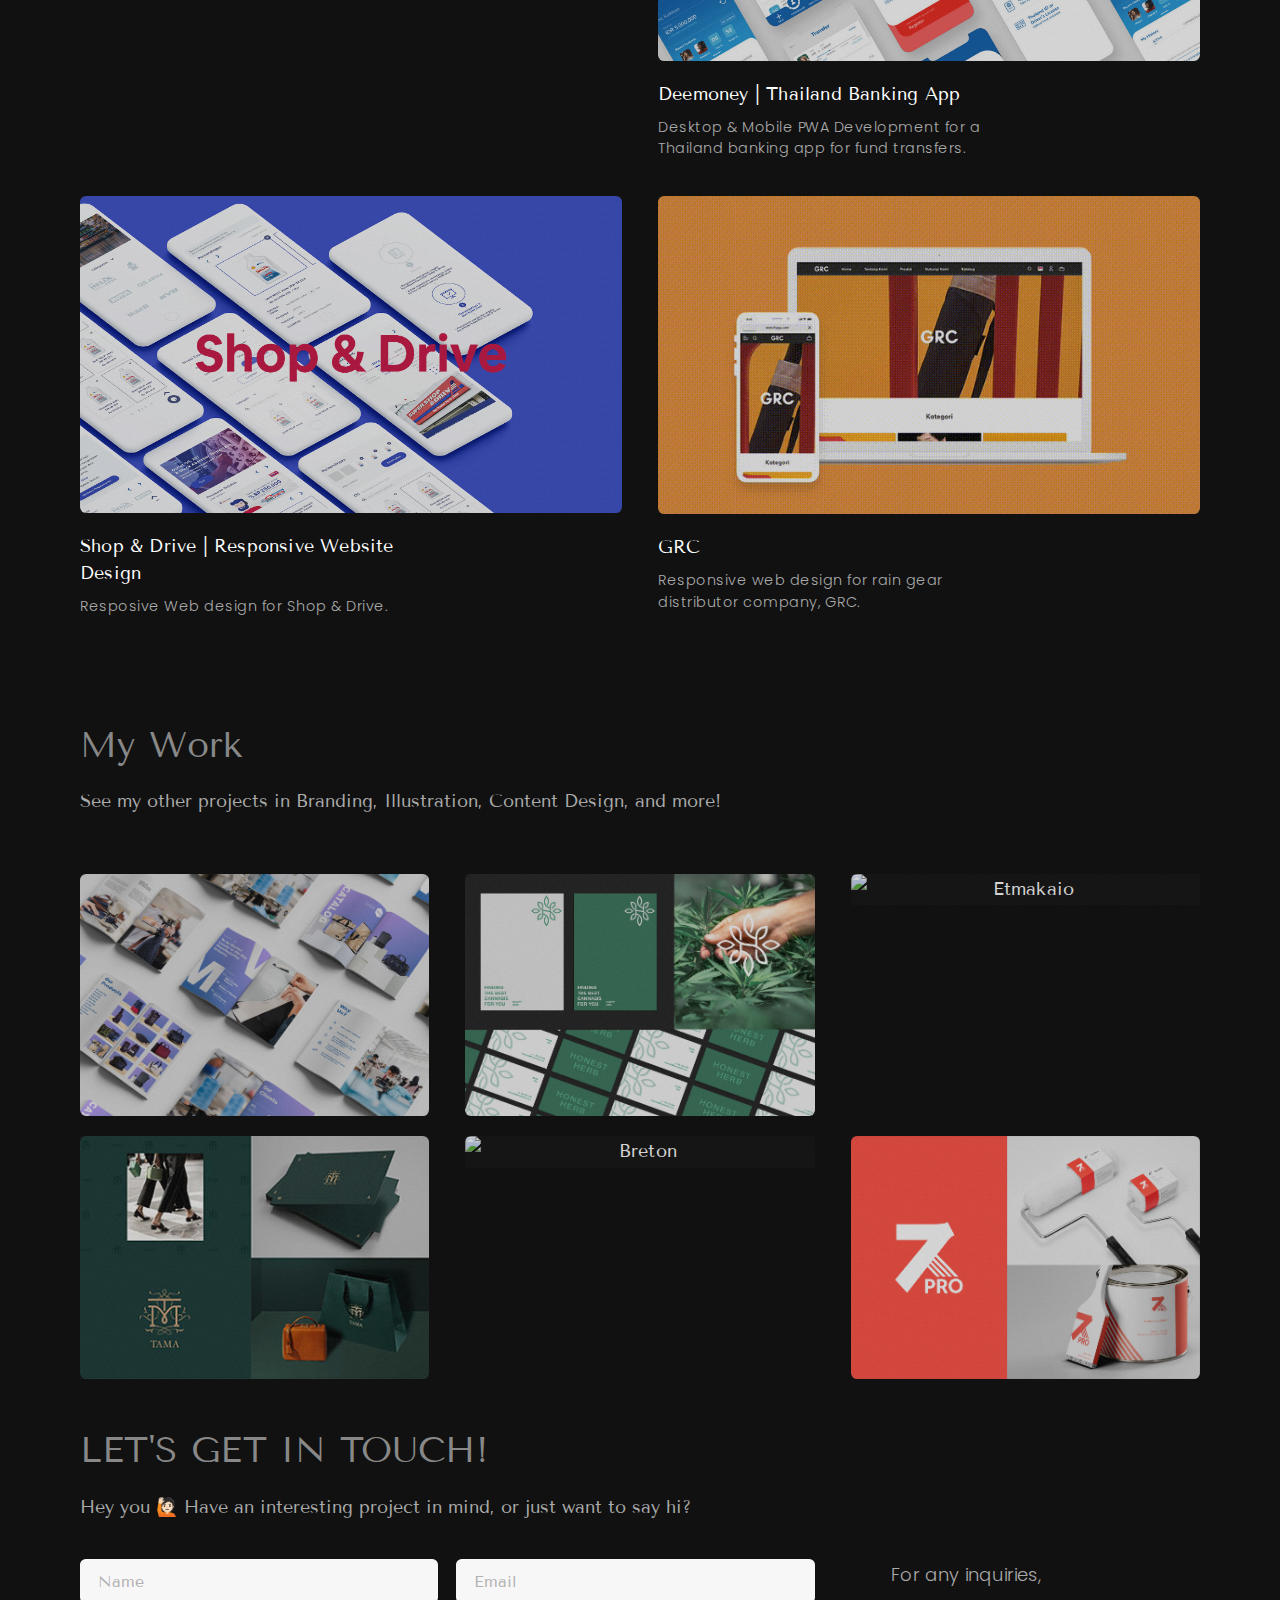
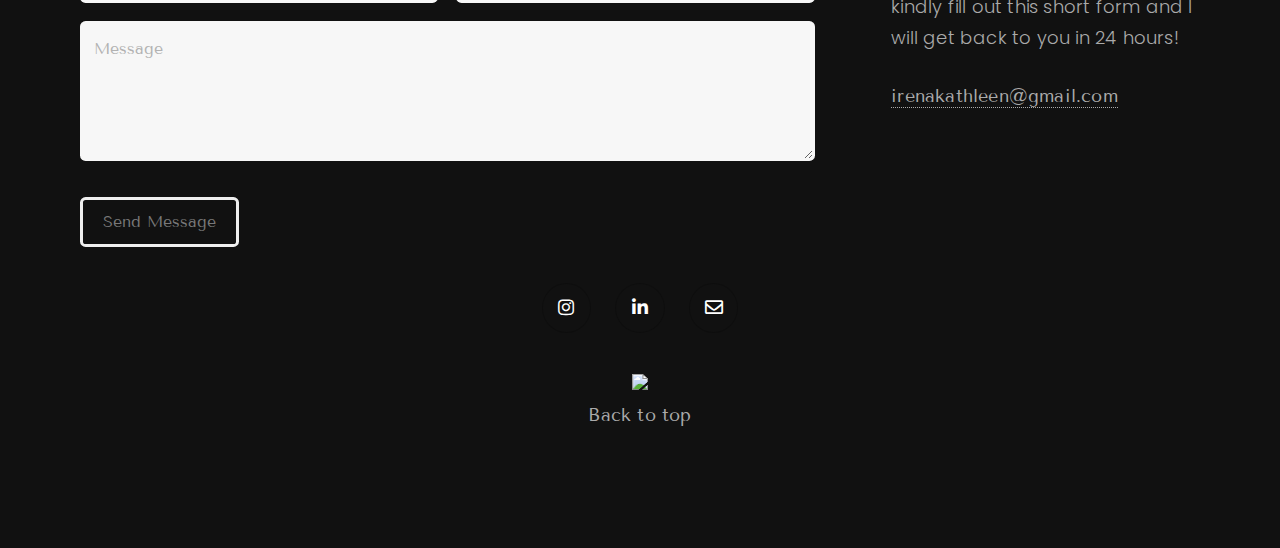
==== commit 49ef78fa: "Update case BG & Fix form" ====
--- a/index.html
+++ b/index.html
@@ -88,10 +88,9 @@
 					<!-- Paragraph -->
 						<article class="col-5 col-12-medium work-item">
 							<p style="font-size:18px;">
-							Hi! I'm Kathleen Irena. I'm a Digital Designer based in Indonesia.
-							I currently work as a Graphic Designer at VOIA Creative Agency.
-							I believe in user-first experience, and I love solving problems
-							with creative solutions.
+							Hello, My name is Kathleen!
+							I’m a product designer with a passion for creating good design visuals and
+							humanizing digital experience.
 							<br>
 							<br>
 							With 6+ years of expertise in Graphic Design, I have worked on various projects
@@ -261,7 +260,9 @@
 								or just want to say hi?</p>
 							<div class="row">
 								<div class="col-8 col-12-small">
-									<form method="post" action="#">
+
+									<!-- formcarry start  -->
+									<form action="https://formcarry.com/s/prVObgIcR7V" method="POST" accept-charset="UTF-8" >
 										<div class="row gtr-uniform gtr-50">
 											<div class="col-6 col-12-xsmall"><input type="text" name="name" id="name" placeholder="Name" /></div>
 											<div class="col-6 col-12-xsmall"><input type="email" name="email" id="email" placeholder="Email" /></div>
--- a/main.css
+++ b/main.css
@@ -1872,7 +1872,7 @@
 		color: inherit;
 		display: block;
 		outline: 0;
-		padding: 0 0.75em;
+		padding: 1em 1em;
 		text-decoration: none;
 		width: 100%;
 	}
